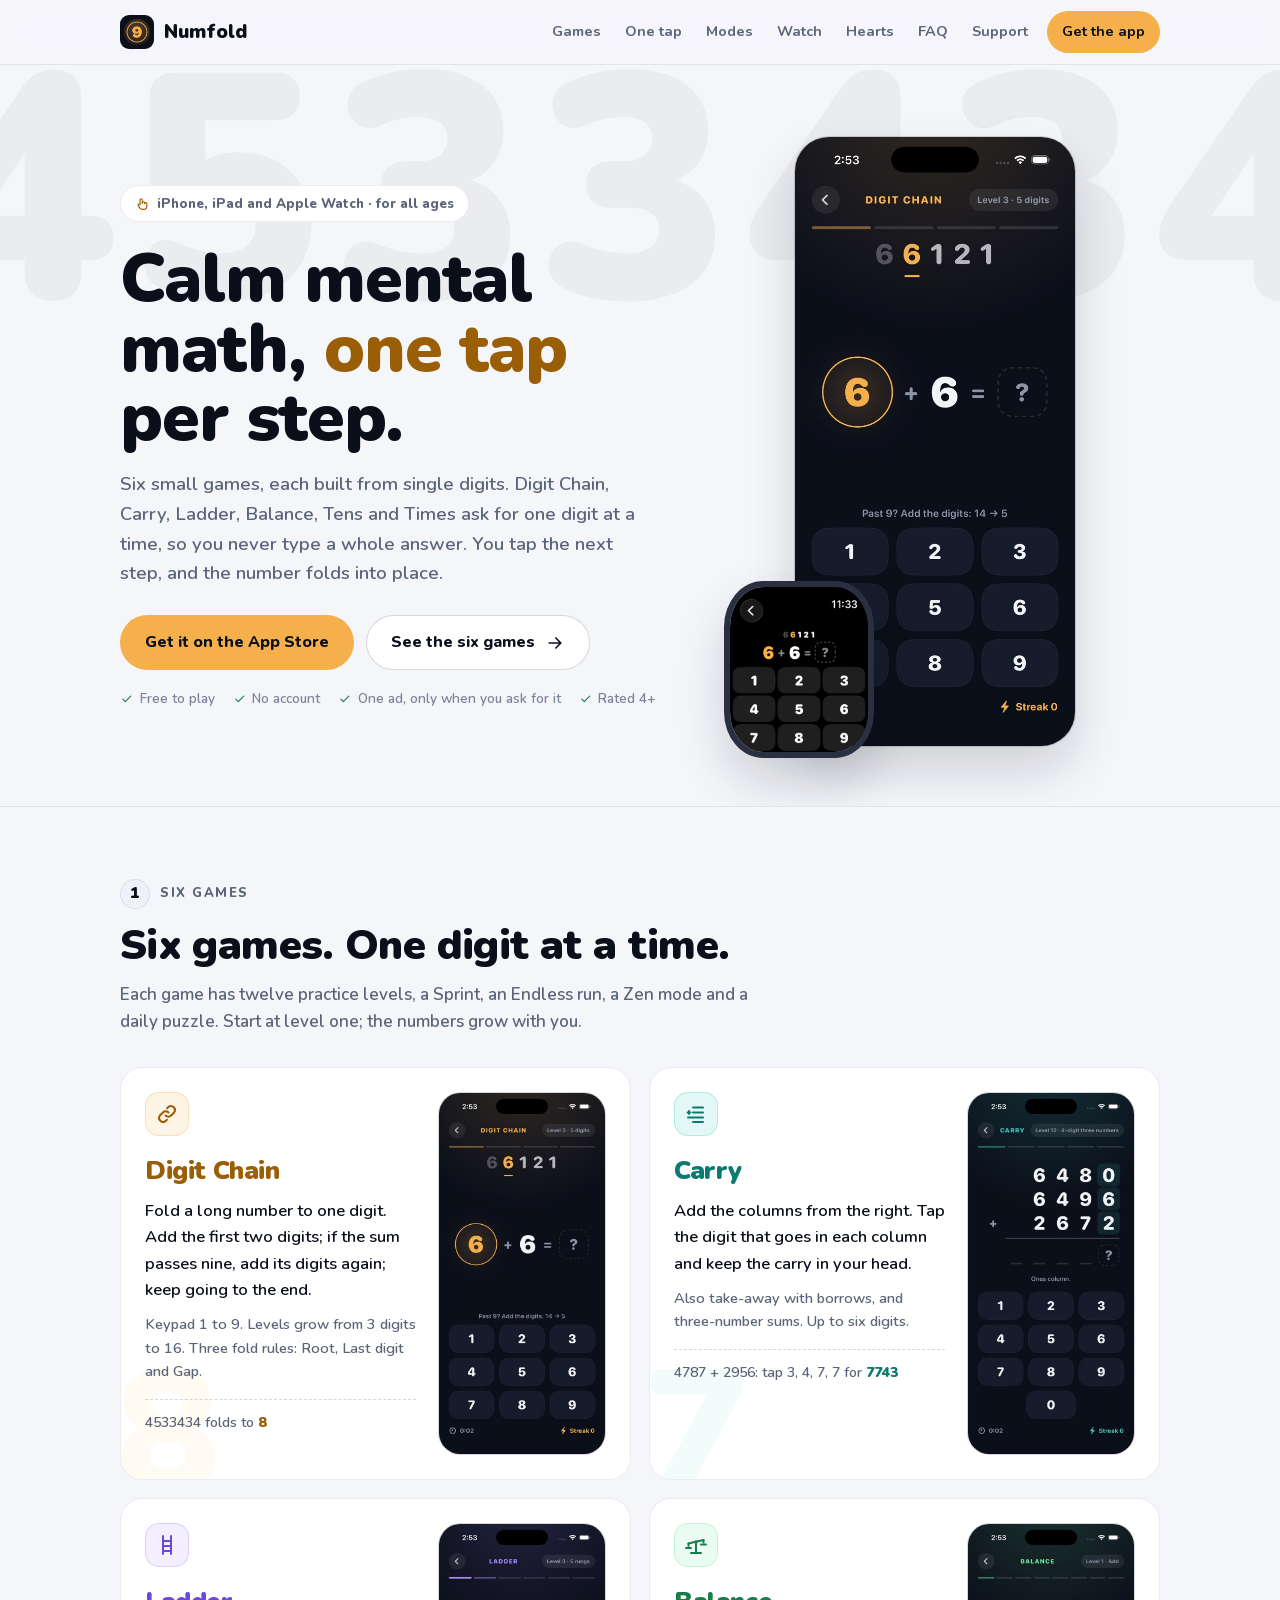
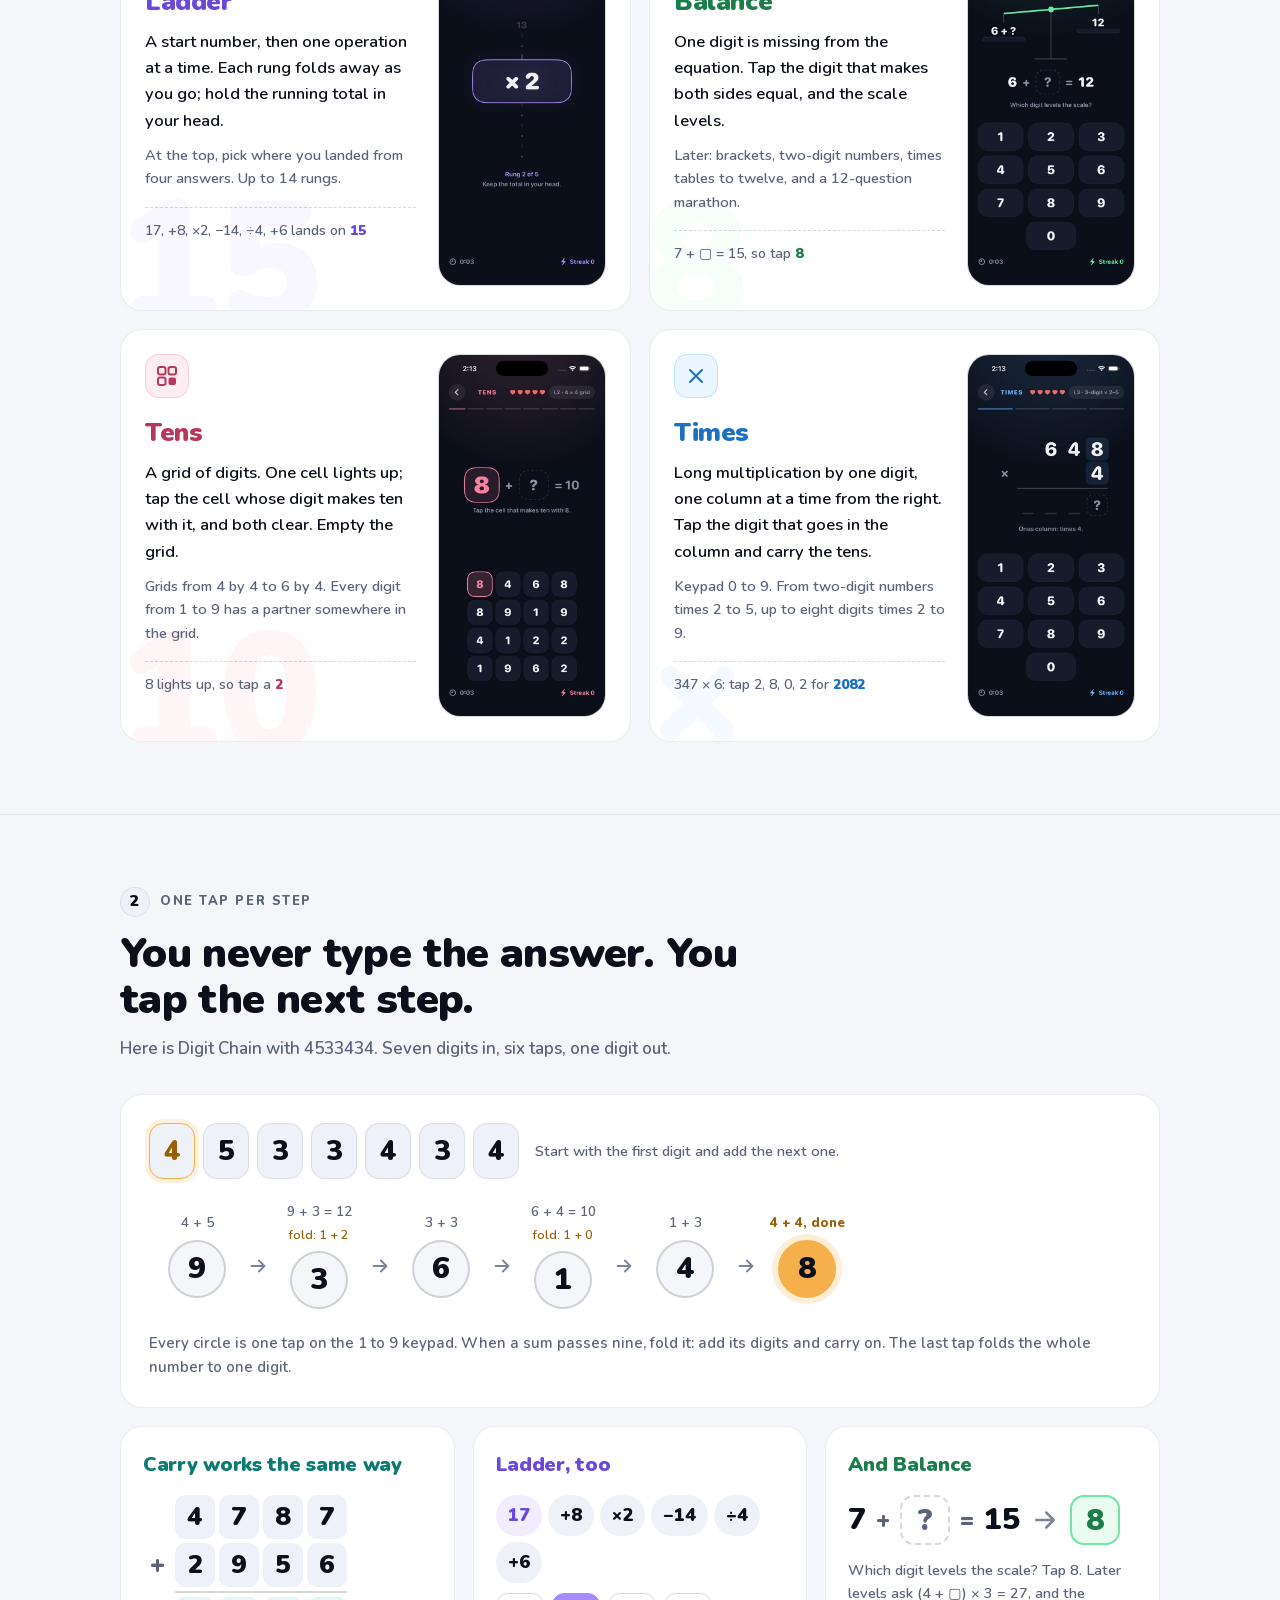
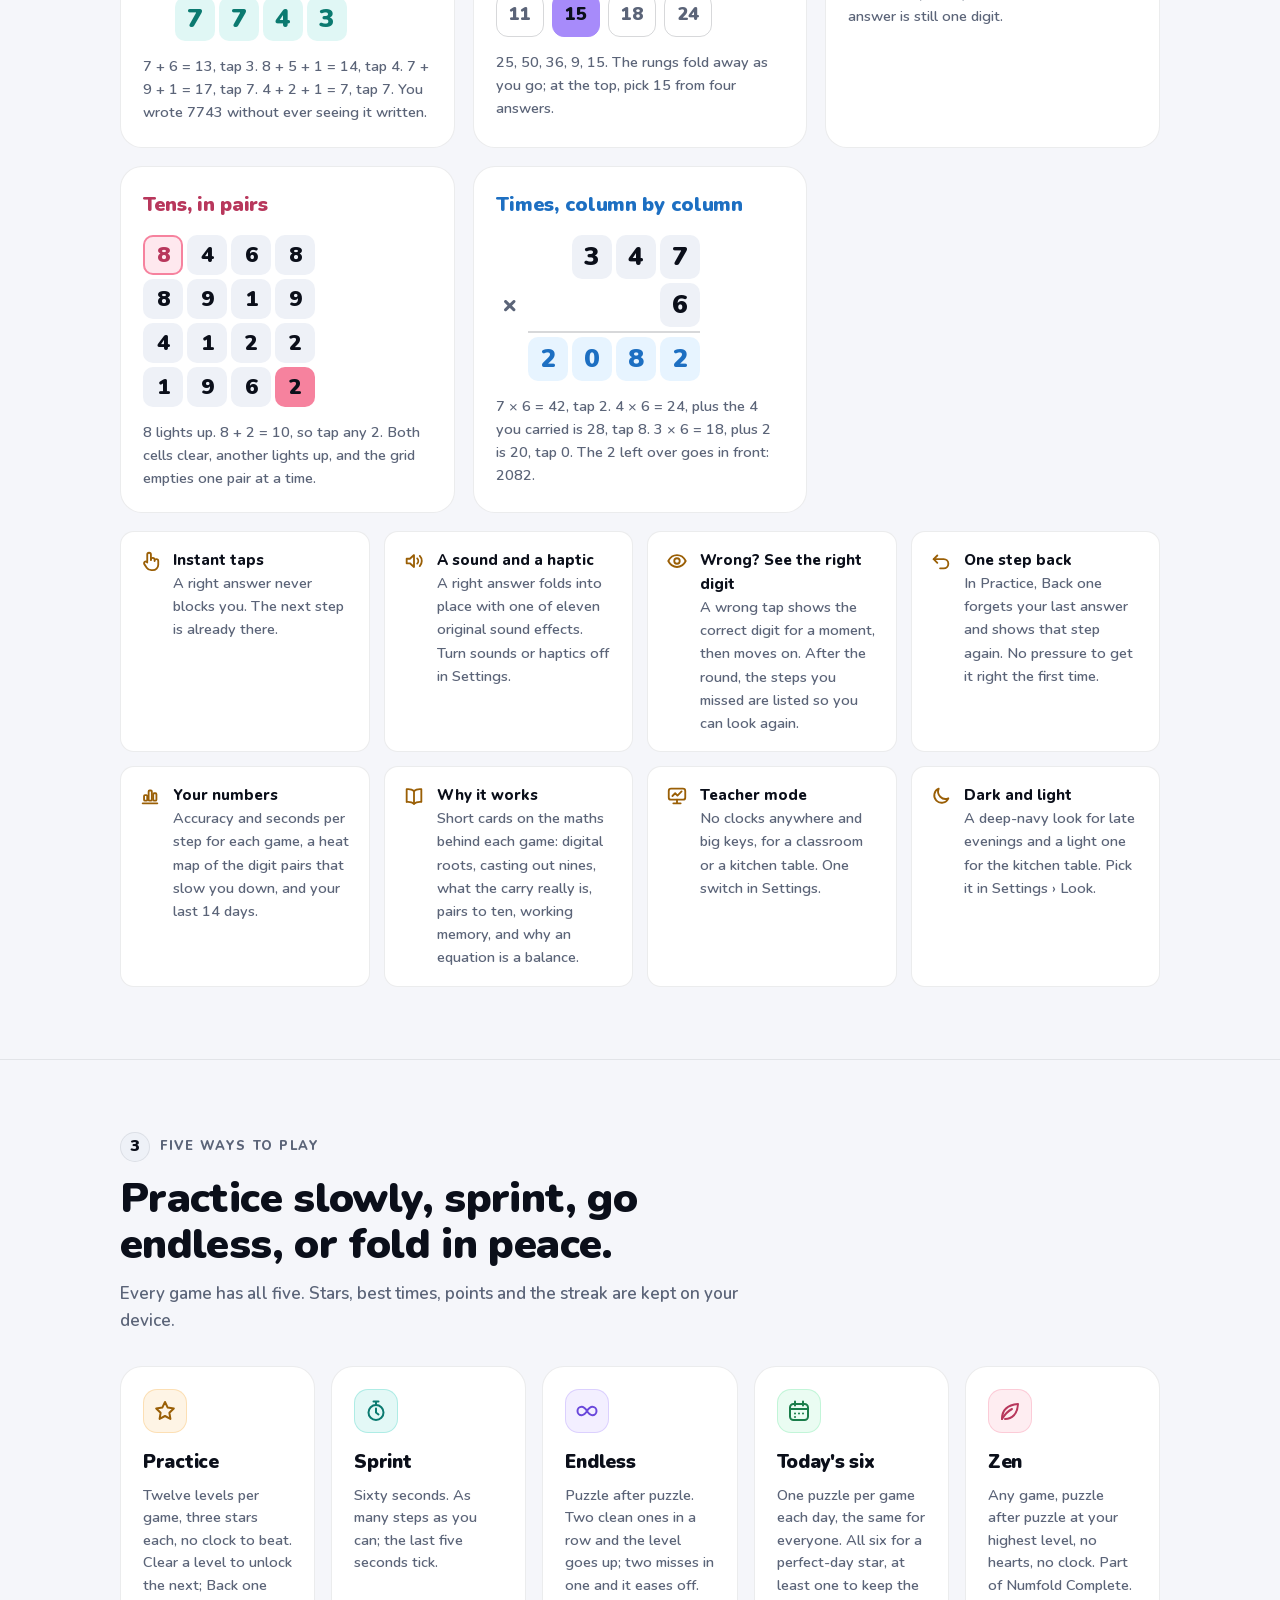
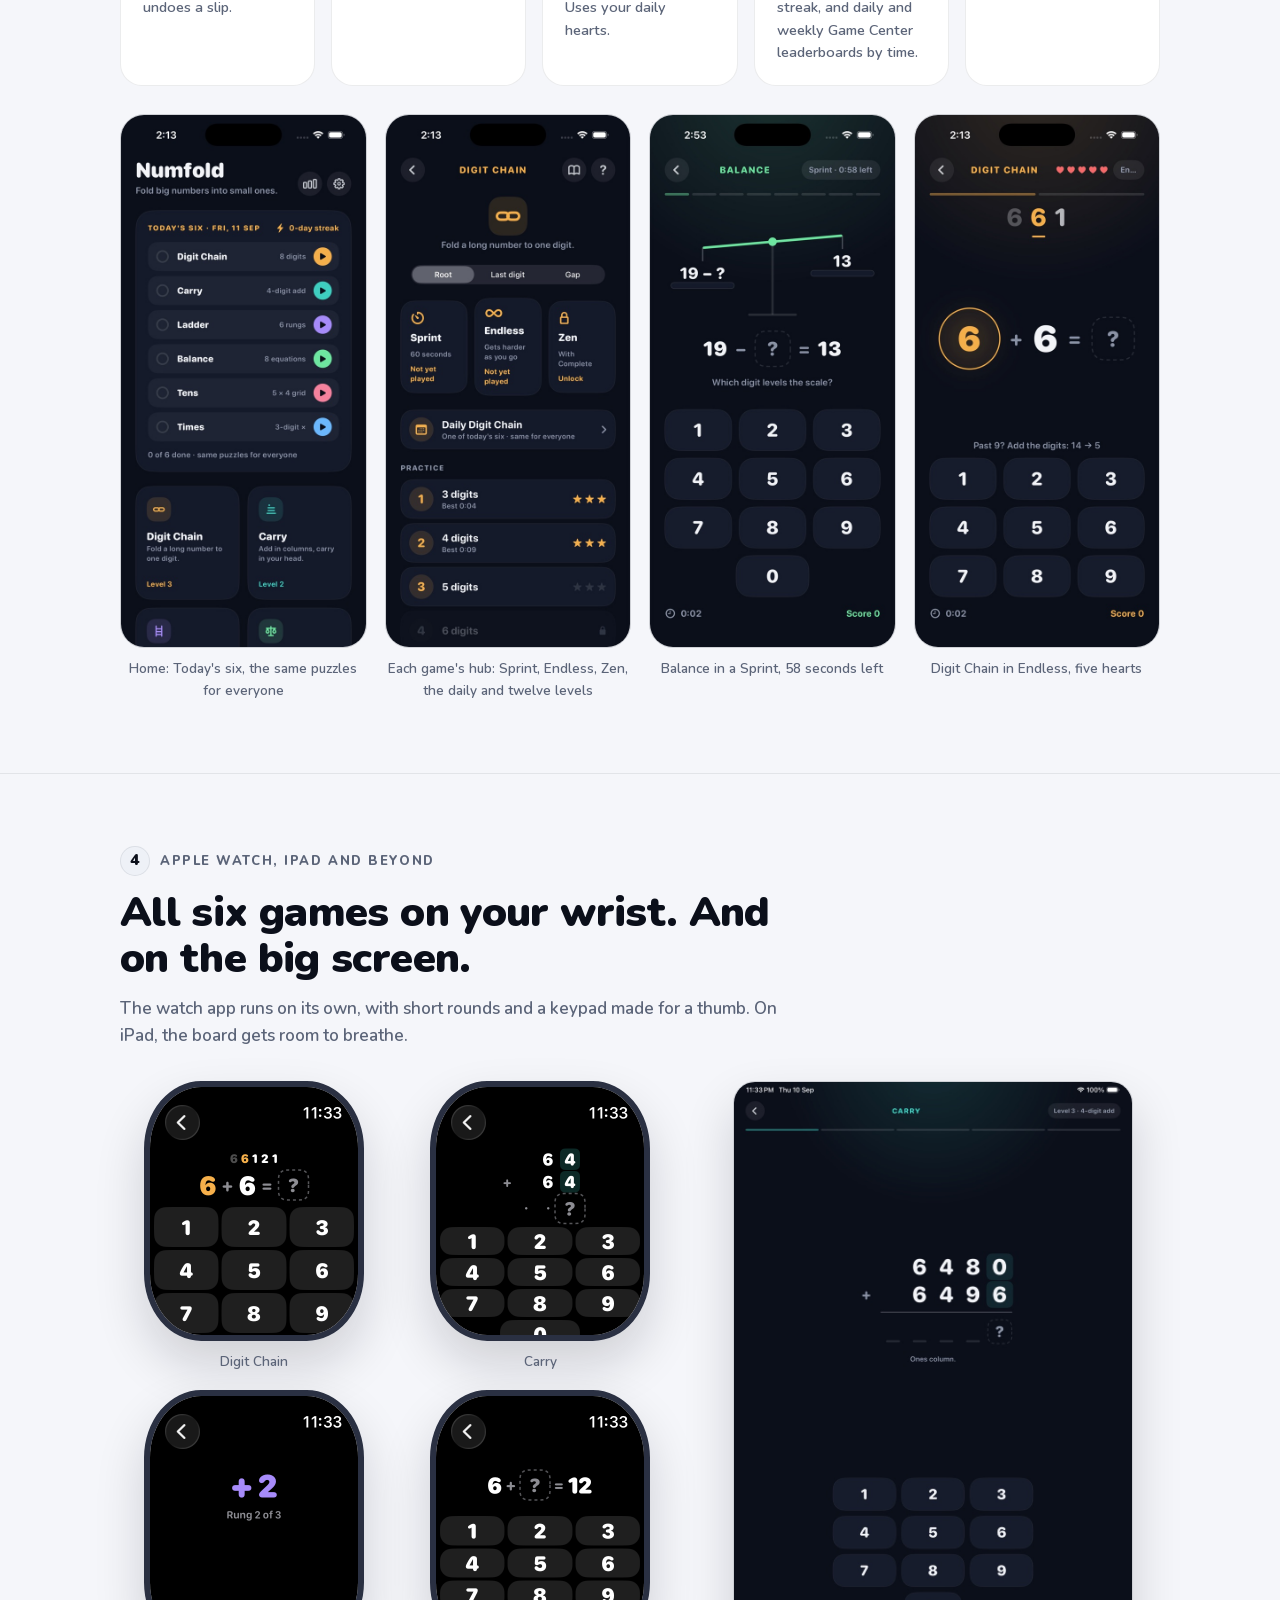
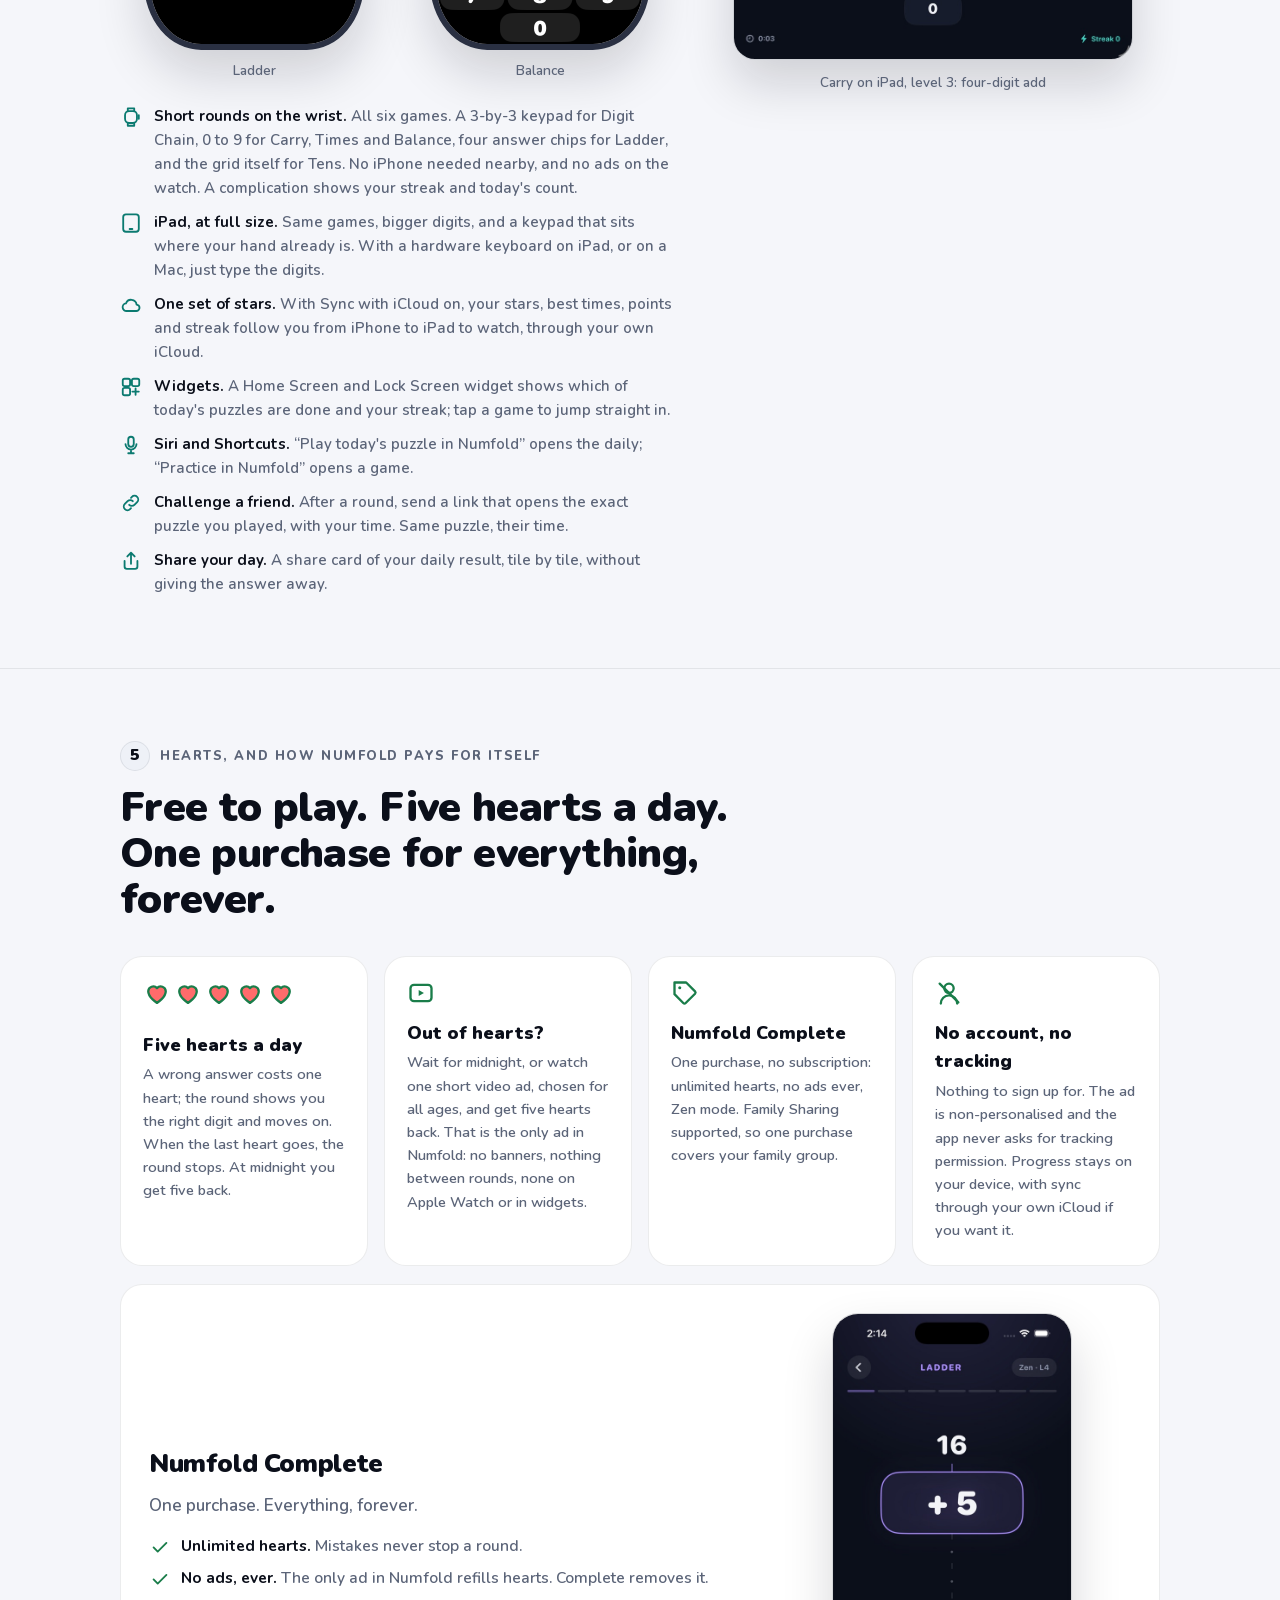
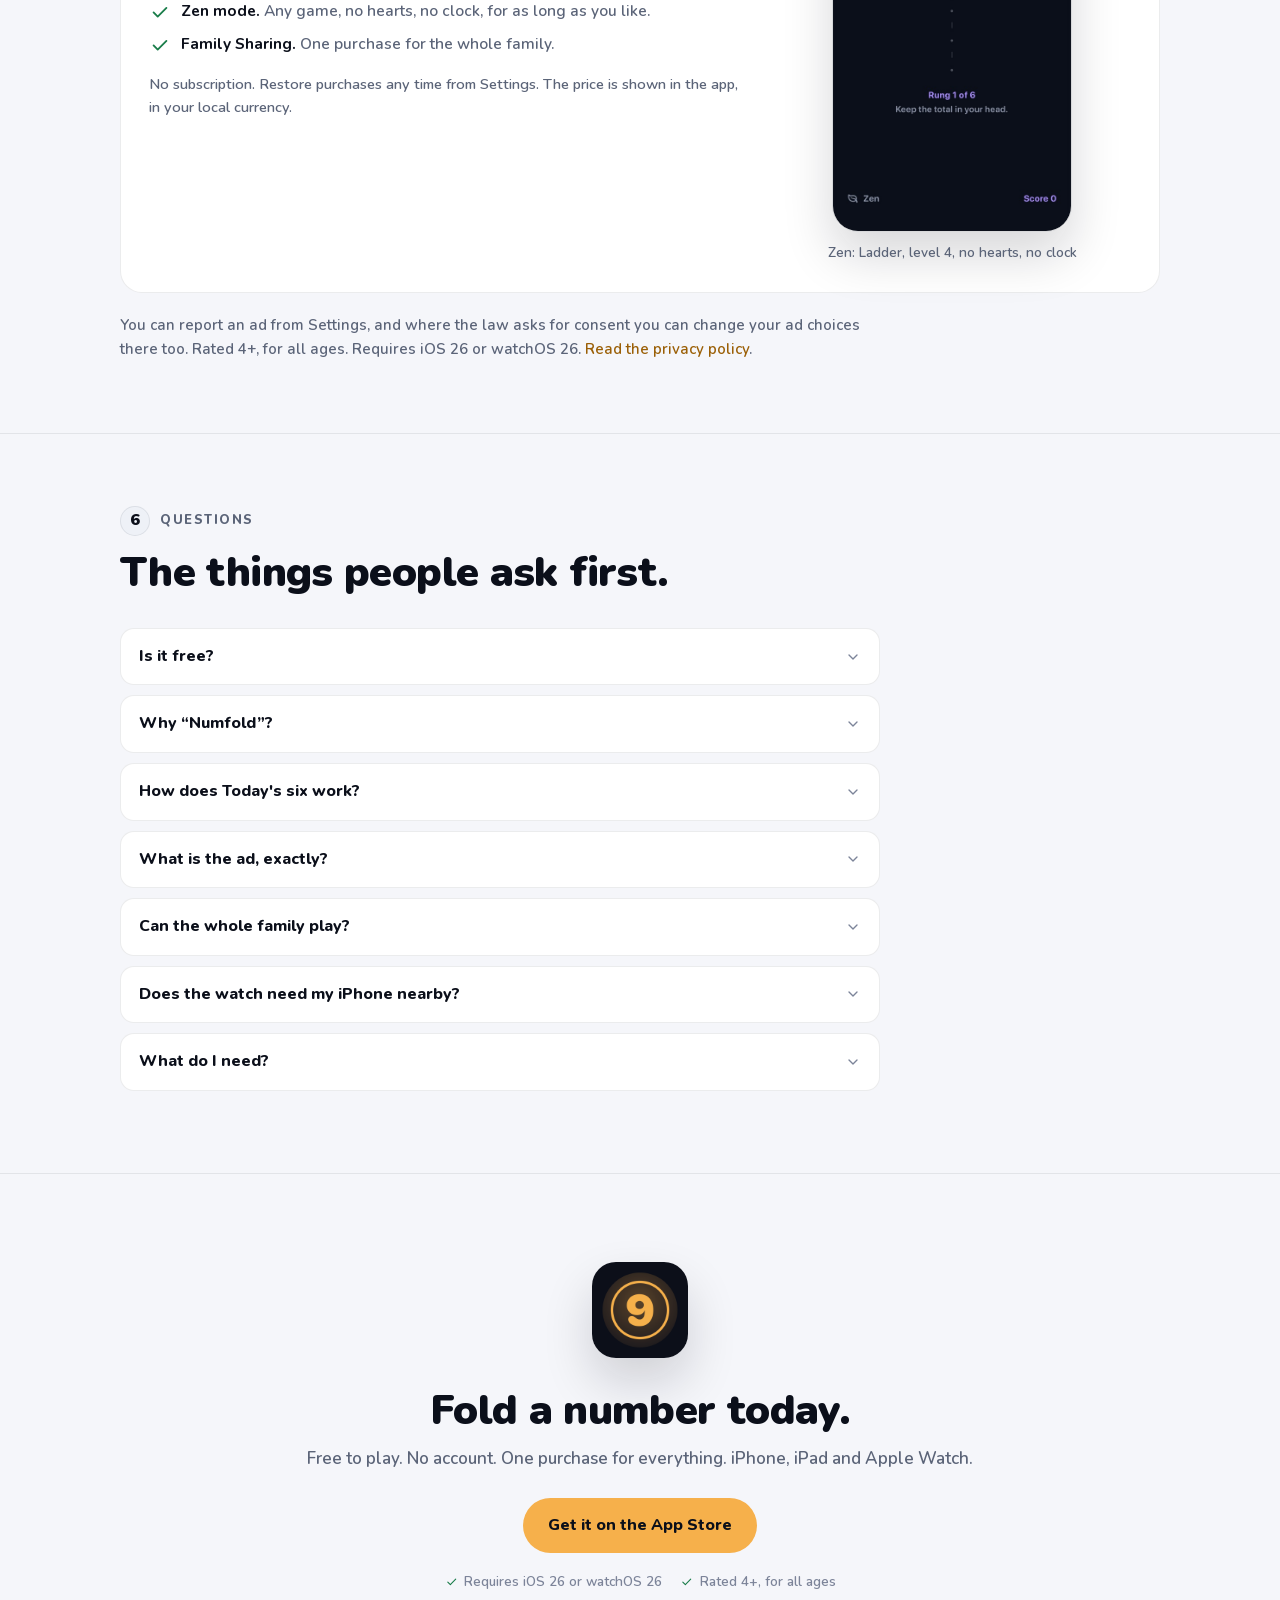
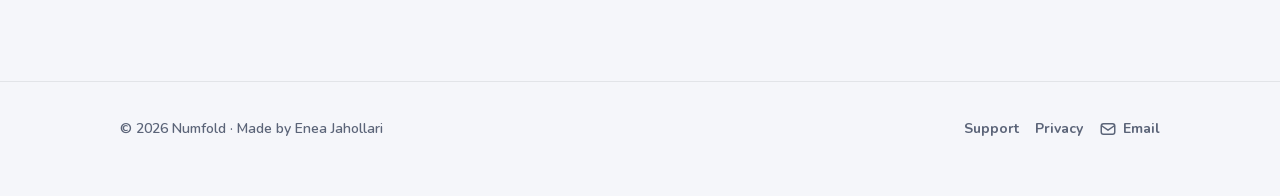
==== index.html @ 8a1df0fc "Site update 2026-09-11 14:40" ====
<!doctype html>
<html lang="en">
<head>
<meta charset="utf-8">
<meta name="viewport" content="width=device-width, initial-scale=1">
<meta name="color-scheme" content="dark light">
<title>Numfold — calm mental math, one tap per step. Six games for iPhone, iPad and Apple Watch</title>
<meta name="description" content="Six mental-math games built from single digits: Digit Chain, Carry, Ladder, Balance, Tens and Times. Practice, Sprint, Endless, Zen and Today's six. Free to play, no account; one purchase for unlimited hearts and no ads.">
<meta name="theme-color" media="(prefers-color-scheme: dark)" content="#0B0F1A">
<meta name="theme-color" media="(prefers-color-scheme: light)" content="#F5F6FA">
<meta property="og:title" content="Numfold">
<meta property="og:description" content="Calm mental math, one tap per step. Six games for iPhone, iPad and Apple Watch. Free to play, no account, one purchase for everything.">
<meta property="og:type" content="website">
<!-- og:image and og:url: add absolute URLs once the site has its final address -->
<link rel="icon" href="assets/icon.png">
<link rel="apple-touch-icon" href="assets/apple-touch-icon.png">
<link rel="preload" href="assets/fonts/nunito-latin-wght.woff2" as="font" type="font/woff2" crossorigin>
<link rel="stylesheet" href="assets/site.css">
</head>
<body>
<svg xmlns="http://www.w3.org/2000/svg" style="display:none" aria-hidden="true">
  <symbol id="i-chain" viewBox="0 0 24 24"><path d="M10.5 13.5a4 4 0 0 0 5.6 0l3-3a4 4 0 0 0-5.6-5.6l-1.4 1.4"/><path d="M13.5 10.5a4 4 0 0 0-5.6 0l-3 3a4 4 0 0 0 5.6 5.6l1.4-1.4"/></symbol>
  <symbol id="i-columns" viewBox="0 0 24 24"><path d="M9 5.5h10M9 10.5h10M4 15.5h15M9 20h10"/><path d="M5 9v3M3.5 10.5h3"/></symbol>
  <symbol id="i-ladder" viewBox="0 0 24 24"><path d="M8 3v18M16 3v18M8 8h8M8 13h8M8 18h8"/></symbol>
  <symbol id="i-scale" viewBox="0 0 24 24"><path d="M4.5 10.5L19.5 7"/><path d="M12 8.8V20M7 20h10"/><path d="M4.5 10.5v2.5M19.5 7v2.5"/><path d="M2 15h5M17 11.5h5"/><circle cx="12" cy="8.8" r="1.4" fill="currentColor" stroke="none"/></symbol>
  <symbol id="i-grid" viewBox="0 0 24 24"><rect x="3" y="3" width="7.5" height="7.5" rx="2"/><rect x="13.5" y="3" width="7.5" height="7.5" rx="2"/><rect x="3" y="13.5" width="7.5" height="7.5" rx="2"/><rect x="13.5" y="13.5" width="7.5" height="7.5" rx="2" fill="currentColor" stroke="none"/></symbol>
  <symbol id="i-times" viewBox="0 0 24 24"><path d="M6 6l12 12M18 6L6 18"/></symbol>
  <symbol id="i-star" viewBox="0 0 24 24"><path d="M12 3l2.7 5.6 6.1.9-4.4 4.3 1 6.1L12 17l-5.4 2.9 1-6.1L3.2 9.5l6.1-.9L12 3z"/></symbol>
  <symbol id="i-timer" viewBox="0 0 24 24"><circle cx="12" cy="13.5" r="7.5"/><path d="M12 9.5v4l2.5 2M9.5 2.5h5M12 2.5V6"/></symbol>
  <symbol id="i-infinity" viewBox="0 0 24 24"><path d="M12 12c-1.8-2.7-3.3-4.2-5.3-4.2a4.2 4.2 0 0 0 0 8.4c2 0 3.5-1.5 5.3-4.2s3.3-4.2 5.3-4.2a4.2 4.2 0 0 1 0 8.4c-2 0-3.5-1.5-5.3-4.2z"/></symbol>
  <symbol id="i-calendar" viewBox="0 0 24 24"><rect x="3" y="5" width="18" height="16" rx="3.5"/><path d="M3 10h18M8 2.5v4M16 2.5v4"/><path d="M8 14.5h.01M12 14.5h.01M16 14.5h.01M8 18h.01"/></symbol>
  <symbol id="i-leaf" viewBox="0 0 24 24"><path d="M4 20c0-8 5-14 16-15-.5 10-6 15-13 15"/><path d="M4 20c3-5 6-8 10-10"/></symbol>
  <symbol id="i-watch" viewBox="0 0 24 24"><rect x="5.5" y="5.5" width="13" height="13" rx="4.5"/><path d="M8.5 5.5V2.5h7v3M8.5 18.5v3h7v-3M20.5 10v4"/></symbol>
  <symbol id="i-ipad" viewBox="0 0 24 24"><rect x="3.5" y="2.5" width="17" height="19" rx="3"/><path d="M10.5 18.5h3"/></symbol>
  <symbol id="i-tap" viewBox="0 0 24 24"><path d="M9 12.5V5a2 2 0 0 1 4 0v6"/><path d="M13 10.5a2 2 0 0 1 4 0v1.5a2 2 0 0 1 4 0V16a6 6 0 0 1-6 6h-1.6a6 6 0 0 1-5-2.7l-2.6-3.9a1.8 1.8 0 0 1 3-2l.2.3"/></symbol>
  <symbol id="i-sound" viewBox="0 0 24 24"><path d="M4 9.5v5h3.5l4.5 4v-13l-4.5 4H4z"/><path d="M15.5 9.2a4 4 0 0 1 0 5.6M18.3 6.5a8 8 0 0 1 0 11"/></symbol>
  <symbol id="i-eye" viewBox="0 0 24 24"><path d="M2.5 12c2-4 5.5-6.5 9.5-6.5s7.5 2.5 9.5 6.5c-2 4-5.5 6.5-9.5 6.5S4.5 16 2.5 12z"/><circle cx="12" cy="12" r="3"/></symbol>
  <symbol id="i-moon" viewBox="0 0 24 24"><path d="M20 14.5A8 8 0 0 1 9.5 4a8 8 0 1 0 10.5 10.5z"/></symbol>
  <symbol id="i-undo" viewBox="0 0 24 24"><path d="M4 10h11a5 5 0 0 1 0 10h-4"/><path d="M8 6l-4 4 4 4"/></symbol>
  <symbol id="i-chart" viewBox="0 0 24 24"><path d="M4 20h16"/><rect x="5.5" y="11" width="3.5" height="6" rx="1"/><rect x="10.5" y="6" width="3.5" height="11" rx="1"/><rect x="15.5" y="9" width="3.5" height="8" rx="1"/></symbol>
  <symbol id="i-book" viewBox="0 0 24 24"><path d="M12 6.5c-2-1.8-4.8-2.3-8-2v14c3.2-.3 6 .2 8 2 2-1.8 4.8-2.3 8-2v-14c-3.2-.3-6 .2-8 2z"/><path d="M12 6.5v14"/></symbol>
  <symbol id="i-teacher" viewBox="0 0 24 24"><rect x="3" y="4" width="18" height="12" rx="2.5"/><path d="M8 20h8M12 16v4"/><path d="M7 12l3-3 2.5 2.5L17 7"/></symbol>
  <symbol id="i-tag" viewBox="0 0 24 24"><path d="M20.6 12.6l-8 8a1.5 1.5 0 0 1-2.1 0L3 13V3h10l7.6 7.6a1.5 1.5 0 0 1 0 2z"/><circle cx="7.5" cy="7.5" r="1.3" fill="currentColor" stroke="none"/></symbol>
  <symbol id="i-heart" viewBox="0 0 24 24"><path d="M12 20.5s-7.5-4.6-7.5-10A4.3 4.3 0 0 1 12 7.8a4.3 4.3 0 0 1 7.5 2.7c0 5.4-7.5 10-7.5 10z"/></symbol>
  <symbol id="i-play" viewBox="0 0 24 24"><rect x="3" y="5" width="18" height="14" rx="3"/><path d="M10 9.5v5l4.5-2.5L10 9.5z" fill="currentColor" stroke="none"/></symbol>
  <symbol id="i-nouser" viewBox="0 0 24 24"><circle cx="12" cy="8" r="4"/><path d="M5 21a7 7 0 0 1 14 0"/><path d="M4 4l16 16"/></symbol>
  <symbol id="i-device" viewBox="0 0 24 24"><rect x="6" y="2.5" width="12" height="19" rx="3"/><rect x="9" y="10" width="6" height="5" rx="1.3"/><path d="M10.5 10V8.5a1.5 1.5 0 0 1 3 0V10"/></symbol>
  <symbol id="i-cloud" viewBox="0 0 24 24"><path d="M7.5 18.5h10a3.5 3.5 0 0 0 .6-7A6 6 0 0 0 6.5 10.3a4.1 4.1 0 0 0 1 8.2z"/></symbol>
  <symbol id="i-widget" viewBox="0 0 24 24"><rect x="3" y="3" width="8" height="8" rx="2"/><rect x="13" y="3" width="8" height="8" rx="2"/><rect x="3" y="13" width="8" height="8" rx="2"/><path d="M17 13.5v7M13.5 17h7"/></symbol>
  <symbol id="i-mic" viewBox="0 0 24 24"><rect x="9" y="3" width="6" height="11" rx="3"/><path d="M6 11a6 6 0 0 0 12 0M12 17v4M9 21h6"/></symbol>
  <symbol id="i-link" viewBox="0 0 24 24"><path d="M10 14a4 4 0 0 0 5.7 0l3-3a4 4 0 0 0-5.7-5.7l-1 1"/><path d="M14 10a4 4 0 0 0-5.7 0l-3 3a4 4 0 0 0 5.7 5.7l1-1"/></symbol>
  <symbol id="i-share" viewBox="0 0 24 24"><path d="M12 3v12M8 7l4-4 4 4"/><path d="M5 12v6a2.5 2.5 0 0 0 2.5 2.5h9A2.5 2.5 0 0 0 19 18v-6"/></symbol>
  <symbol id="i-trophy" viewBox="0 0 24 24"><path d="M7 4h10v5a5 5 0 0 1-10 0V4z"/><path d="M7 6H4v2a3 3 0 0 0 3 3M17 6h3v2a3 3 0 0 1-3 3"/><path d="M12 14v4M8.5 21h7M9.5 18h5"/></symbol>
  <symbol id="i-keyboard" viewBox="0 0 24 24"><rect x="2.5" y="6" width="19" height="12" rx="2.5"/><path d="M6.5 10h.01M10 10h.01M13.5 10h.01M17 10h.01M6.5 14h.01M17 14h.01M9.5 14h5"/></symbol>
  <symbol id="i-check" viewBox="0 0 24 24"><path d="M5 12.5l4.5 4.5L19 7.5"/></symbol>
  <symbol id="i-chevron" viewBox="0 0 24 24"><path d="M6 9l6 6 6-6"/></symbol>
  <symbol id="i-arrow" viewBox="0 0 24 24"><path d="M5 12h14M13 6l6 6-6 6"/></symbol>
  <symbol id="i-mail" viewBox="0 0 24 24"><rect x="3" y="5" width="18" height="14" rx="3"/><path d="M4 8l8 5.5L20 8"/></symbol>
</svg>

<header class="top"><div class="wrap">
  <img src="assets/icon.png" alt="" width="34" height="34"><span class="brand">Numfold</span>
  <nav>
    <a class="in-page" href="#games">Games</a>
    <a class="in-page" href="#one-tap">One tap</a>
    <a class="in-page" href="#modes">Modes</a>
    <a class="in-page" href="#watch">Watch</a>
    <a class="in-page" href="#hearts">Hearts</a>
    <a class="in-page" href="#faq">FAQ</a>
    <a class="support" href="support/">Support</a>
    <a class="cta" href="#" title="App Store link to be added">Get the app</a>
  </nav>
</div></header>

<main>
<div class="hero">
  <div class="digits" aria-hidden="true">4533434</div>
  <div class="wrap">
    <div>
      <span class="eyebrow"><svg class="icon"><use href="#i-tap"/></svg> iPhone, iPad and Apple Watch · for all ages</span>
      <h1>Calm mental math, <em>one tap</em> per step.</h1>
      <p class="lead">Six small games, each built from single digits. Digit Chain, Carry, Ladder, Balance, Tens and Times ask for one digit at a time, so you never type a whole answer. You tap the next step, and the number folds into place.</p>
      <div class="cta-row">
        <a class="btn primary" href="#" title="App Store link to be added">Get it on the App Store</a>
        <a class="btn" href="#games">See the six games <svg class="icon"><use href="#i-arrow"/></svg></a>
      </div>
      <ul class="fine">
        <li><svg class="icon"><use href="#i-check"/></svg> Free to play</li>
        <li><svg class="icon"><use href="#i-check"/></svg> No account</li>
        <li><svg class="icon"><use href="#i-check"/></svg> One ad, only when you ask for it</li>
        <li><svg class="icon"><use href="#i-check"/></svg> Rated 4+</li>
      </ul>
    </div>
    <div class="shots">
      <img class="phone" src="assets/iphone-03-digit-chain.jpg" width="552" height="1200" alt="Numfold on iPhone: Digit Chain, level 3, the digits 6 6 1 2 1 across the top and the step 6 + 6 = ? above a keypad from 1 to 9">
      <img class="watch" src="assets/watch-02-digit-chain.png" width="416" height="496" alt="The same Digit Chain step on Apple Watch, with a 1 to 9 keypad">
    </div>
  </div>
</div>

<section id="games"><div class="wrap">
  <div class="head">
    <span class="kicker"><span class="n">1</span> Six games</span>
    <h2>Six games. One digit at a time.</h2>
    <p class="sub">Each game has twelve practice levels, a Sprint, an Endless run, a Zen mode and a daily puzzle. Start at level one; the numbers grow with you.</p>
  </div>
  <div class="games">
    <article class="game amber">
      <span class="mark" aria-hidden="true">8</span>
      <div class="text">
        <div class="tile"><svg class="icon"><use href="#i-chain"/></svg></div>
        <h3>Digit Chain</h3>
        <p class="rule">Fold a long number to one digit. Add the first two digits; if the sum passes nine, add its digits again; keep going to the end.</p>
        <p class="levels">Keypad 1 to 9. Levels grow from 3 digits to 16. Three fold rules: Root, Last digit and Gap.</p>
        <p class="ex">4533434 folds to <b>8</b></p>
      </div>
      <img src="assets/iphone-03-digit-chain.jpg" width="552" height="1200" loading="lazy" alt="Digit Chain on iPhone: the digits 6 6 1 2 1, the current digit highlighted in amber, and 6 + 6 = ? waiting for a tap">
    </article>
    <article class="game teal">
      <span class="mark" aria-hidden="true">7</span>
      <div class="text">
        <div class="tile"><svg class="icon"><use href="#i-columns"/></svg></div>
        <h3>Carry</h3>
        <p class="rule">Add the columns from the right. Tap the digit that goes in each column and keep the carry in your head.</p>
        <p class="levels">Also take-away with borrows, and three-number sums. Up to six digits.</p>
        <p class="ex">4787 + 2956: tap 3, 4, 7, 7 for <b>7743</b></p>
      </div>
      <img src="assets/iphone-09-carry-level-12.jpg" width="552" height="1200" loading="lazy" alt="Carry on iPhone, level 12: three four-digit numbers stacked for adding, the ones column highlighted, and a keypad from 0 to 9">
    </article>
    <article class="game violet">
      <span class="mark" aria-hidden="true">15</span>
      <div class="text">
        <div class="tile"><svg class="icon"><use href="#i-ladder"/></svg></div>
        <h3>Ladder</h3>
        <p class="rule">A start number, then one operation at a time. Each rung folds away as you go; hold the running total in your head.</p>
        <p class="levels">At the top, pick where you landed from four answers. Up to 14 rungs.</p>
        <p class="ex">17, +8, ×2, −14, ÷4, +6 lands on <b>15</b></p>
      </div>
      <img src="assets/iphone-05-ladder.jpg" width="552" height="1200" loading="lazy" alt="Ladder on iPhone, level 3: the start number 13 fading above a large ×2 rung, with the text Rung 2 of 5, keep the total in your head">
    </article>
    <article class="game mint">
      <span class="mark" aria-hidden="true">8</span>
      <div class="text">
        <div class="tile"><svg class="icon"><use href="#i-scale"/></svg></div>
        <h3>Balance</h3>
        <p class="rule">One digit is missing from the equation. Tap the digit that makes both sides equal, and the scale levels.</p>
        <p class="levels">Later: brackets, two-digit numbers, times tables to twelve, and a 12-question marathon.</p>
        <p class="ex">7 + ▢ = 15, so tap <b>8</b></p>
      </div>
      <img src="assets/iphone-06-balance.jpg" width="552" height="1200" loading="lazy" alt="Balance on iPhone, level 1: a tilted scale with 6 + ? on one side and 12 on the other, the question Which digit levels the scale?, and a keypad">
    </article>
    <article class="game rose">
      <span class="mark" aria-hidden="true">10</span>
      <div class="text">
        <div class="tile"><svg class="icon"><use href="#i-grid"/></svg></div>
        <h3>Tens</h3>
        <p class="rule">A grid of digits. One cell lights up; tap the cell whose digit makes ten with it, and both clear. Empty the grid.</p>
        <p class="levels">Grids from 4 by 4 to 6 by 4. Every digit from 1 to 9 has a partner somewhere in the grid.</p>
        <p class="ex">8 lights up, so tap a <b>2</b></p>
      </div>
      <img src="assets/iphone-10-tens.jpg" width="552" height="1200" loading="lazy" alt="Tens on iPhone, level 2: a 4 by 4 grid of digits with an 8 lit up in rose, the prompt 8 + ? = 10 and the text Tap the cell that makes ten with 8">
    </article>
    <article class="game sky">
      <span class="mark" aria-hidden="true">×</span>
      <div class="text">
        <div class="tile"><svg class="icon"><use href="#i-times"/></svg></div>
        <h3>Times</h3>
        <p class="rule">Long multiplication by one digit, one column at a time from the right. Tap the digit that goes in the column and carry the tens.</p>
        <p class="levels">Keypad 0 to 9. From two-digit numbers times 2 to 5, up to eight digits times 2 to 9.</p>
        <p class="ex">347 × 6: tap 2, 8, 0, 2 for <b>2082</b></p>
      </div>
      <img src="assets/iphone-11-times.jpg" width="552" height="1200" loading="lazy" alt="Times on iPhone, level 3: 648 times 4 set out in columns, the ones column highlighted, the text Ones column: times 4, and a keypad from 0 to 9">
    </article>
  </div>
</div></section>

<section id="one-tap"><div class="wrap">
  <div class="head">
    <span class="kicker"><span class="n">2</span> One tap per step</span>
    <h2>You never type the answer. You tap the next step.</h2>
    <p class="sub">Here is Digit Chain with 4533434. Seven digits in, six taps, one digit out.</p>
  </div>
  <div class="panel">
    <div class="source" aria-label="The number 4533434">
      <span class="d first">4</span><span class="d">5</span><span class="d">3</span><span class="d">3</span><span class="d">4</span><span class="d">3</span><span class="d">4</span>
      <span class="label">Start with the first digit and add the next one.</span>
    </div>
    <ol class="chain">
      <li><div class="step"><span class="sum">4 + 5</span><span class="res">9</span></div><svg class="icon arrow"><use href="#i-arrow"/></svg></li>
      <li><div class="step"><span class="sum">9 + 3 = 12</span><span class="fold">fold: 1 + 2</span><span class="res">3</span></div><svg class="icon arrow"><use href="#i-arrow"/></svg></li>
      <li><div class="step"><span class="sum">3 + 3</span><span class="res">6</span></div><svg class="icon arrow"><use href="#i-arrow"/></svg></li>
      <li><div class="step"><span class="sum">6 + 4 = 10</span><span class="fold">fold: 1 + 0</span><span class="res">1</span></div><svg class="icon arrow"><use href="#i-arrow"/></svg></li>
      <li><div class="step"><span class="sum">1 + 3</span><span class="res">4</span></div><svg class="icon arrow"><use href="#i-arrow"/></svg></li>
      <li class="final"><div class="step"><span class="sum">4 + 4, done</span><span class="res">8</span></div></li>
    </ol>
    <p class="sub" style="margin-top:22px;font-size:15px">Every circle is one tap on the 1 to 9 keypad. When a sum passes nine, fold it: add its digits and carry on. The last tap folds the whole number to one digit.</p>
  </div>

  <div class="same">
    <div class="panel">
      <h3 class="teal">Carry works the same way</h3>
      <div class="demo" aria-label="4787 plus 2956 equals 7743">
        <div class="colsum">
          <span class="op"></span><span class="n">4</span><span class="n">7</span><span class="n">8</span><span class="n">7</span>
          <span class="op">+</span><span class="n">2</span><span class="n">9</span><span class="n">5</span><span class="n">6</span>
          <span class="rule"></span>
          <span class="op"></span><span class="r">7</span><span class="r">7</span><span class="r">4</span><span class="r">3</span>
        </div>
      </div>
      <p>7 + 6 = 13, tap 3. 8 + 5 + 1 = 14, tap 4. 7 + 9 + 1 = 17, tap 7. 4 + 2 + 1 = 7, tap 7. You wrote 7743 without ever seeing it written.</p>
    </div>
    <div class="panel">
      <h3 class="violet">Ladder, too</h3>
      <div class="demo">
        <div class="rungs" aria-label="17, plus 8, times 2, minus 14, divided by 4, plus 6"><span class="start">17</span><span>+8</span><span>×2</span><span>−14</span><span>÷4</span><span>+6</span></div>
        <div class="picks" aria-label="Four answers to pick from: 11, 15, 18, 24. The right one is 15."><span>11</span><span class="pick">15</span><span>18</span><span>24</span></div>
      </div>
      <p>25, 50, 36, 9, 15. The rungs fold away as you go; at the top, pick 15 from four answers.</p>
    </div>
    <div class="panel">
      <h3 class="mint">And Balance</h3>
      <div class="demo">
        <div class="eq" aria-label="7 plus a missing digit equals 15; the missing digit is 8"><span>7</span><span class="op">+</span><span class="box">?</span><span class="op">=</span><span>15</span><svg class="icon" style="color:var(--dim)"><use href="#i-arrow"/></svg><span class="box ok">8</span></div>
      </div>
      <p>Which digit levels the scale? Tap 8. Later levels ask (4 + ▢) × 3 = 27, and the answer is still one digit.</p>
    </div>
    <div class="panel">
      <h3 class="rose">Tens, in pairs</h3>
      <div class="demo">
        <div class="tgrid" aria-label="A 4 by 4 grid of digits. The 8 in the top left is lit; the 2 in the bottom right makes ten with it.">
          <span class="lit">8</span><span>4</span><span>6</span><span>8</span>
          <span>8</span><span>9</span><span>1</span><span>9</span>
          <span>4</span><span>1</span><span>2</span><span>2</span>
          <span>1</span><span>9</span><span>6</span><span class="pair">2</span>
        </div>
      </div>
      <p>8 lights up. 8 + 2 = 10, so tap any 2. Both cells clear, another lights up, and the grid empties one pair at a time.</p>
    </div>
    <div class="panel">
      <h3 class="sky">Times, column by column</h3>
      <div class="demo" aria-label="347 times 6 equals 2082">
        <div class="colsum times">
          <span class="op"></span><span class="n blank"></span><span class="n">3</span><span class="n">4</span><span class="n">7</span>
          <span class="op">×</span><span class="n blank"></span><span class="n blank"></span><span class="n blank"></span><span class="n">6</span>
          <span class="rule"></span>
          <span class="op"></span><span class="r">2</span><span class="r">0</span><span class="r">8</span><span class="r">2</span>
        </div>
      </div>
      <p>7 × 6 = 42, tap 2. 4 × 6 = 24, plus the 4 you carried is 28, tap 8. 3 × 6 = 18, plus 2 is 20, tap 0. The 2 left over goes in front: 2082.</p>
    </div>
  </div>

  <div class="feel">
    <div><svg class="icon"><use href="#i-tap"/></svg><span><b>Instant taps</b>A right answer never blocks you. The next step is already there.</span></div>
    <div><svg class="icon"><use href="#i-sound"/></svg><span><b>A sound and a haptic</b>A right answer folds into place with one of eleven original sound effects. Turn sounds or haptics off in Settings.</span></div>
    <div><svg class="icon"><use href="#i-eye"/></svg><span><b>Wrong? See the right digit</b>A wrong tap shows the correct digit for a moment, then moves on. After the round, the steps you missed are listed so you can look again.</span></div>
    <div><svg class="icon"><use href="#i-undo"/></svg><span><b>One step back</b>In Practice, Back one forgets your last answer and shows that step again. No pressure to get it right the first time.</span></div>
    <div><svg class="icon"><use href="#i-chart"/></svg><span><b>Your numbers</b>Accuracy and seconds per step for each game, a heat map of the digit pairs that slow you down, and your last 14 days.</span></div>
    <div><svg class="icon"><use href="#i-book"/></svg><span><b>Why it works</b>Short cards on the maths behind each game: digital roots, casting out nines, what the carry really is, pairs to ten, working memory, and why an equation is a balance.</span></div>
    <div><svg class="icon"><use href="#i-teacher"/></svg><span><b>Teacher mode</b>No clocks anywhere and big keys, for a classroom or a kitchen table. One switch in Settings.</span></div>
    <div><svg class="icon"><use href="#i-moon"/></svg><span><b>Dark and light</b>A deep-navy look for late evenings and a light one for the kitchen table. Pick it in Settings › Look.</span></div>
  </div>
</div></section>

<section id="modes"><div class="wrap">
  <div class="head">
    <span class="kicker"><span class="n">3</span> Five ways to play</span>
    <h2>Practice slowly, sprint, go endless, or fold in peace.</h2>
    <p class="sub">Every game has all five. Stars, best times, points and the streak are kept on your device.</p>
  </div>
  <div class="cards">
    <div class="card amber"><div class="tile"><svg class="icon"><use href="#i-star"/></svg></div><h3>Practice</h3><p>Twelve levels per game, three stars each, no clock to beat. Clear a level to unlock the next; Back one undoes a slip.</p></div>
    <div class="card teal"><div class="tile"><svg class="icon"><use href="#i-timer"/></svg></div><h3>Sprint</h3><p>Sixty seconds. As many steps as you can; the last five seconds tick.</p></div>
    <div class="card violet"><div class="tile"><svg class="icon"><use href="#i-infinity"/></svg></div><h3>Endless</h3><p>Puzzle after puzzle. Two clean ones in a row and the level goes up; two misses in one and it eases off. Uses your daily hearts.</p></div>
    <div class="card mint"><div class="tile"><svg class="icon"><use href="#i-calendar"/></svg></div><h3>Today's six</h3><p>One puzzle per game each day, the same for everyone. All six for a perfect-day star, at least one to keep the streak, and daily and weekly Game Center leaderboards by time.</p></div>
    <div class="card rose"><div class="tile"><svg class="icon"><use href="#i-leaf"/></svg></div><h3>Zen</h3><p>Any game, puzzle after puzzle at your highest level, no hearts, no clock. Part of Numfold Complete.</p></div>
  </div>
  <div class="gallery">
    <figure><img src="assets/iphone-01-home.jpg" width="552" height="1200" loading="lazy" alt="The Numfold home screen on iPhone: Today's six with one row per game, a 0-day streak, and the text 0 of 6 done, same puzzles for everyone"><figcaption>Home: Today's six, the same puzzles for everyone</figcaption></figure>
    <figure><img src="assets/iphone-02-hub-digit-chain.jpg" width="552" height="1200" loading="lazy" alt="The Digit Chain hub on iPhone: the fold rule switch Root, Last digit, Gap; Sprint, Endless and Zen cards; the daily puzzle; and the practice levels with stars"><figcaption>Each game's hub: Sprint, Endless, Zen, the daily and twelve levels</figcaption></figure>
    <figure><img src="assets/iphone-08-sprint.jpg" width="552" height="1200" loading="lazy" alt="Balance in a Sprint on iPhone with 58 seconds left: 19 minus ? equals 13"><figcaption>Balance in a Sprint, 58 seconds left</figcaption></figure>
    <figure><img src="assets/iphone-07-endless.jpg" width="552" height="1200" loading="lazy" alt="Digit Chain in Endless on iPhone with five hearts in the header and the score"><figcaption>Digit Chain in Endless, five hearts</figcaption></figure>
  </div>
</div></section>

<section id="watch"><div class="wrap">
  <div class="head">
    <span class="kicker"><span class="n">4</span> Apple Watch, iPad and beyond</span>
    <h2>All six games on your wrist. And on the big screen.</h2>
    <p class="sub">The watch app runs on its own, with short rounds and a keypad made for a thumb. On iPad, the board gets room to breathe.</p>
  </div>
  <div class="devices">
    <div>
      <div class="watches">
        <figure><img src="assets/watch-02-digit-chain.png" width="416" height="496" loading="lazy" alt="Digit Chain on Apple Watch: 6 + 6 = ? with a 1 to 9 keypad"><figcaption>Digit Chain</figcaption></figure>
        <figure><img src="assets/watch-03-carry.png" width="416" height="496" loading="lazy" alt="Carry on Apple Watch: 64 plus 64, ones column highlighted"><figcaption>Carry</figcaption></figure>
        <figure><img src="assets/watch-04-ladder.png" width="416" height="496" loading="lazy" alt="Ladder on Apple Watch: the rung +2, rung 2 of 3"><figcaption>Ladder</figcaption></figure>
        <figure><img src="assets/watch-05-balance.png" width="416" height="496" loading="lazy" alt="Balance on Apple Watch: 6 + ? = 12 with a 0 to 9 keypad"><figcaption>Balance</figcaption></figure>
      </div>
      <div class="note">
        <div><svg class="icon"><use href="#i-watch"/></svg><span><b>Short rounds on the wrist.</b> All six games. A 3-by-3 keypad for Digit Chain, 0 to 9 for Carry, Times and Balance, four answer chips for Ladder, and the grid itself for Tens. No iPhone needed nearby, and no ads on the watch. A complication shows your streak and today's count.</span></div>
        <div><svg class="icon"><use href="#i-ipad"/></svg><span><b>iPad, at full size.</b> Same games, bigger digits, and a keypad that sits where your hand already is. With a hardware keyboard on iPad, or on a Mac, just type the digits.</span></div>
        <div><svg class="icon"><use href="#i-cloud"/></svg><span><b>One set of stars.</b> With Sync with iCloud on, your stars, best times, points and streak follow you from iPhone to iPad to watch, through your own iCloud.</span></div>
        <div><svg class="icon"><use href="#i-widget"/></svg><span><b>Widgets.</b> A Home Screen and Lock Screen widget shows which of today's puzzles are done and your streak; tap a game to jump straight in.</span></div>
        <div><svg class="icon"><use href="#i-mic"/></svg><span><b>Siri and Shortcuts.</b> “Play today's puzzle in Numfold” opens the daily; “Practice in Numfold” opens a game.</span></div>
        <div><svg class="icon"><use href="#i-link"/></svg><span><b>Challenge a friend.</b> After a round, send a link that opens the exact puzzle you played, with your time. Same puzzle, their time.</span></div>
        <div><svg class="icon"><use href="#i-share"/></svg><span><b>Share your day.</b> A share card of your daily result, tile by tile, without giving the answer away.</span></div>
      </div>
    </div>
    <div class="ipad">
      <figure><img src="assets/ipad-carry.jpg" width="827" height="1200" loading="lazy" alt="Carry on iPad, level 3: 6480 plus 6496 with the ones column highlighted and a large keypad"><figcaption>Carry on iPad, level 3: four-digit add</figcaption></figure>
    </div>
  </div>
</div></section>

<section id="hearts"><div class="wrap">
  <div class="head">
    <span class="kicker"><span class="n">5</span> Hearts, and how Numfold pays for itself</span>
    <h2>Free to play. Five hearts a day. One purchase for everything, forever.</h2>
  </div>
  <div class="promise">
    <div><span class="hearts" aria-label="Five hearts"><svg class="icon"><use href="#i-heart"/></svg><svg class="icon"><use href="#i-heart"/></svg><svg class="icon"><use href="#i-heart"/></svg><svg class="icon"><use href="#i-heart"/></svg><svg class="icon"><use href="#i-heart"/></svg></span><b>Five hearts a day</b><p>A wrong answer costs one heart; the round shows you the right digit and moves on. When the last heart goes, the round stops. At midnight you get five back.</p></div>
    <div><svg class="icon"><use href="#i-play"/></svg><b>Out of hearts?</b><p>Wait for midnight, or watch one short video ad, chosen for all ages, and get five hearts back. That is the only ad in Numfold: no banners, nothing between rounds, none on Apple Watch or in widgets.</p></div>
    <div><svg class="icon"><use href="#i-tag"/></svg><b>Numfold Complete</b><p>One purchase, no subscription: unlimited hearts, no ads ever, Zen mode. Family Sharing supported, so one purchase covers your family group.</p></div>
    <div><svg class="icon"><use href="#i-nouser"/></svg><b>No account, no tracking</b><p>Nothing to sign up for. The ad is non-personalised and the app never asks for tracking permission. Progress stays on your device, with sync through your own iCloud if you want it.</p></div>
  </div>
  <div class="panel deal">
    <div>
      <h3>Numfold Complete</h3>
      <p class="sub">One purchase. Everything, forever.</p>
      <ul>
        <li><svg class="icon"><use href="#i-check"/></svg><span><b>Unlimited hearts.</b> Mistakes never stop a round.</span></li>
        <li><svg class="icon"><use href="#i-check"/></svg><span><b>No ads, ever.</b> The only ad in Numfold refills hearts. Complete removes it.</span></li>
        <li><svg class="icon"><use href="#i-check"/></svg><span><b>Zen mode.</b> Any game, no hearts, no clock, for as long as you like.</span></li>
        <li><svg class="icon"><use href="#i-check"/></svg><span><b>Family Sharing.</b> One purchase for the whole family.</span></li>
      </ul>
      <p class="sub" style="font-size:14.5px">No subscription. Restore purchases any time from Settings. The price is shown in the app, in your local currency.</p>
    </div>
    <figure><img src="assets/iphone-12-zen.jpg" width="552" height="1200" loading="lazy" alt="Ladder in Zen mode on iPhone: the start number 16 above a large +5 rung, Rung 1 of 6, no hearts and no clock in the header"><figcaption>Zen: Ladder, level 4, no hearts, no clock</figcaption></figure>
  </div>
  <p class="promise-note">You can report an ad from Settings, and where the law asks for consent you can change your ad choices there too. Rated 4+, for all ages. Requires iOS 26 or watchOS 26. <a href="privacy/">Read the privacy policy</a>.</p>
</div></section>

<section id="faq"><div class="wrap">
  <div class="head">
    <span class="kicker"><span class="n">6</span> Questions</span>
    <h2>The things people ask first.</h2>
  </div>
  <div class="faq">
    <details><summary>Is it free? <svg class="icon"><use href="#i-chevron"/></svg></summary><p>Free to download and free to play: every game, every level and every mode, with five hearts a day and no account. When the hearts run out you can wait for midnight, watch one short ad, or buy Numfold Complete once for unlimited hearts, no ads and Zen mode. There is no subscription.</p></details>
    <details><summary>Why “Numfold”? <svg class="icon"><use href="#i-chevron"/></svg></summary><p>Because every game folds a number down. A long number folds to one digit, columns fold into a sum or a product, a ladder of operations folds into where you landed, a scale folds level, and a grid folds away in pairs of ten. Num, fold.</p></details>
    <details><summary>How does Today's six work? <svg class="icon"><use href="#i-chevron"/></svg></summary><p>Each day the app builds one puzzle per game from the date, so everyone gets the same six. Finish all six for a perfect-day star. Play at least one and your daily streak grows; skip a whole day and it starts again from one. With Game Center, your times go on daily and weekly leaderboards for each game.</p></details>
    <details><summary>What is the ad, exactly? <svg class="icon"><use href="#i-chevron"/></svg></summary><p>One short rewarded video, shown only when you are out of hearts and tap “Watch an ad”. It is non-personalised and chosen for all ages, and the app never asks for tracking permission. Where the law requires consent, a consent form appears first and you can change your choice later in Settings › Ad choices. If an ad is ever out of place, report it from Settings. Numfold Complete removes the ad altogether.</p></details>
    <details><summary>Can the whole family play? <svg class="icon"><use href="#i-chevron"/></svg></summary><p>Yes. Numfold is rated 4+ and made for all ages, with no accounts, no chat and no banners. Level one of every game uses small numbers, and the levels grow gently: a three-digit chain, a two-digit sum, three rungs, one missing digit, a 4 by 4 grid, a two-digit times table. Teacher mode turns off every clock, and Numfold Complete supports Family Sharing.</p></details>
    <details><summary>Does the watch need my iPhone nearby? <svg class="icon"><use href="#i-chevron"/></svg></summary><p>No. The watch app runs on its own, with all six games and no ads. With Sync with iCloud on, rounds on the watch count toward the same stars and streak as on your iPhone.</p></details>
    <details><summary>What do I need? <svg class="icon"><use href="#i-chevron"/></svg></summary><p>iOS 26 on iPhone or iPad. watchOS 26 on Apple Watch. More answers on the <a href="support/">support page</a>.</p></details>
  </div>
</div></section>

<section class="get" id="get"><div class="wrap">
  <img src="assets/icon.png" width="96" height="96" alt="Numfold app icon: a rounded 9 inside an amber ring">
  <h2>Fold a number today.</h2>
  <p class="sub">Free to play. No account. One purchase for everything. iPhone, iPad and Apple Watch.</p>
  <a class="btn primary" href="#" title="App Store link to be added">Get it on the App Store</a>
  <ul class="fine">
    <li><svg class="icon"><use href="#i-check"/></svg> Requires iOS 26 or watchOS 26</li>
    <li><svg class="icon"><use href="#i-check"/></svg> Rated 4+, for all ages</li>
  </ul>
</div></section>
</main>

<footer><div class="wrap">
  <span>© 2026 Numfold · Made by Enea Jahollari</span>
  <nav>
    <a href="support/">Support</a>
    <a href="privacy/">Privacy</a>
    <a href="mailto:support@glanceslots.com"><svg class="icon"><use href="#i-mail"/></svg>Email</a>
  </nav>
</div></footer>
</body>
</html>
---- assets/site.css ----
/* Numfold — "Deep Focus". Dark first; light follows the system setting. */

/* Nunito (SIL Open Font License 1.1, see fonts/OFL.txt), served from this site: no third-party font request. */
@font-face {
  font-family: "Nunito"; font-style: normal; font-weight: 600 900; font-display: swap;
  src: url("fonts/nunito-latin-wght.woff2") format("woff2");
  unicode-range: U+0000-00FF, U+0131, U+0152-0153, U+02BB-02BC, U+02C6, U+02DA, U+02DC, U+0304, U+0308, U+0329, U+2000-206F, U+20AC, U+2122, U+2191, U+2193, U+2212, U+2215, U+FEFF, U+FFFD;
}
@font-face {
  font-family: "Nunito"; font-style: normal; font-weight: 600 900; font-display: swap;
  src: url("fonts/nunito-latin-ext-wght.woff2") format("woff2");
  unicode-range: U+0100-02BA, U+02BD-02C5, U+02C7-02CC, U+02CE-02D7, U+02DD-02FF, U+0304, U+0308, U+0329, U+1D00-1DBF, U+1E00-1E9F, U+1EF2-1EFF, U+2020, U+20A0-20AB, U+20AD-20C0, U+2113, U+2C60-2C7F, U+A720-A7FF;
}

:root {
  --bg: #0B0F1A; --surface: #141A2A; --surface-2: #1B2234;
  --text: #F2F4F8; --muted: #8B93A7; --dim: #5F677C;
  --line: rgba(255,255,255,0.08); --line-2: rgba(255,255,255,0.16);
  --amber: #F6B04B; --teal: #3ECFC0; --violet: #A78BFA; --mint: #6EE7A0; --rose: #F6829E; --sky: #6BB8FF; --heart: #FF6B6B;
  --amber-ink: #F6B04B; --teal-ink: #3ECFC0; --violet-ink: #A78BFA; --mint-ink: #6EE7A0; --rose-ink: #F6829E; --sky-ink: #6BB8FF;
  --on-accent: #0B0F1A; --bezel: #1E2536;
  --shadow: 0 30px 60px rgba(0,0,0,.45);
  --radius: 22px; --radius-s: 14px;
  --font: "Nunito", ui-rounded, "SF Pro Rounded", system-ui, -apple-system, "Segoe UI", Roboto, sans-serif;
}
@media (prefers-color-scheme: light) {
  :root {
    --bg: #F5F6FA; --surface: #FFFFFF; --surface-2: #EEF1F7;
    --text: #0B0F1A; --muted: #5B6478; --dim: #7C8499;
    --line: rgba(11,15,26,0.08); --line-2: rgba(11,15,26,0.16);
    --amber-ink: #9A5F06; --teal-ink: #0B7A70; --violet-ink: #6A48DB; --mint-ink: #1A7D4A; --rose-ink: #B8375C; --sky-ink: #1D6FC2;
    --bezel: #2A3042; --shadow: 0 24px 50px rgba(11,15,26,.16);
  }
}

* { box-sizing: border-box; }
html { scroll-behavior: smooth; -webkit-text-size-adjust: 100%; }
body { margin: 0; background: var(--bg); color: var(--text); font: 600 16px/1.6 var(--font); -webkit-font-smoothing: antialiased; }
a { color: var(--amber-ink); text-decoration: none; } a:hover { text-decoration: underline; }
h1, h2, h3 { margin: 0; letter-spacing: -0.015em; }
p { margin: 0 0 1em; }
img { max-width: 100%; height: auto; }
.wrap { max-width: 1080px; margin: 0 auto; padding: 0 20px; }
.icon { width: 1em; height: 1em; display: inline-block; vertical-align: -0.15em; fill: none; stroke: currentColor; stroke-width: 2; stroke-linecap: round; stroke-linejoin: round; flex: none; }
.num { font-variant-numeric: tabular-nums; }

/* header */
header.top { position: sticky; top: 0; z-index: 10; background: var(--bg); background: color-mix(in srgb, var(--bg) 80%, transparent); backdrop-filter: blur(14px) saturate(140%); -webkit-backdrop-filter: blur(14px) saturate(140%); border-bottom: 1px solid var(--line); }
header.top .wrap { display: flex; align-items: center; gap: 10px; height: 64px; }
header.top img { width: 34px; height: 34px; border-radius: 9px; }
header.top .brand { font-weight: 900; font-size: 19px; color: var(--text); }
header.top nav { margin-left: auto; display: flex; gap: 2px; align-items: center; }
header.top nav a { color: var(--muted); font-size: 14.5px; font-weight: 700; padding: 8px 11px; border-radius: 999px; white-space: nowrap; }
header.top nav a:hover { color: var(--text); background: var(--surface); text-decoration: none; }
header.top nav a.cta { color: var(--on-accent); background: var(--amber); margin-left: 6px; padding: 9px 15px; }
header.top nav a.cta:hover { background: var(--amber); filter: brightness(1.06); }

/* buttons */
.btn { display: inline-flex; align-items: center; gap: 10px; padding: 14px 24px; border-radius: 999px; font-weight: 800; font-size: 16px; color: var(--text); background: var(--surface); border: 1px solid var(--line-2); transition: transform .15s ease, filter .15s ease; }
.btn:hover { text-decoration: none; transform: translateY(-1px); }
.btn.primary { background: var(--amber); color: var(--on-accent); border-color: transparent; }
.btn.primary:hover { filter: brightness(1.06); }
.btn .icon { width: 20px; height: 20px; }

/* hero */
.hero { position: relative; overflow: hidden; padding: 72px 0 48px; }
.hero .digits { position: absolute; top: -0.1em; left: 50%; transform: translateX(-50%); font-size: clamp(170px, 26vw, 320px); font-weight: 900; line-height: 1; letter-spacing: .04em; white-space: nowrap; color: var(--text); opacity: .04; pointer-events: none; user-select: none; }
.hero .wrap { position: relative; display: grid; grid-template-columns: minmax(0, 1.1fr) minmax(0, .9fr); gap: 40px; align-items: center; }
.eyebrow { display: inline-flex; align-items: center; gap: 8px; font-size: 13.5px; font-weight: 800; color: var(--muted); background: var(--surface); border: 1px solid var(--line); padding: 7px 14px; border-radius: 999px; margin-bottom: 22px; }
.eyebrow .icon { color: var(--amber-ink); }
.hero h1 { font-size: clamp(40px, 6.6vw, 68px); font-weight: 900; line-height: 1.02; margin-bottom: 18px; }
.hero h1 em { font-style: normal; color: var(--amber-ink); }
.hero .lead { font-size: 18.5px; color: var(--muted); max-width: 520px; margin-bottom: 26px; }
.cta-row { display: flex; gap: 12px; flex-wrap: wrap; align-items: center; }
.fine { display: flex; gap: 8px 18px; flex-wrap: wrap; color: var(--dim); font-size: 13.5px; margin: 18px 0 0; list-style: none; padding: 0; }
.fine li { display: inline-flex; align-items: center; gap: 6px; }
.fine .icon { color: var(--mint-ink); }
.shots { position: relative; display: flex; justify-content: center; align-items: flex-end; padding-bottom: 12px; }
.shots .phone { width: min(280px, 64%); border-radius: 34px; box-shadow: var(--shadow), 0 0 0 1px var(--line-2); display: block; }
.shots .watch { position: absolute; left: 3%; bottom: 0; width: 34%; max-width: 150px; border-radius: 26%; border: 6px solid var(--bezel); box-shadow: var(--shadow); }

/* sections */
section { padding: 72px 0; border-top: 1px solid var(--line); }
.head { max-width: 660px; margin-bottom: 32px; }
.head.center { margin-left: auto; margin-right: auto; text-align: center; }
section h2 { font-size: clamp(28px, 4vw, 42px); font-weight: 900; line-height: 1.1; margin-bottom: 12px; }
.sub { color: var(--muted); font-size: 17px; margin: 0; }
.kicker { display: inline-flex; align-items: center; gap: 10px; font-size: 13px; font-weight: 800; letter-spacing: .12em; text-transform: uppercase; color: var(--muted); margin-bottom: 14px; }
.kicker .n { display: inline-grid; place-items: center; width: 30px; height: 30px; border-radius: 999px; background: var(--surface-2); border: 1px solid var(--line); color: var(--text); font-size: 16px; font-weight: 900; letter-spacing: 0; }

/* the six games */
.games { display: grid; grid-template-columns: repeat(2, minmax(0, 1fr)); gap: 18px; }
.game { --accent: var(--amber); --ink: var(--amber-ink); position: relative; overflow: hidden; display: grid; grid-template-columns: minmax(0, 1fr) 168px; gap: 22px; padding: 24px; background: var(--surface); border: 1px solid var(--line); border-radius: var(--radius); }
.game.teal { --accent: var(--teal); --ink: var(--teal-ink); }
.game.violet { --accent: var(--violet); --ink: var(--violet-ink); }
.game.mint { --accent: var(--mint); --ink: var(--mint-ink); }
.game.rose { --accent: var(--rose); --ink: var(--rose-ink); }
.game.sky { --accent: var(--sky); --ink: var(--sky-ink); }
.game .text { position: relative; z-index: 1; align-self: start; }
.tile { width: 44px; height: 44px; border-radius: 14px; display: grid; place-items: center; color: var(--ink); background: color-mix(in srgb, var(--accent) 14%, transparent); border: 1px solid color-mix(in srgb, var(--accent) 32%, transparent); }
.tile .icon { width: 24px; height: 24px; }
.game h3 { font-size: 26px; font-weight: 900; color: var(--ink); margin: 14px 0 6px; }
.game .rule { font-size: 16.5px; margin: 0 0 10px; }
.game .levels { font-size: 14.5px; color: var(--muted); margin: 0; }
.game .ex { margin: 16px 0 0; font-size: 14px; color: var(--muted); padding-top: 12px; border-top: 1px dashed var(--line-2); }
.game .ex b { color: var(--ink); font-weight: 900; }
.game img { width: 100%; border-radius: 22px; border: 1px solid var(--line-2); display: block; }
.game .mark { position: absolute; left: -4px; bottom: -40px; font-size: 170px; font-weight: 900; line-height: 1; color: var(--accent); opacity: .07; pointer-events: none; user-select: none; }

/* one tap per step */
.panel { background: var(--surface); border: 1px solid var(--line); border-radius: var(--radius); padding: 28px; }
.source { display: flex; align-items: center; gap: 8px; flex-wrap: wrap; margin-bottom: 22px; }
.source .d { width: 46px; height: 56px; display: grid; place-items: center; border-radius: 14px; background: var(--surface-2); border: 1px solid var(--line); font-size: 28px; font-weight: 900; }
.source .d.first { border-color: var(--amber); color: var(--amber-ink); box-shadow: 0 0 0 4px color-mix(in srgb, var(--amber) 18%, transparent); }
.source .label { color: var(--muted); font-size: 14.5px; margin-left: 8px; }
.chain { list-style: none; display: flex; flex-wrap: wrap; gap: 14px 0; padding: 0; margin: 0; }
.chain li { display: flex; align-items: center; }
.chain { overflow-x: auto; -webkit-overflow-scrolling: touch; }
.chain .step { display: flex; flex-direction: column; align-items: center; gap: 6px; min-width: 96px; }
.chain .sum { font-size: 13.5px; color: var(--muted); white-space: nowrap; }
.chain .fold { font-size: 12.5px; color: var(--amber-ink); white-space: nowrap; margin-top: -4px; }
.chain .res { width: 58px; height: 58px; border-radius: 999px; display: grid; place-items: center; font-size: 30px; font-weight: 900; border: 2px solid var(--line-2); background: var(--bg); }
.chain .arrow { width: 22px; height: 22px; color: var(--dim); margin: 22px 2px 0; flex: none; }
.chain .final .res { background: var(--amber); color: var(--on-accent); border-color: var(--amber); box-shadow: 0 0 0 6px color-mix(in srgb, var(--amber) 22%, transparent); }
.chain .final .sum { color: var(--amber-ink); font-weight: 800; }
.same { display: grid; grid-template-columns: repeat(3, minmax(0, 1fr)); gap: 18px; margin-top: 18px; }
.same .panel { padding: 22px; }
.same h3 { font-size: 20px; font-weight: 900; margin-bottom: 4px; }
.same h3.teal { color: var(--teal-ink); } .same h3.violet { color: var(--violet-ink); } .same h3.mint { color: var(--mint-ink); } .same h3.rose { color: var(--rose-ink); } .same h3.sky { color: var(--sky-ink); }
.same p { font-size: 14.5px; color: var(--muted); margin: 0; }
.same .demo { margin: 14px 0; }
.colsum { display: inline-grid; grid-template-columns: 28px repeat(4, 40px); gap: 4px; font-size: 26px; font-weight: 900; line-height: 1; }
.colsum span { height: 44px; display: grid; place-items: center; border-radius: 10px; }
.colsum .op { color: var(--muted); }
.colsum .n { background: var(--surface-2); }
.colsum .rule { grid-column: 2 / -1; height: 2px; background: var(--line-2); border-radius: 0; }
.colsum .r { background: color-mix(in srgb, var(--teal) 16%, transparent); color: var(--teal-ink); }
.colsum .blank { background: transparent; }
.colsum.times .r { background: color-mix(in srgb, var(--sky) 16%, transparent); color: var(--sky-ink); }
.tgrid { display: inline-grid; grid-template-columns: repeat(4, 40px); gap: 4px; font-size: 22px; font-weight: 900; line-height: 1; }
.tgrid span { height: 40px; display: grid; place-items: center; border-radius: 10px; background: var(--surface-2); }
.tgrid .lit { background: color-mix(in srgb, var(--rose) 18%, transparent); color: var(--rose-ink); box-shadow: inset 0 0 0 2px var(--rose); }
.tgrid .pair { background: var(--rose); color: var(--on-accent); }
.rungs { display: flex; flex-wrap: wrap; gap: 6px; align-items: center; }
.rungs span { padding: 6px 12px; border-radius: 999px; background: var(--surface-2); font-weight: 900; font-size: 18px; }
.rungs .start { background: color-mix(in srgb, var(--violet) 16%, transparent); color: var(--violet-ink); }
.picks { display: flex; gap: 8px; margin-top: 10px; }
.picks span { width: 48px; height: 44px; display: grid; place-items: center; border-radius: 12px; border: 1px solid var(--line-2); font-weight: 900; font-size: 18px; color: var(--muted); }
.picks .pick { background: var(--violet); color: var(--on-accent); border-color: var(--violet); }
.eq { display: flex; align-items: center; gap: 10px; font-size: 30px; font-weight: 900; }
.eq .box { width: 50px; height: 50px; display: grid; place-items: center; border: 2px dashed var(--line-2); border-radius: 14px; color: var(--muted); }
.eq .box.ok { border-style: solid; border-color: var(--mint); color: var(--mint-ink); background: color-mix(in srgb, var(--mint) 14%, transparent); }
.eq .op { color: var(--muted); font-size: 24px; }
.feel { display: grid; grid-template-columns: repeat(4, minmax(0, 1fr)); gap: 14px; margin-top: 18px; }
.feel div { display: flex; gap: 12px; align-items: flex-start; padding: 16px 18px; background: var(--surface); border: 1px solid var(--line); border-radius: var(--radius-s); font-size: 14.5px; color: var(--muted); }
.feel .icon { width: 22px; height: 22px; color: var(--amber-ink); margin-top: 2px; }
.feel b { display: block; color: var(--text); font-weight: 800; font-size: 15px; }

/* modes */
.cards { display: grid; grid-template-columns: repeat(auto-fit, minmax(190px, 1fr)); gap: 16px; }
.card { background: var(--surface); border: 1px solid var(--line); border-radius: var(--radius); padding: 22px; }
.card .tile { margin-bottom: 14px; }
.card h3 { font-size: 19px; font-weight: 900; margin-bottom: 6px; }
.card p { margin: 0; color: var(--muted); font-size: 14.5px; line-height: 1.55; }
.card.amber .tile { --accent: var(--amber); --ink: var(--amber-ink); }
.card.teal .tile { --accent: var(--teal); --ink: var(--teal-ink); }
.card.violet .tile { --accent: var(--violet); --ink: var(--violet-ink); }
.card.mint .tile { --accent: var(--mint); --ink: var(--mint-ink); }
.card.rose .tile { --accent: var(--rose); --ink: var(--rose-ink); }
.card.sky .tile { --accent: var(--sky); --ink: var(--sky-ink); }
.gallery { display: grid; grid-template-columns: repeat(4, minmax(0, 1fr)); gap: 18px; margin-top: 28px; }
.gallery figure { margin: 0; }
.gallery img { width: 100%; border-radius: 24px; border: 1px solid var(--line-2); display: block; }
.gallery figcaption { color: var(--muted); font-size: 13.5px; margin-top: 10px; text-align: center; }

/* watch and ipad */
.devices { display: grid; grid-template-columns: minmax(0, 1.1fr) minmax(0, .9fr); gap: 32px; align-items: start; }
.watches { display: grid; grid-template-columns: repeat(2, minmax(0, 1fr)); gap: 18px; }
.watches figure { margin: 0; text-align: center; }
.watches img { width: 100%; max-width: 220px; border-radius: 26%; border: 6px solid var(--bezel); box-shadow: var(--shadow); display: block; margin: 0 auto; }
.watches figcaption { color: var(--muted); font-size: 13.5px; margin-top: 10px; }
.ipad { text-align: center; }
.ipad img { width: 100%; max-width: 400px; border-radius: 22px; border: 1px solid var(--line-2); box-shadow: var(--shadow); display: block; margin: 0 auto; }
.ipad figcaption { color: var(--muted); font-size: 13.5px; margin-top: 12px; }
.ipad figure { margin: 0; }
.devices .note { margin-top: 22px; display: grid; gap: 10px; }
.devices .note div { display: flex; gap: 12px; align-items: flex-start; color: var(--muted); font-size: 15px; }
.devices .note .icon { width: 22px; height: 22px; color: var(--teal-ink); margin-top: 2px; }
.devices .note b { color: var(--text); }

/* hearts and Numfold Complete */
.promise { display: grid; grid-template-columns: repeat(4, minmax(0, 1fr)); gap: 16px; }
.promise .icon.heart { color: var(--heart); }
.hearts { display: inline-flex; gap: 3px; margin-bottom: 12px; }
.hearts .icon { width: 22px; height: 22px; color: var(--heart); fill: var(--heart); margin: 0; }
.deal { display: grid; grid-template-columns: minmax(0, 1.25fr) minmax(0, .75fr); gap: 28px; align-items: center; margin-top: 18px; }
.deal h3 { font-size: 26px; font-weight: 900; margin-bottom: 8px; }
.deal .sub { margin-bottom: 14px; }
.deal ul { list-style: none; padding: 0; margin: 0 0 16px; display: grid; gap: 8px; }
.deal li { display: flex; gap: 10px; align-items: flex-start; font-size: 15.5px; }
.deal li .icon { width: 22px; height: 22px; color: var(--mint-ink); margin-top: 2px; }
.deal li b { color: var(--text); }
.deal li span { color: var(--muted); }
.deal figure { margin: 0; text-align: center; }
.deal img { width: 100%; max-width: 240px; border-radius: 26px; border: 1px solid var(--line-2); box-shadow: var(--shadow); display: block; margin: 0 auto; }
.deal figcaption { color: var(--muted); font-size: 13.5px; margin-top: 10px; }
.promise div { padding: 22px; background: var(--surface); border: 1px solid var(--line); border-radius: var(--radius); }
.promise .icon { width: 28px; height: 28px; color: var(--mint-ink); margin-bottom: 12px; display: block; }
.promise b { display: block; font-size: 18px; font-weight: 900; margin-bottom: 4px; }
.promise p { margin: 0; color: var(--muted); font-size: 14.5px; }
.promise-note { margin: 20px 0 0; color: var(--muted); font-size: 15px; max-width: 760px; }

/* faq */
.faq { max-width: 760px; }
details { border: 1px solid var(--line); border-radius: var(--radius-s); margin: 10px 0; background: var(--surface); overflow: hidden; }
summary { cursor: pointer; font-weight: 800; padding: 15px 18px; list-style: none; display: flex; align-items: center; justify-content: space-between; gap: 12px; }
summary::-webkit-details-marker { display: none; }
summary .icon { color: var(--dim); transition: transform .2s ease; }
details[open] summary .icon { transform: rotate(180deg); }
details p, details ol, details ul { color: var(--muted); margin: 0; padding: 0 18px 16px; font-size: 15px; }
details ol, details ul { padding-left: 38px; }

/* final call */
.get { text-align: center; padding: 88px 0; }
.get img { width: 96px; height: 96px; border-radius: 24px; box-shadow: var(--shadow); margin-bottom: 22px; }
.get h2 { margin-bottom: 10px; }
.get .sub { margin-bottom: 26px; }
.get .fine { justify-content: center; }

/* footer */
footer { border-top: 1px solid var(--line); padding: 36px 0 56px; color: var(--muted); font-size: 14px; }
footer .wrap { display: flex; flex-wrap: wrap; gap: 14px 18px; align-items: center; }
footer nav { margin-left: auto; display: flex; gap: 16px; align-items: center; flex-wrap: wrap; }
footer nav a { color: var(--muted); display: inline-flex; align-items: center; gap: 6px; font-weight: 700; }
footer nav a:hover { color: var(--text); text-decoration: none; }
footer .icon { width: 18px; height: 18px; }

/* documents: support and privacy */
article.doc { max-width: 720px; padding: 56px 20px 88px; margin: 0 auto; }
article.doc h1 { font-size: 40px; font-weight: 900; margin-bottom: 6px; }
article.doc h2 { font-size: 24px; font-weight: 900; margin: 40px 0 12px; }
article.doc h3 { font-size: 19px; font-weight: 900; margin: 26px 0 8px; }
article.doc h3.amber { color: var(--amber-ink); } article.doc h3.teal { color: var(--teal-ink); } article.doc h3.violet { color: var(--violet-ink); } article.doc h3.mint { color: var(--mint-ink); }
article.doc .muted { color: var(--muted); }
article.doc p, article.doc li { color: var(--text); }
article.doc ol, article.doc ul { padding-left: 22px; margin: 0 0 1em; }
article.doc li { margin: 4px 0; }
article.doc .example { background: var(--surface); border: 1px solid var(--line); border-radius: var(--radius-s); padding: 14px 18px; margin: 12px 0 18px; font-size: 15px; }
article.doc .example b { font-weight: 900; }
article.doc kbd { font: 700 13.5px/1.4 var(--font); background: var(--surface); border: 1px solid var(--line-2); padding: 2px 8px; border-radius: 8px; color: var(--text); white-space: nowrap; }
article.doc .placeholder, .placeholder { color: var(--amber-ink); background: color-mix(in srgb, var(--amber) 12%, transparent); border: 1px dashed color-mix(in srgb, var(--amber) 50%, transparent); border-radius: 6px; padding: 0 6px; font-weight: 800; }
article.doc table { border-collapse: collapse; width: 100%; font-size: 15px; margin: 0 0 1em; }
article.doc th, article.doc td { text-align: left; padding: 8px 10px; border-bottom: 1px solid var(--line); vertical-align: top; }
article.doc th { color: var(--muted); font-weight: 800; font-size: 13px; text-transform: uppercase; letter-spacing: .08em; }

/* responsive */
@media (max-width: 980px) {
  .games { grid-template-columns: minmax(0, 1fr); }
  .feel { grid-template-columns: repeat(2, minmax(0, 1fr)); }
  .promise { grid-template-columns: repeat(2, minmax(0, 1fr)); }
  .same { grid-template-columns: repeat(2, minmax(0, 1fr)); }
}
@media (max-width: 860px) {
  .hero { padding: 40px 0 32px; }
  .hero .wrap { grid-template-columns: minmax(0, 1fr); gap: 36px; }
  .shots .phone { width: 220px; }
  header.top nav a.in-page { display: none; }
  .devices { grid-template-columns: minmax(0, 1fr); }
  .gallery { grid-template-columns: repeat(2, minmax(0, 1fr)); }
  .deal { grid-template-columns: minmax(0, 1fr); }
}
@media (max-width: 640px) {
  section { padding: 56px 0; }
  .game { grid-template-columns: minmax(0, 1fr); gap: 18px; padding: 20px; }
  .game img { height: 260px; object-fit: cover; object-position: center 25%; }
  .game .mark { font-size: 130px; }
  .panel { padding: 20px; }
  .chain .step { min-width: 84px; }
  .chain .arrow { width: 18px; margin: 22px 0 0; }
  .feel, .promise, .same { grid-template-columns: minmax(0, 1fr); }
  .watches { gap: 14px; }
  header.top nav a:not(.cta) { display: none; }
  .source { gap: 4px; }
  .source .d { width: 40px; height: 48px; font-size: 24px; border-radius: 12px; }
  .source .label { margin: 6px 0 0; }
  .fine { gap: 6px 14px; }
}
@media (prefers-reduced-motion: reduce) { html { scroll-behavior: auto; } .btn, summary .icon { transition: none; } }
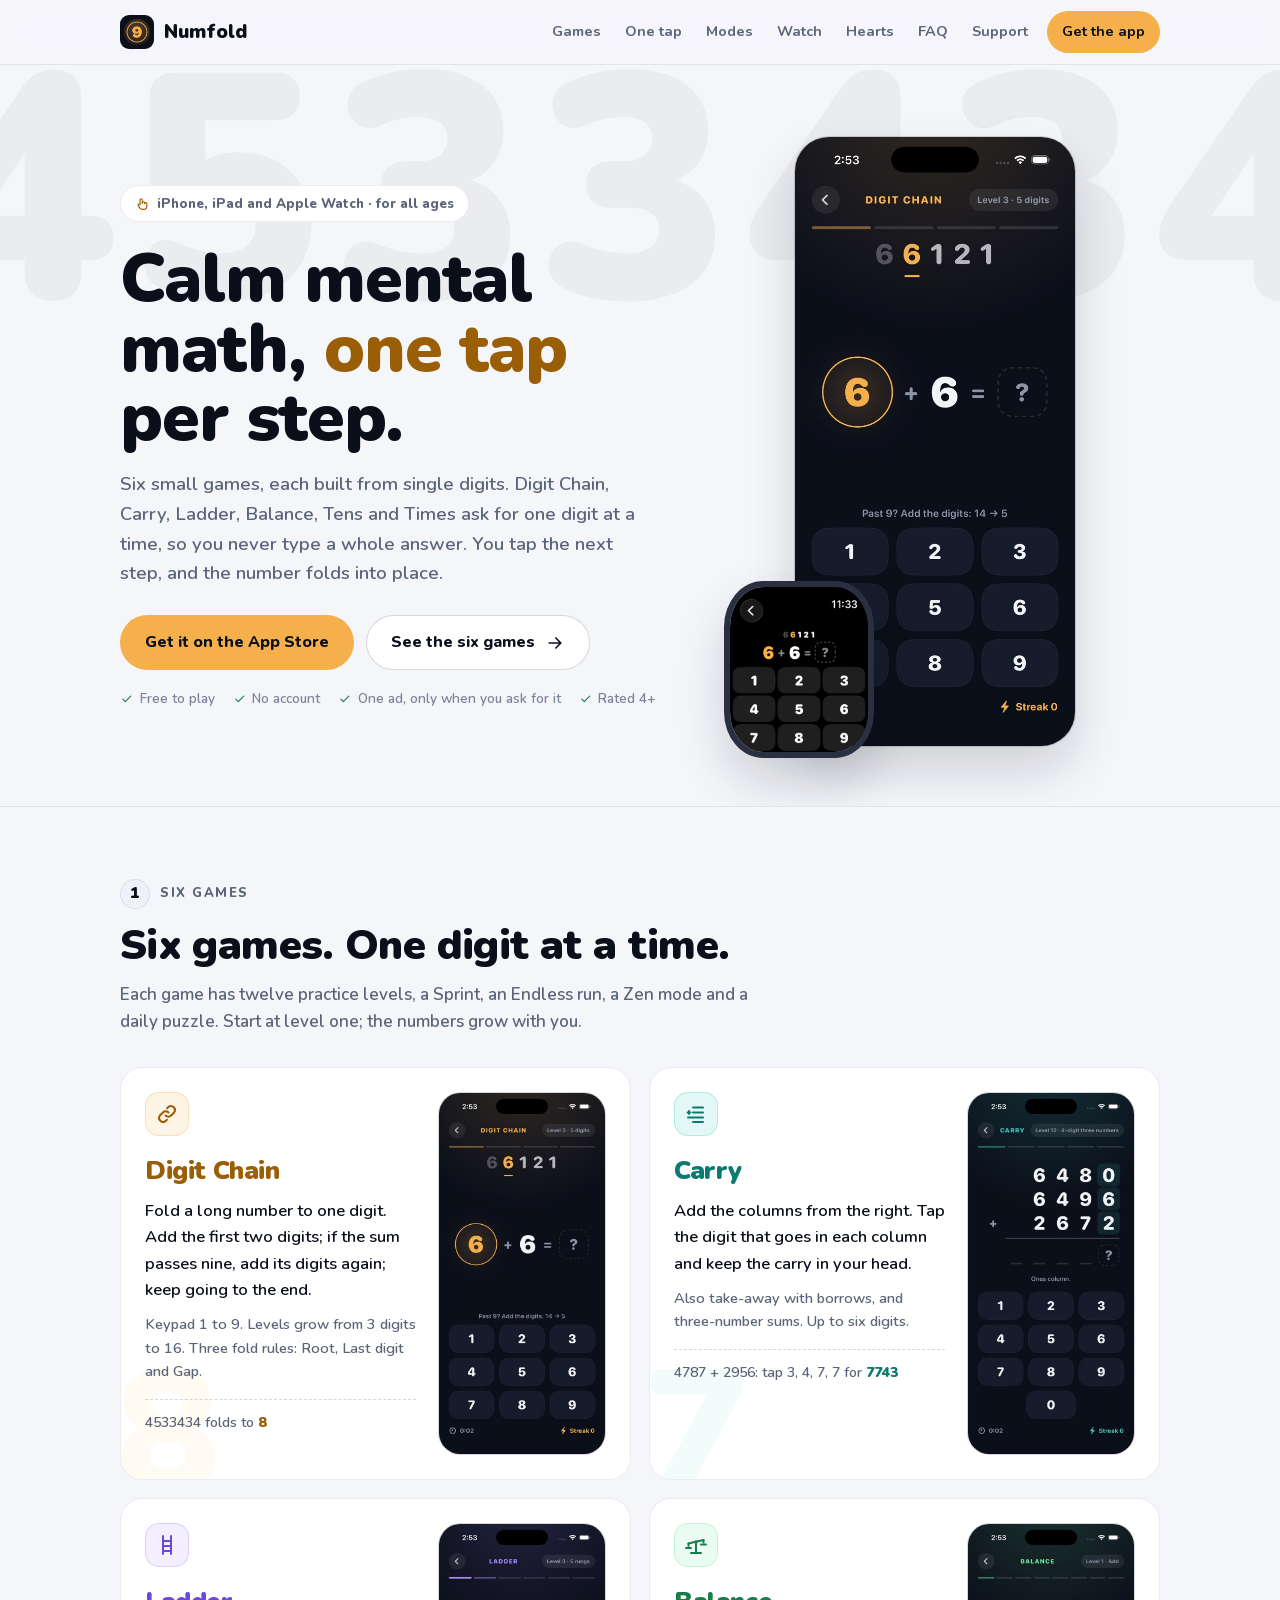
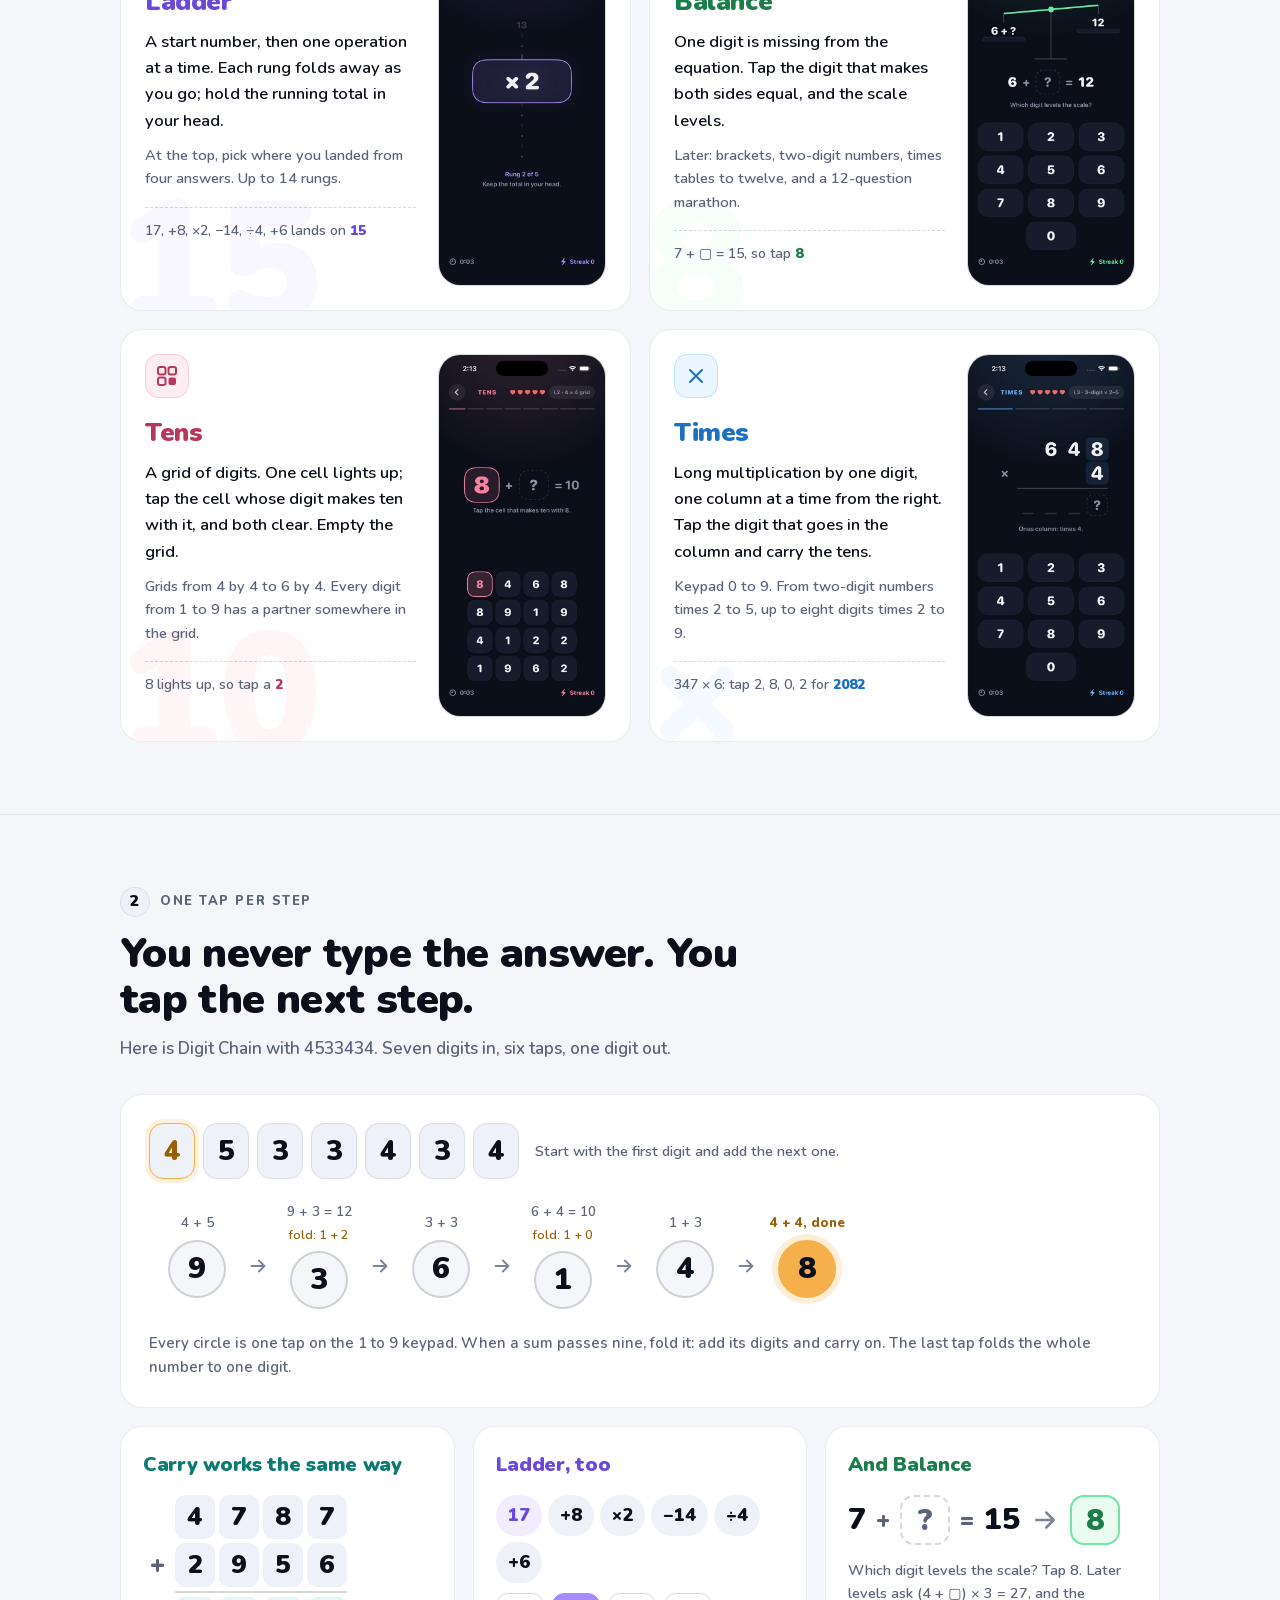
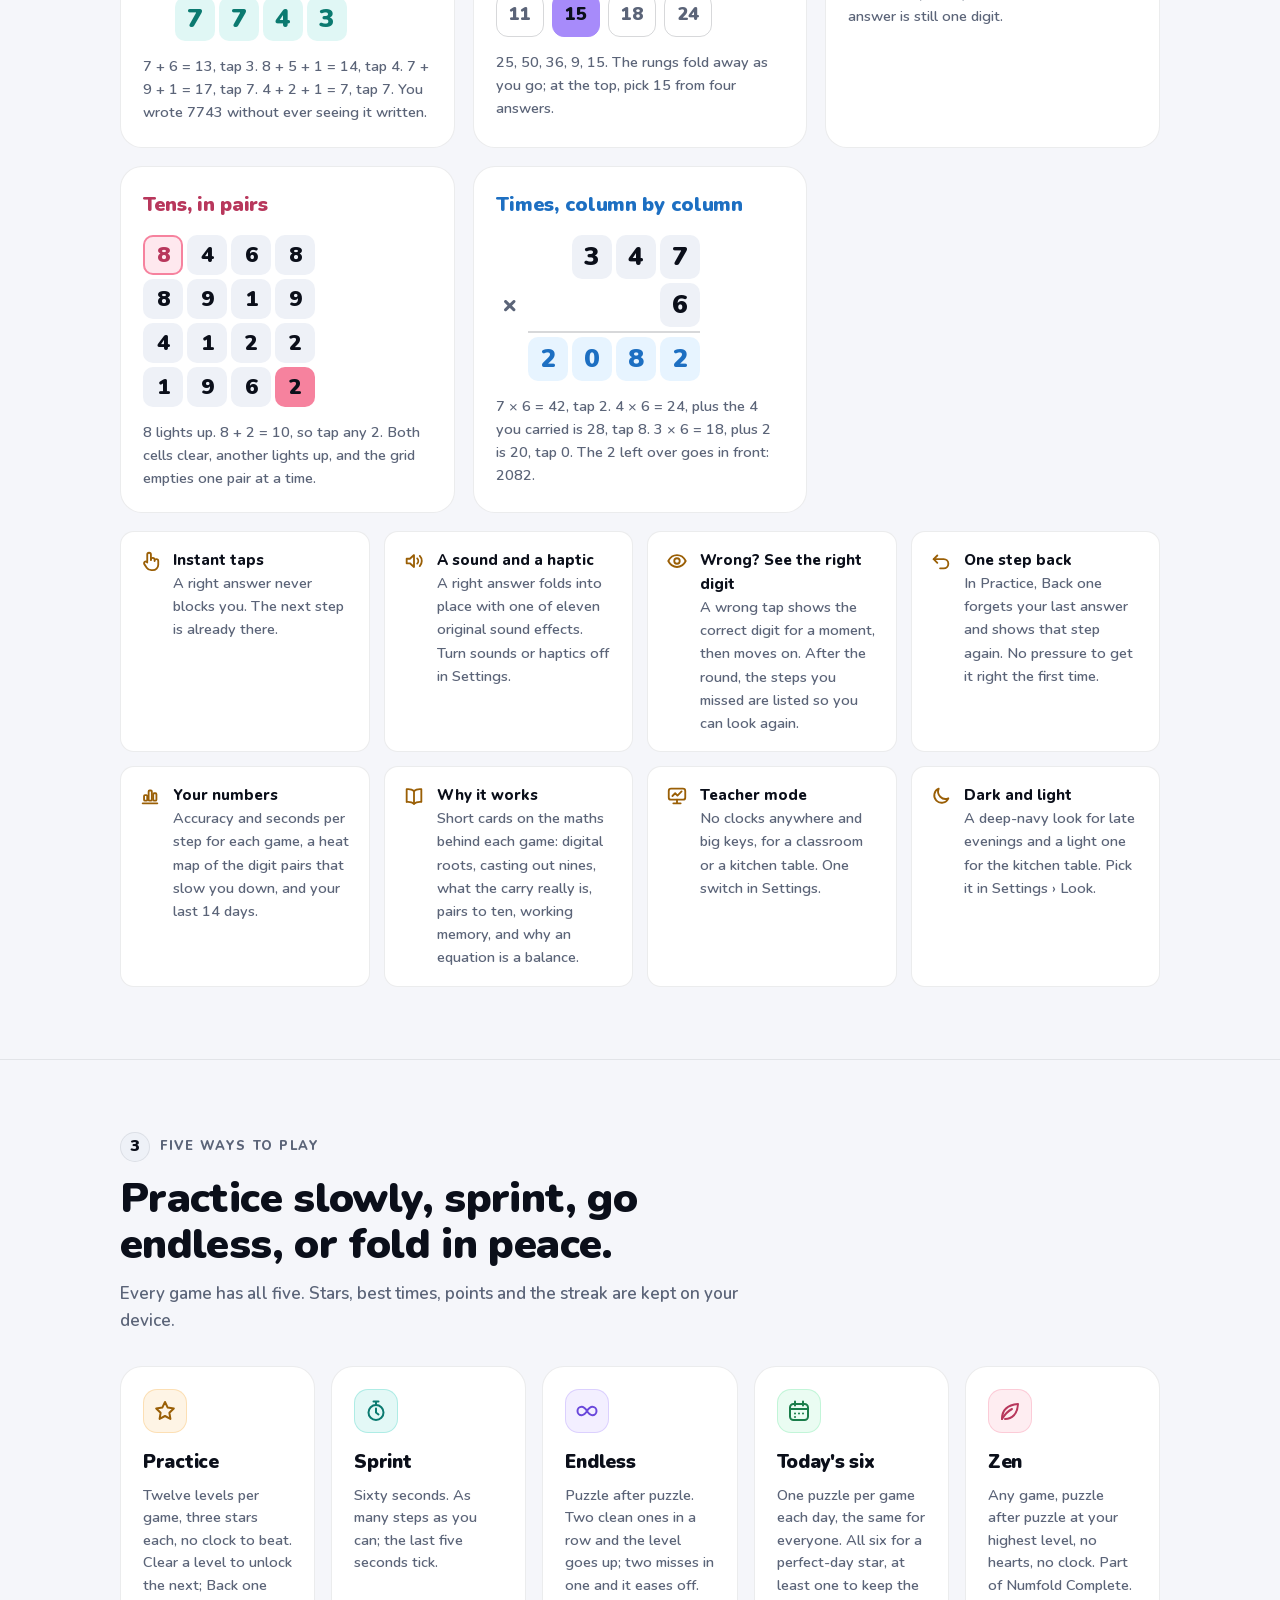
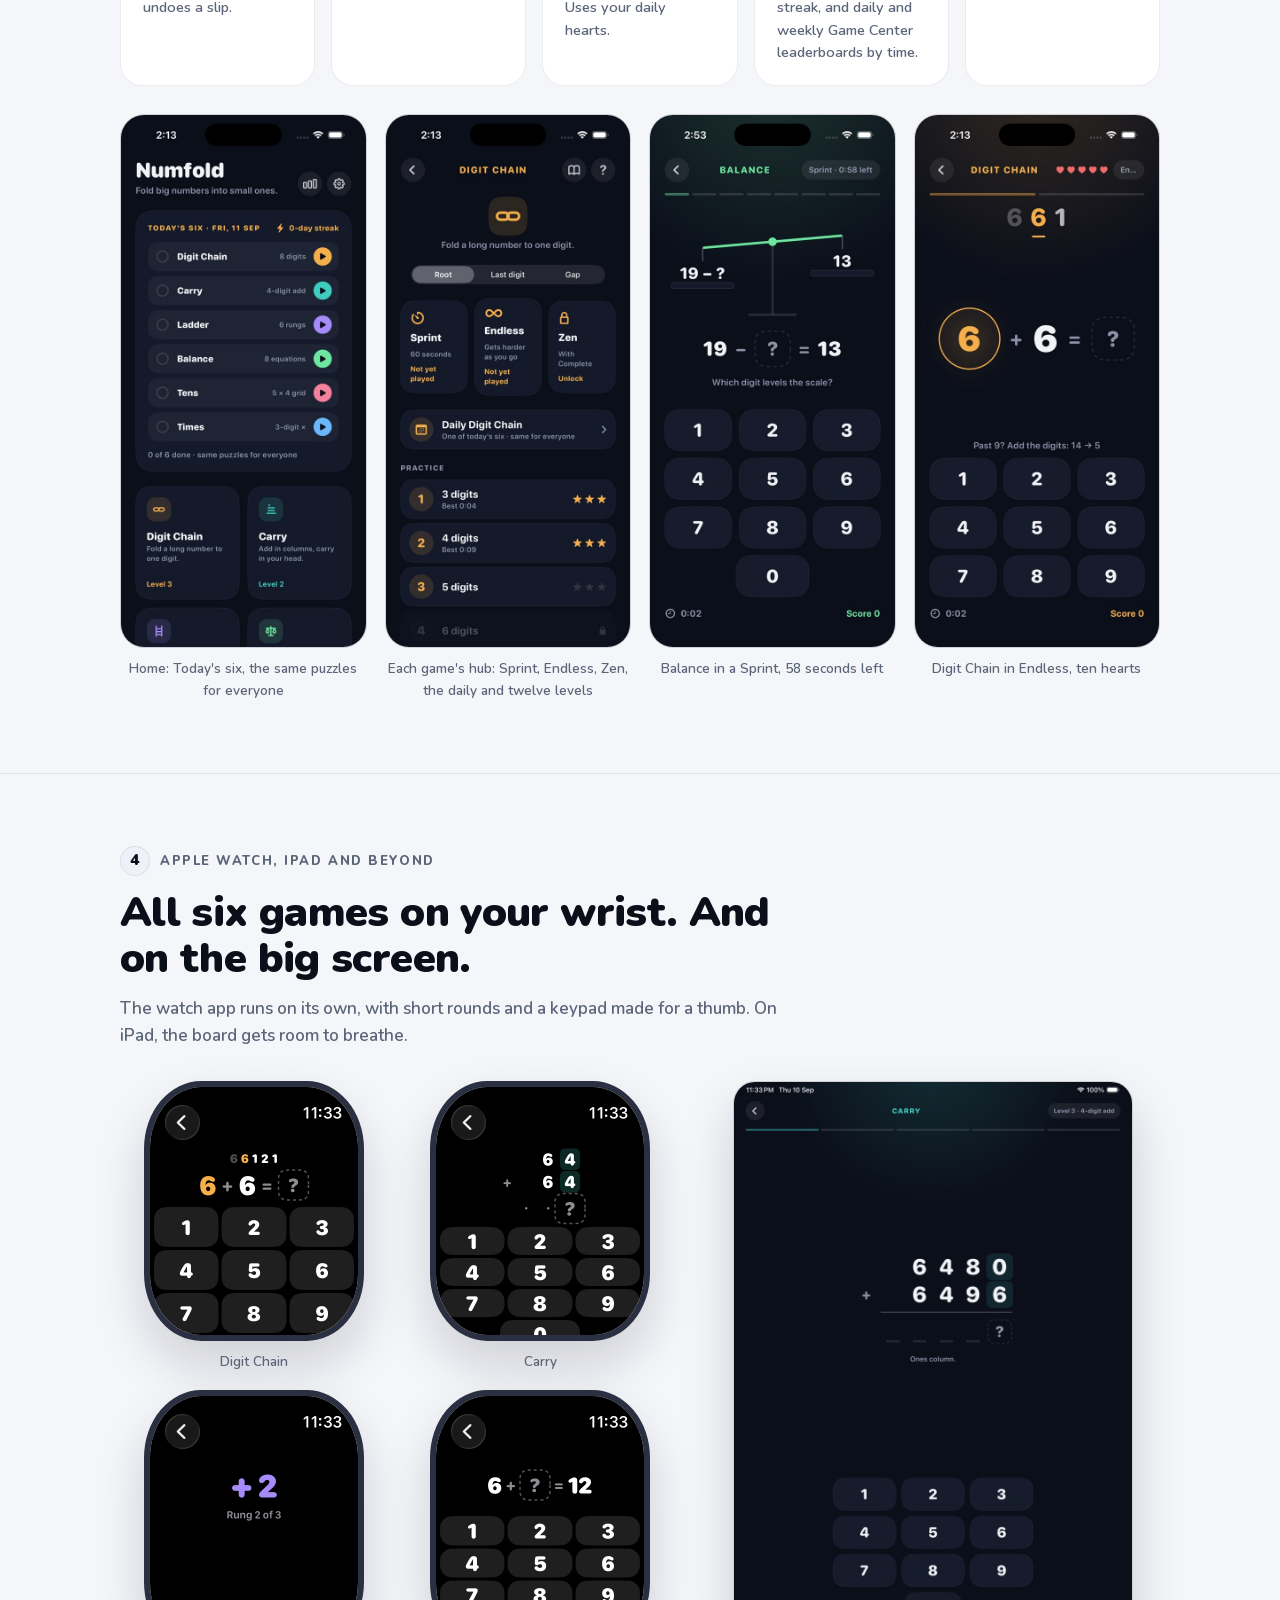
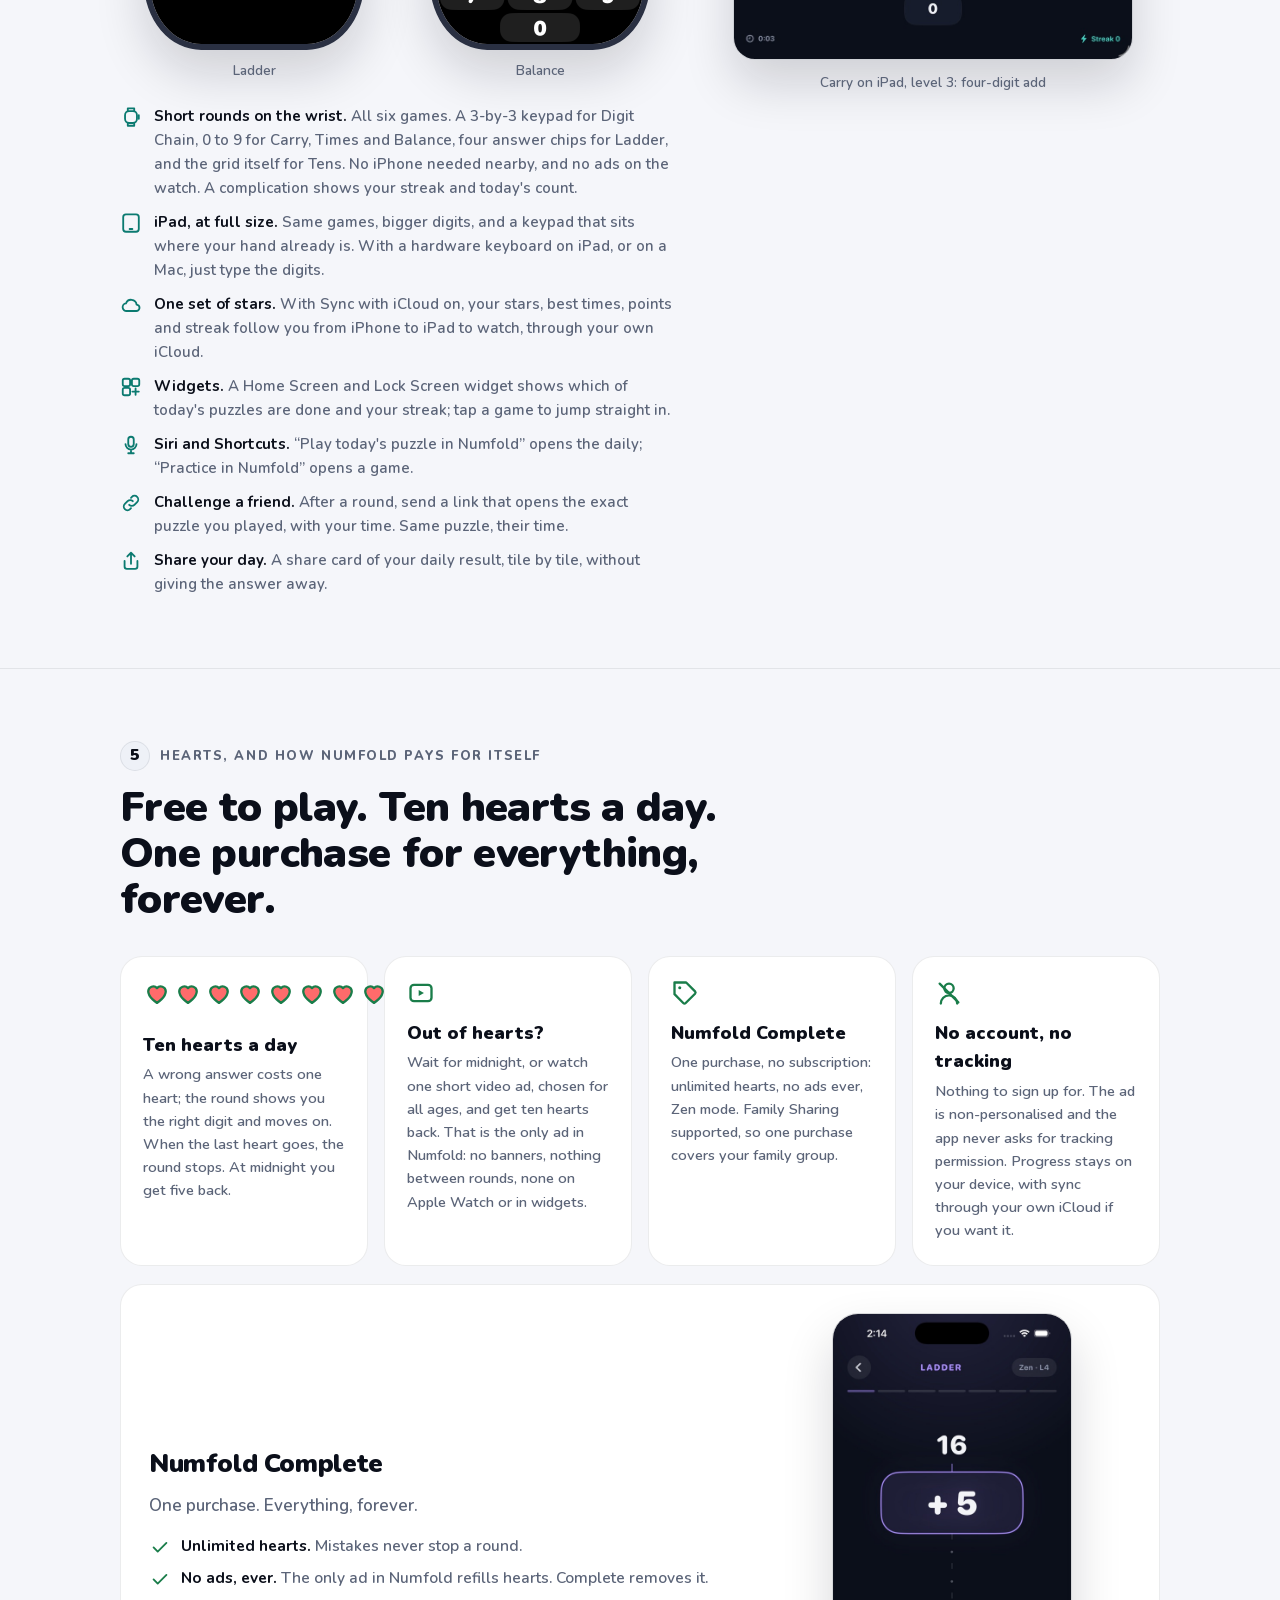
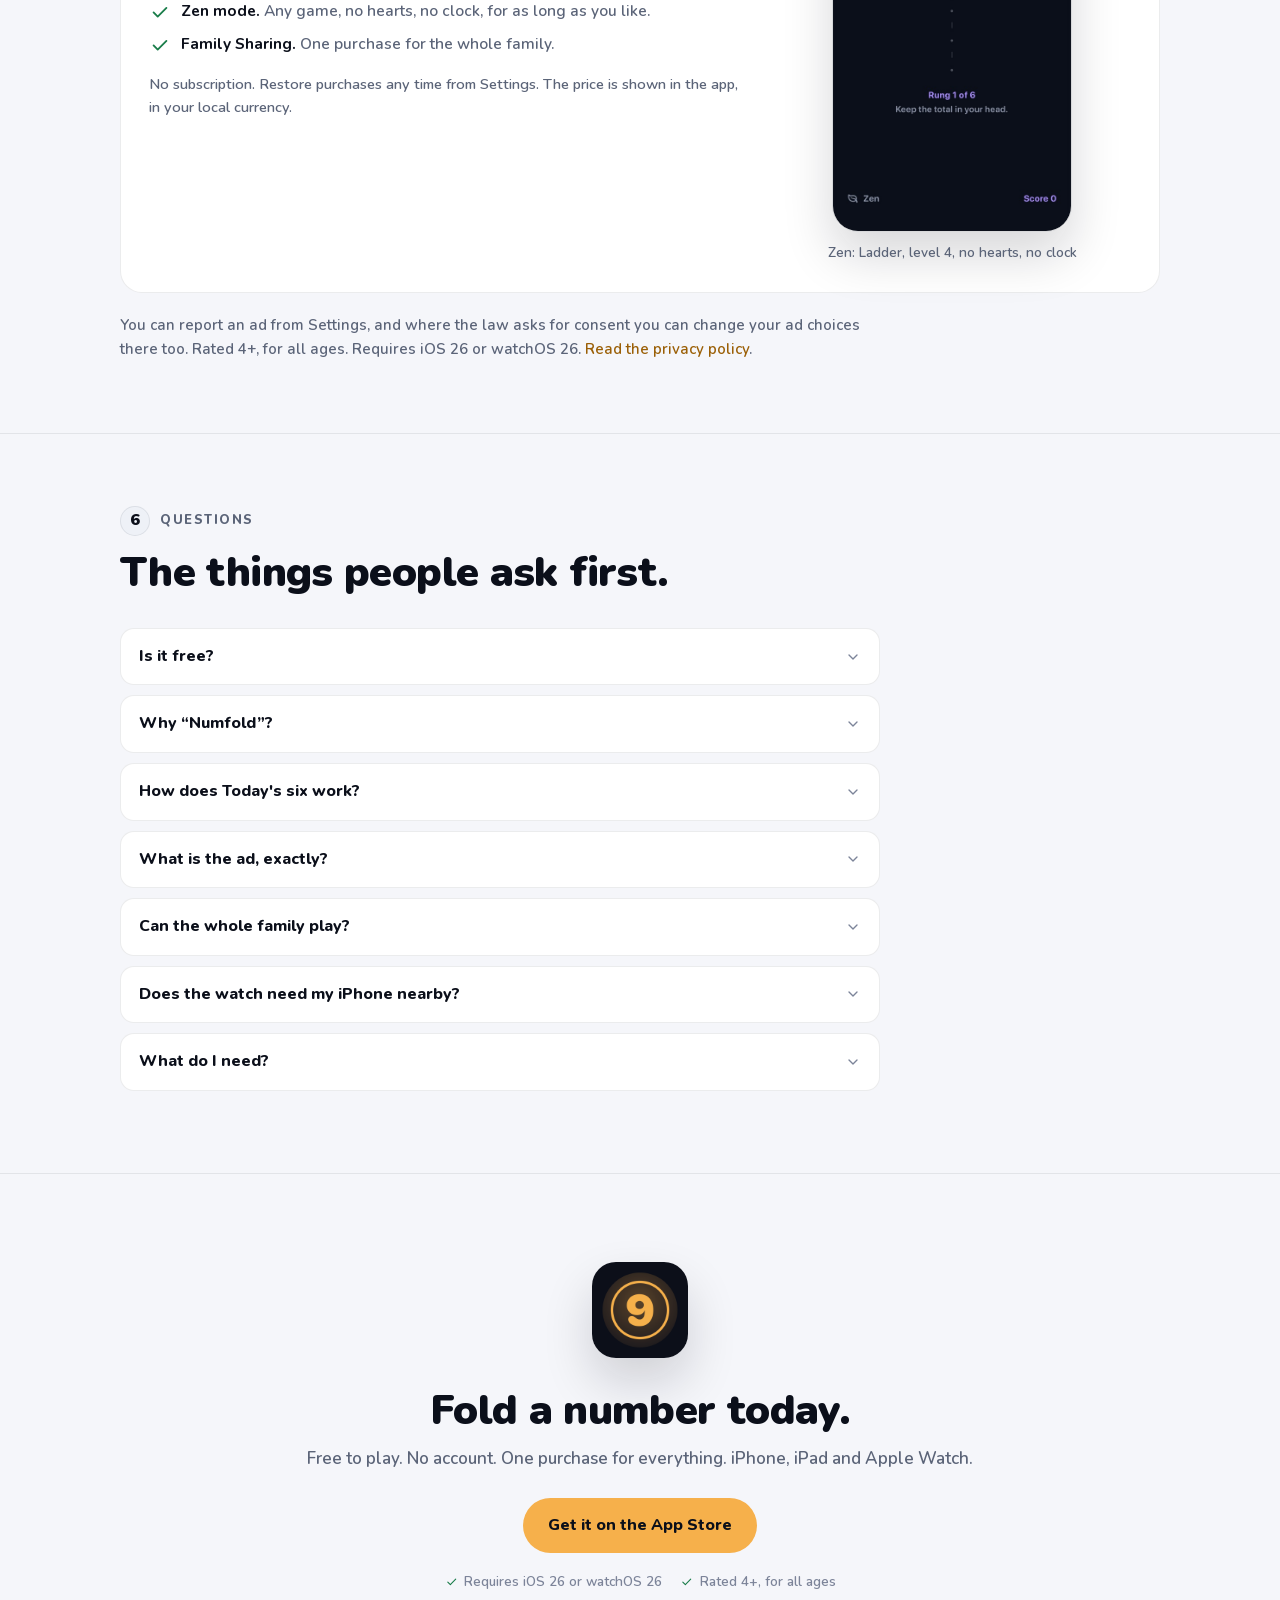
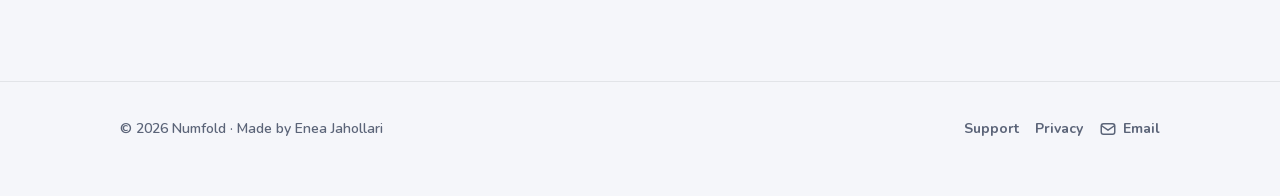
==== commit 4ced51c2: "Site update 2026-09-11 16:59" ====
--- a/index.html
+++ b/index.html
@@ -279,7 +279,7 @@
     <figure><img src="assets/iphone-01-home.jpg" width="552" height="1200" loading="lazy" alt="The Numfold home screen on iPhone: Today's six with one row per game, a 0-day streak, and the text 0 of 6 done, same puzzles for everyone"><figcaption>Home: Today's six, the same puzzles for everyone</figcaption></figure>
     <figure><img src="assets/iphone-02-hub-digit-chain.jpg" width="552" height="1200" loading="lazy" alt="The Digit Chain hub on iPhone: the fold rule switch Root, Last digit, Gap; Sprint, Endless and Zen cards; the daily puzzle; and the practice levels with stars"><figcaption>Each game's hub: Sprint, Endless, Zen, the daily and twelve levels</figcaption></figure>
     <figure><img src="assets/iphone-08-sprint.jpg" width="552" height="1200" loading="lazy" alt="Balance in a Sprint on iPhone with 58 seconds left: 19 minus ? equals 13"><figcaption>Balance in a Sprint, 58 seconds left</figcaption></figure>
-    <figure><img src="assets/iphone-07-endless.jpg" width="552" height="1200" loading="lazy" alt="Digit Chain in Endless on iPhone with five hearts in the header and the score"><figcaption>Digit Chain in Endless, five hearts</figcaption></figure>
+    <figure><img src="assets/iphone-07-endless.jpg" width="552" height="1200" loading="lazy" alt="Digit Chain in Endless on iPhone with ten hearts in the header and the score"><figcaption>Digit Chain in Endless, ten hearts</figcaption></figure>
   </div>
 </div></section>
 
@@ -316,11 +316,11 @@
 <section id="hearts"><div class="wrap">
   <div class="head">
     <span class="kicker"><span class="n">5</span> Hearts, and how Numfold pays for itself</span>
-    <h2>Free to play. Five hearts a day. One purchase for everything, forever.</h2>
+    <h2>Free to play. Ten hearts a day. One purchase for everything, forever.</h2>
   </div>
   <div class="promise">
-    <div><span class="hearts" aria-label="Five hearts"><svg class="icon"><use href="#i-heart"/></svg><svg class="icon"><use href="#i-heart"/></svg><svg class="icon"><use href="#i-heart"/></svg><svg class="icon"><use href="#i-heart"/></svg><svg class="icon"><use href="#i-heart"/></svg></span><b>Five hearts a day</b><p>A wrong answer costs one heart; the round shows you the right digit and moves on. When the last heart goes, the round stops. At midnight you get five back.</p></div>
-    <div><svg class="icon"><use href="#i-play"/></svg><b>Out of hearts?</b><p>Wait for midnight, or watch one short video ad, chosen for all ages, and get five hearts back. That is the only ad in Numfold: no banners, nothing between rounds, none on Apple Watch or in widgets.</p></div>
+    <div><span class="hearts" aria-label="Ten hearts"><svg class="icon"><use href="#i-heart"/></svg><svg class="icon"><use href="#i-heart"/></svg><svg class="icon"><use href="#i-heart"/></svg><svg class="icon"><use href="#i-heart"/></svg><svg class="icon"><use href="#i-heart"/></svg><svg class="icon"><use href="#i-heart"/></svg><svg class="icon"><use href="#i-heart"/></svg><svg class="icon"><use href="#i-heart"/></svg><svg class="icon"><use href="#i-heart"/></svg><svg class="icon"><use href="#i-heart"/></svg></span><b>Ten hearts a day</b><p>A wrong answer costs one heart; the round shows you the right digit and moves on. When the last heart goes, the round stops. At midnight you get five back.</p></div>
+    <div><svg class="icon"><use href="#i-play"/></svg><b>Out of hearts?</b><p>Wait for midnight, or watch one short video ad, chosen for all ages, and get ten hearts back. That is the only ad in Numfold: no banners, nothing between rounds, none on Apple Watch or in widgets.</p></div>
     <div><svg class="icon"><use href="#i-tag"/></svg><b>Numfold Complete</b><p>One purchase, no subscription: unlimited hearts, no ads ever, Zen mode. Family Sharing supported, so one purchase covers your family group.</p></div>
     <div><svg class="icon"><use href="#i-nouser"/></svg><b>No account, no tracking</b><p>Nothing to sign up for. The ad is non-personalised and the app never asks for tracking permission. Progress stays on your device, with sync through your own iCloud if you want it.</p></div>
   </div>
@@ -347,7 +347,7 @@
     <h2>The things people ask first.</h2>
   </div>
   <div class="faq">
-    <details><summary>Is it free? <svg class="icon"><use href="#i-chevron"/></svg></summary><p>Free to download and free to play: every game, every level and every mode, with five hearts a day and no account. When the hearts run out you can wait for midnight, watch one short ad, or buy Numfold Complete once for unlimited hearts, no ads and Zen mode. There is no subscription.</p></details>
+    <details><summary>Is it free? <svg class="icon"><use href="#i-chevron"/></svg></summary><p>Free to download and free to play: every game, every level and every mode, with ten hearts a day and no account. When the hearts run out you can wait for midnight, watch one short ad, or buy Numfold Complete once for unlimited hearts, no ads and Zen mode. There is no subscription.</p></details>
     <details><summary>Why “Numfold”? <svg class="icon"><use href="#i-chevron"/></svg></summary><p>Because every game folds a number down. A long number folds to one digit, columns fold into a sum or a product, a ladder of operations folds into where you landed, a scale folds level, and a grid folds away in pairs of ten. Num, fold.</p></details>
     <details><summary>How does Today's six work? <svg class="icon"><use href="#i-chevron"/></svg></summary><p>Each day the app builds one puzzle per game from the date, so everyone gets the same six. Finish all six for a perfect-day star. Play at least one and your daily streak grows; skip a whole day and it starts again from one. With Game Center, your times go on daily and weekly leaderboards for each game.</p></details>
     <details><summary>What is the ad, exactly? <svg class="icon"><use href="#i-chevron"/></svg></summary><p>One short rewarded video, shown only when you are out of hearts and tap “Watch an ad”. It is non-personalised and chosen for all ages, and the app never asks for tracking permission. Where the law requires consent, a consent form appears first and you can change your choice later in Settings › Ad choices. If an ad is ever out of place, report it from Settings. Numfold Complete removes the ad altogether.</p></details>
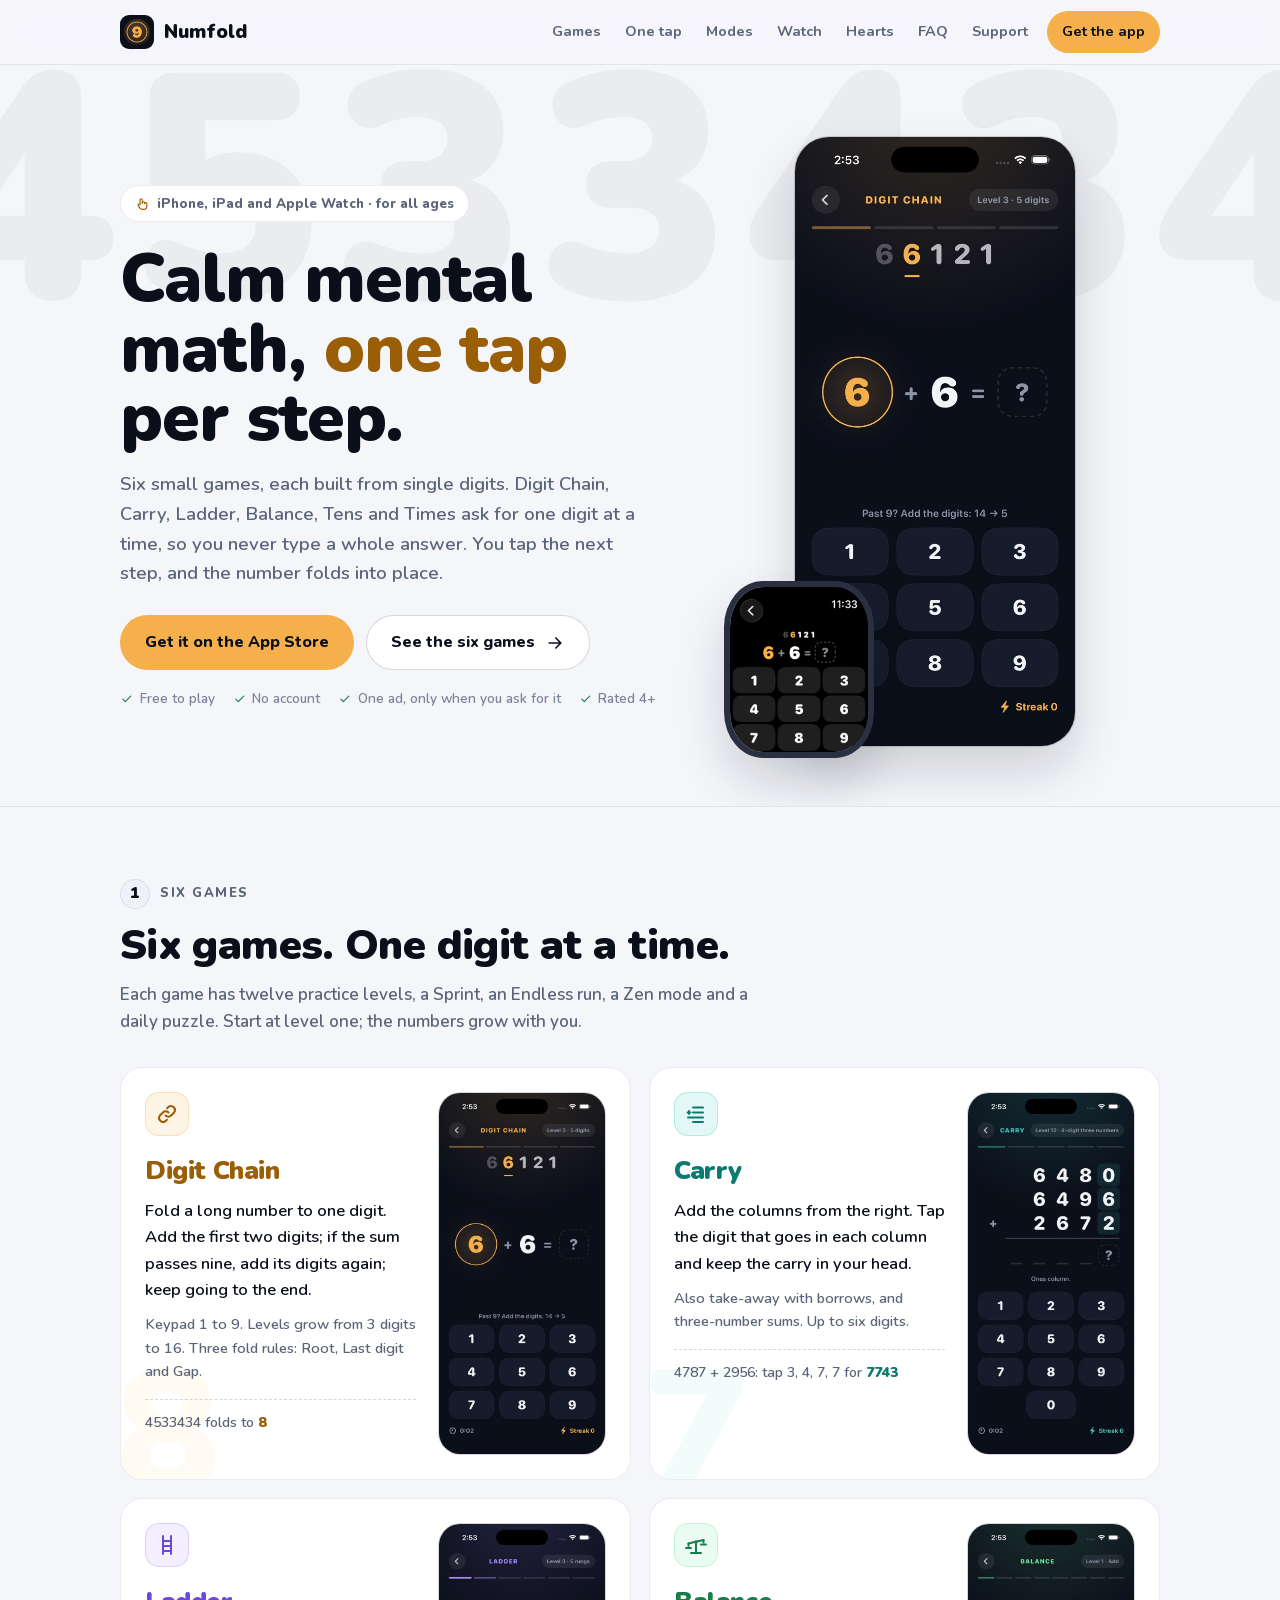
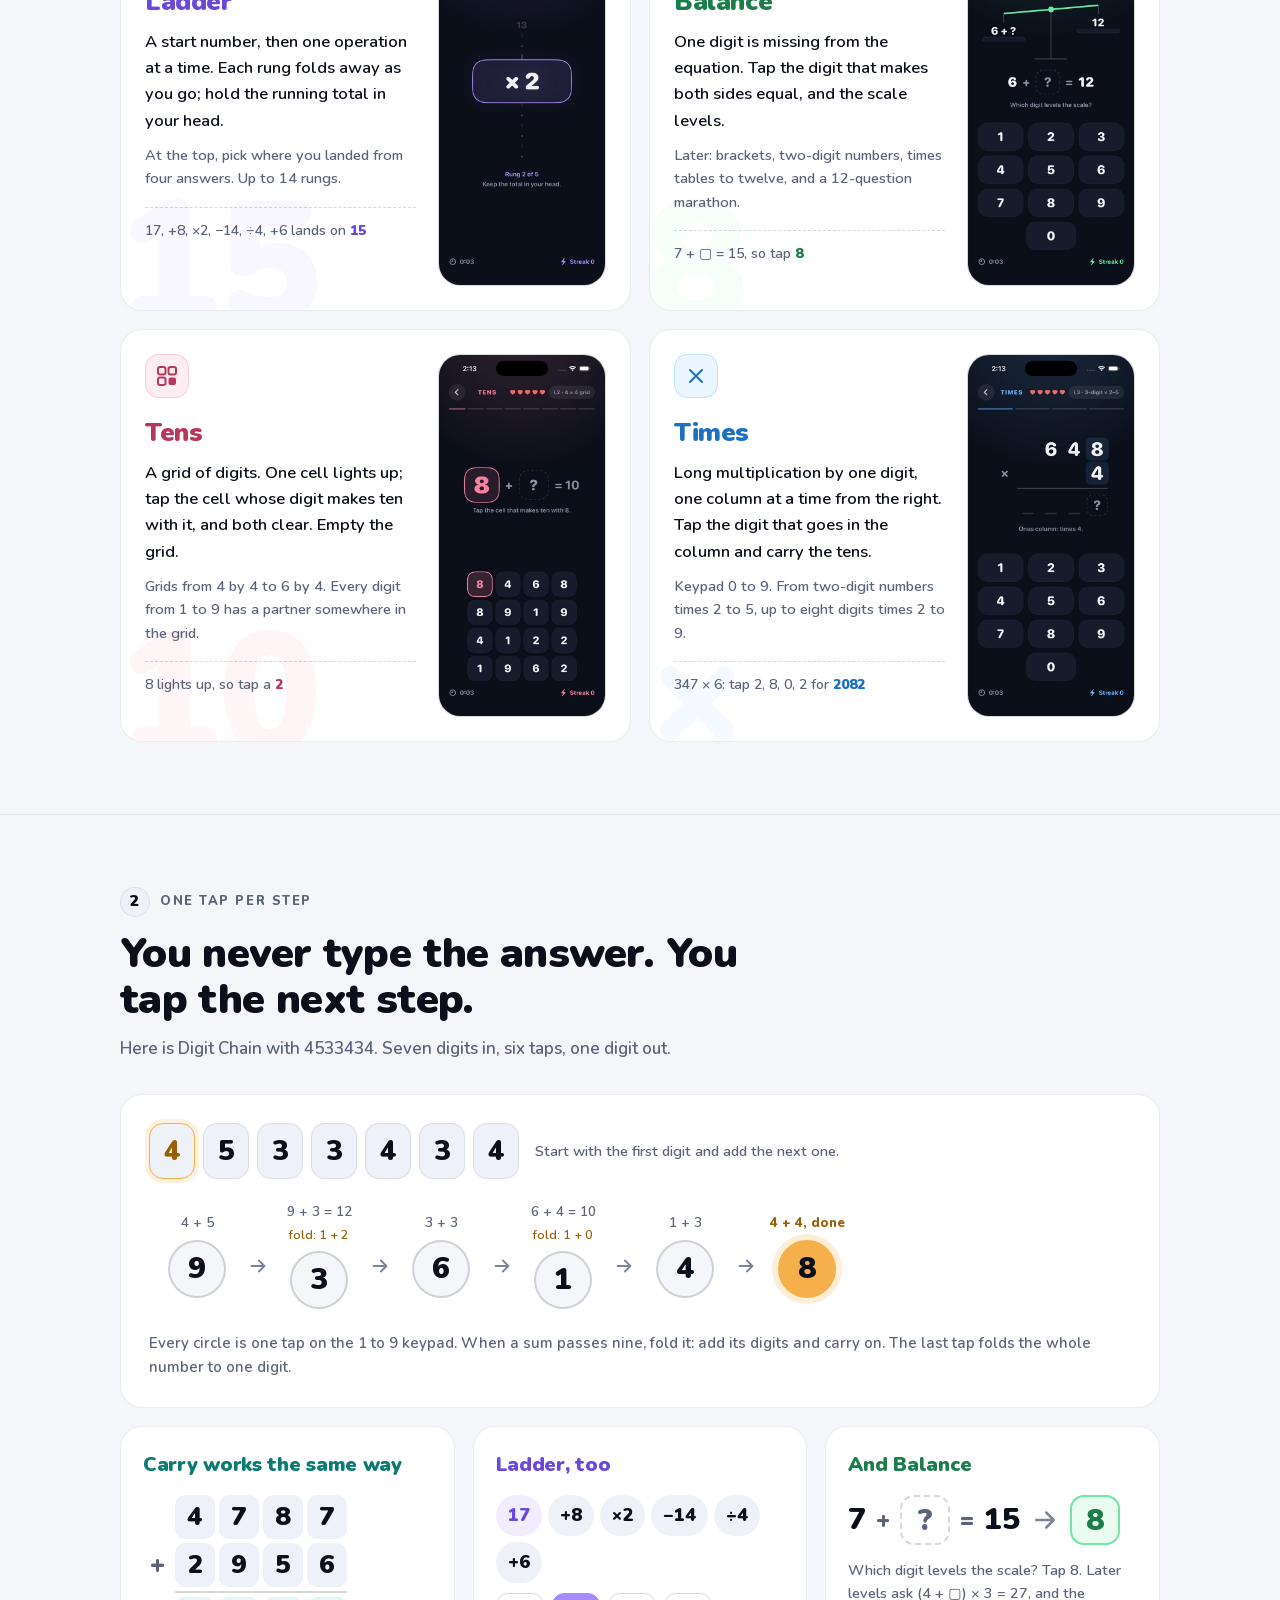
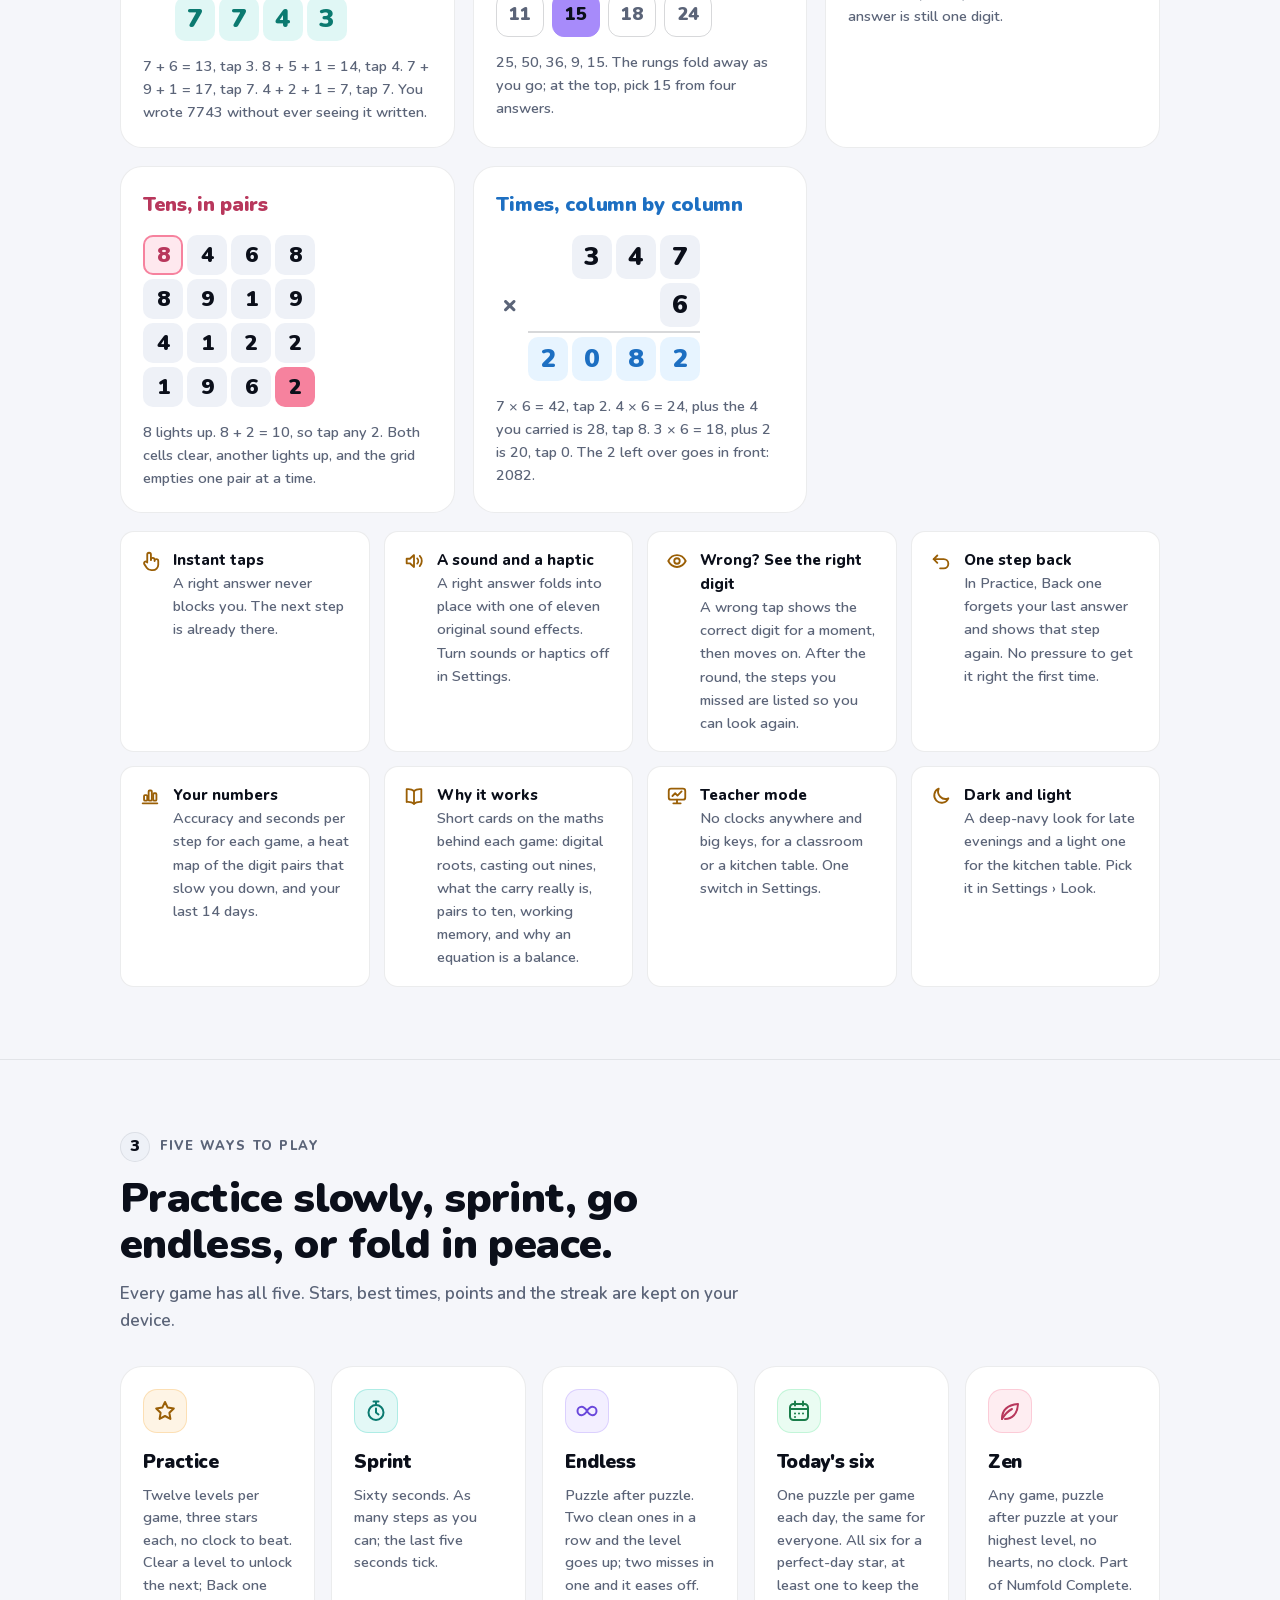
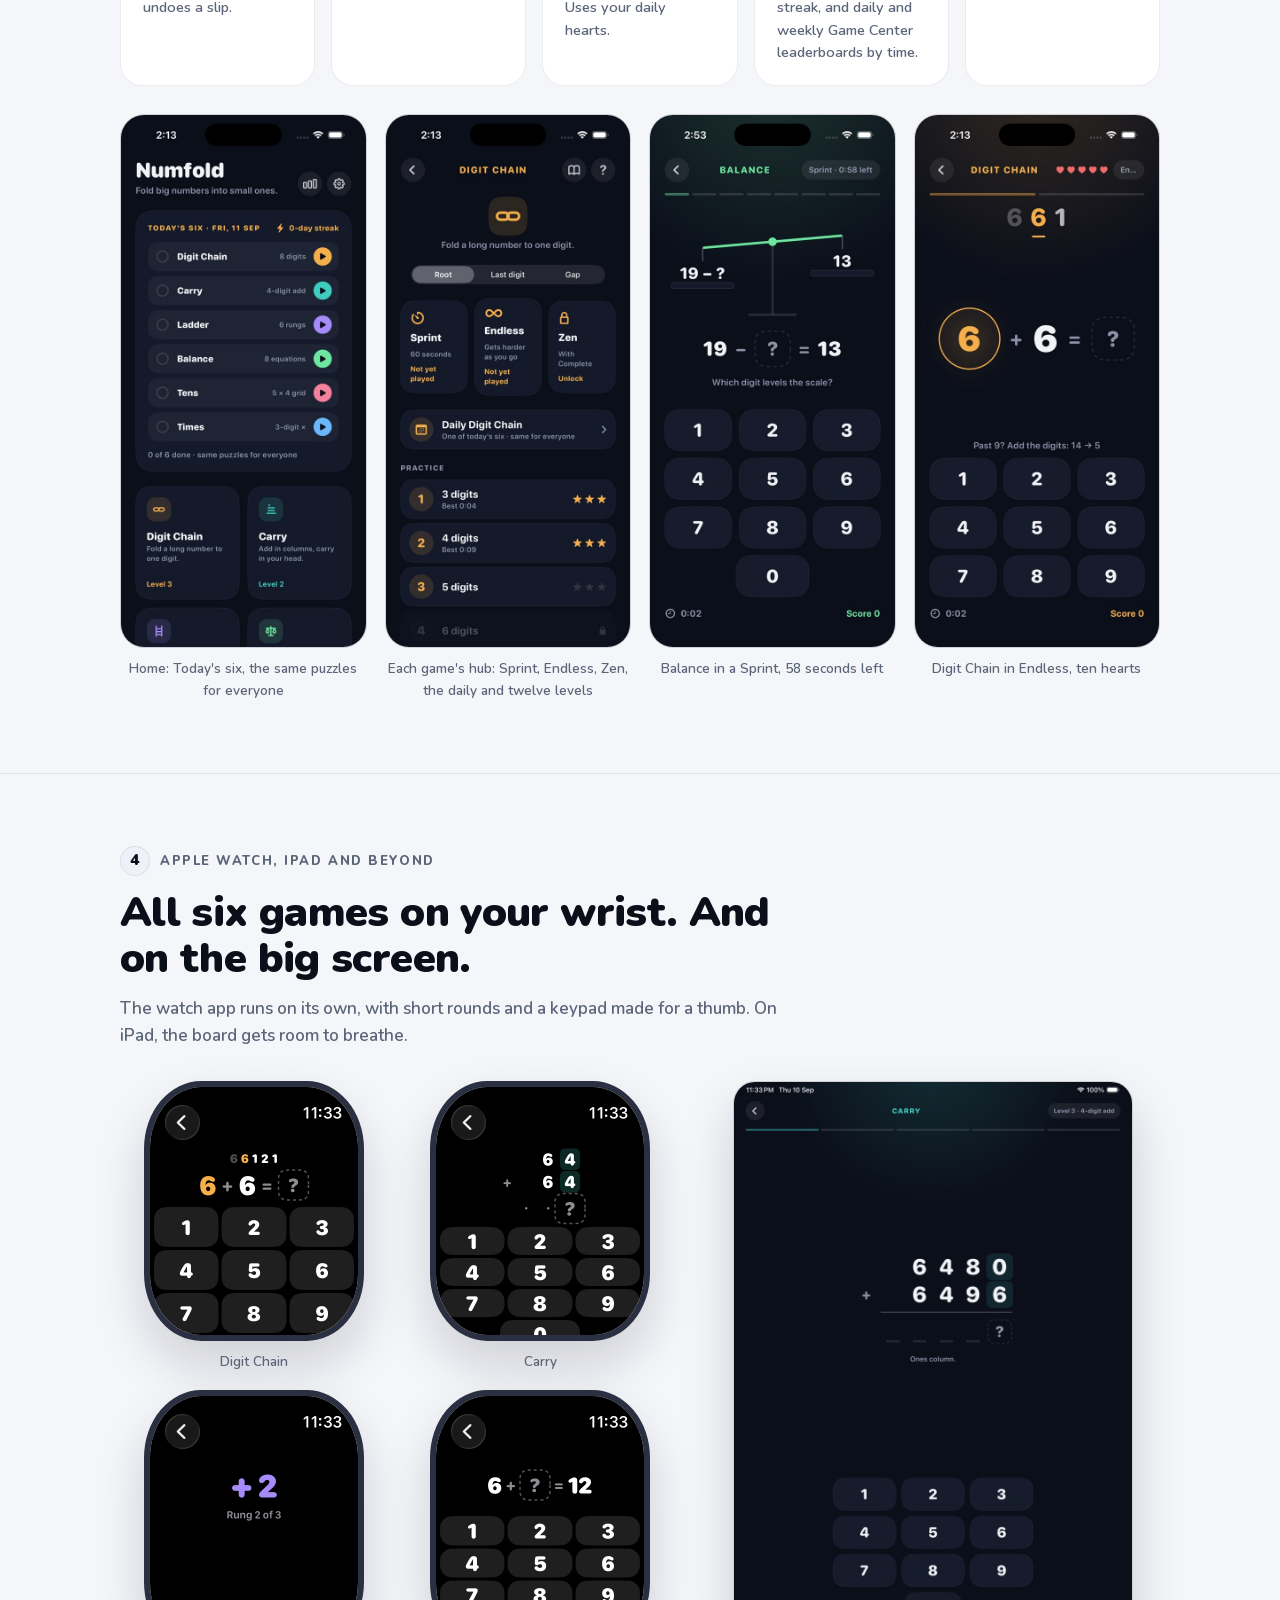
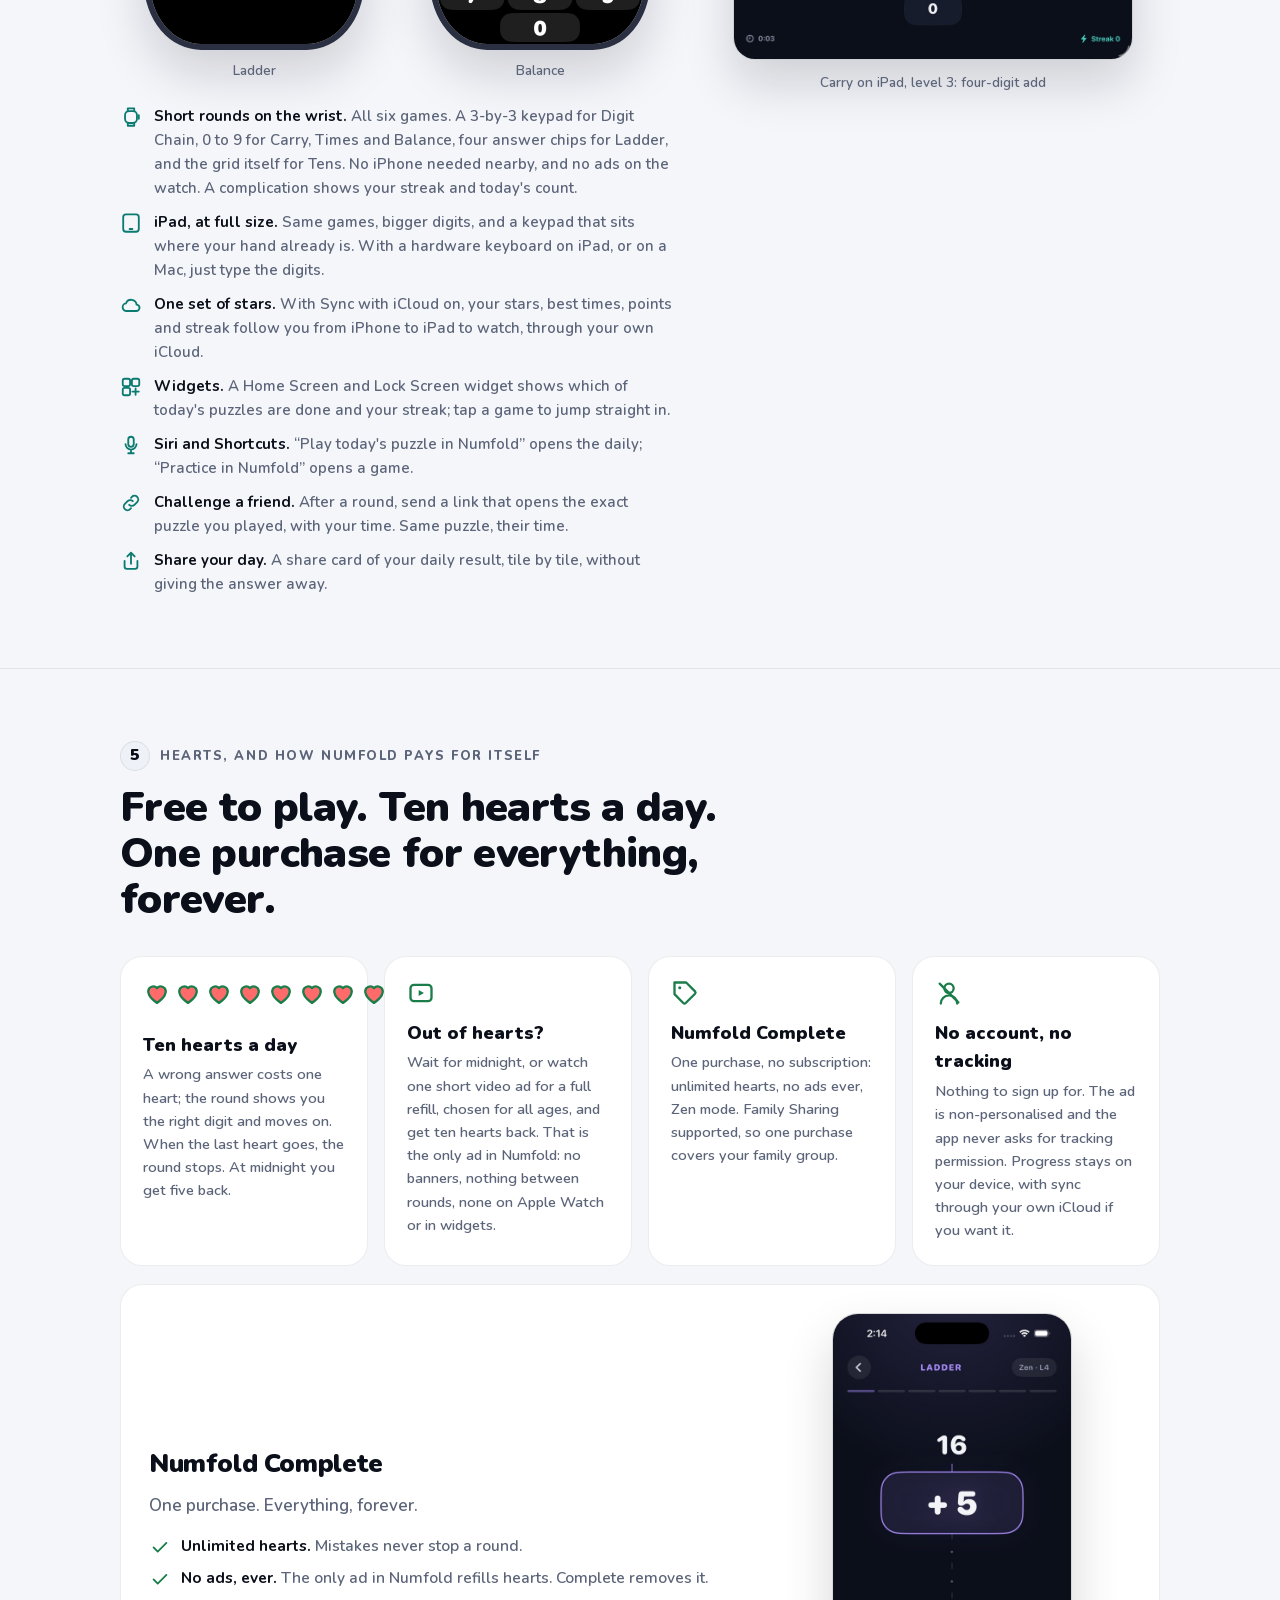
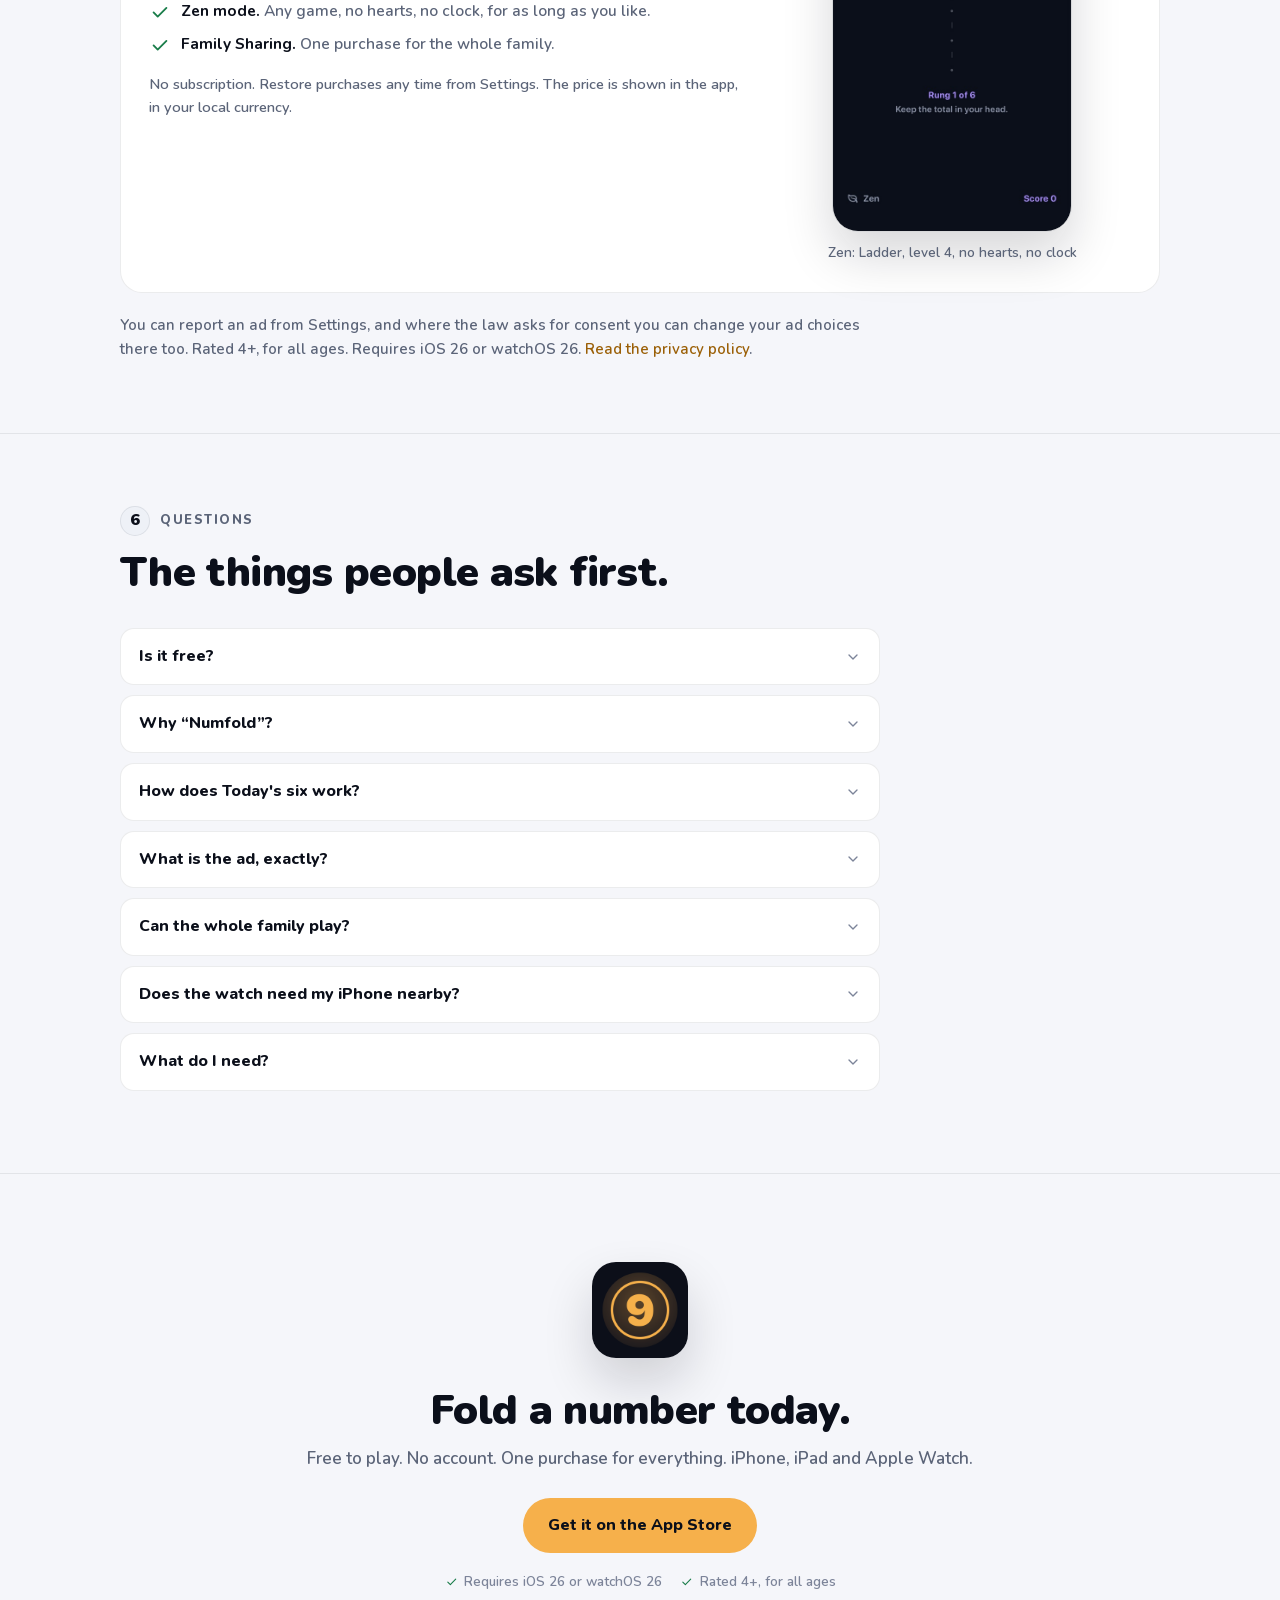
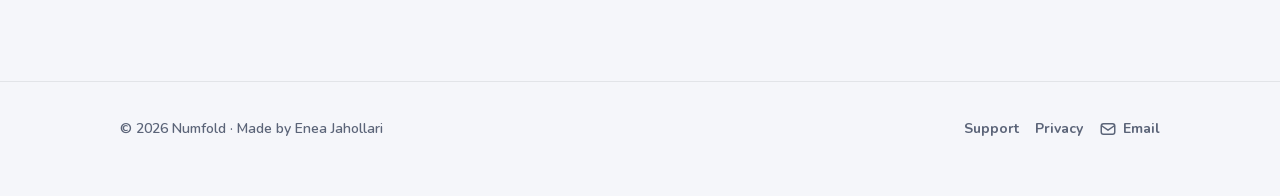
==== commit 8ad226c0: "Site update 2026-09-11 18:09" ====
--- a/index.html
+++ b/index.html
@@ -320,7 +320,7 @@
   </div>
   <div class="promise">
     <div><span class="hearts" aria-label="Ten hearts"><svg class="icon"><use href="#i-heart"/></svg><svg class="icon"><use href="#i-heart"/></svg><svg class="icon"><use href="#i-heart"/></svg><svg class="icon"><use href="#i-heart"/></svg><svg class="icon"><use href="#i-heart"/></svg><svg class="icon"><use href="#i-heart"/></svg><svg class="icon"><use href="#i-heart"/></svg><svg class="icon"><use href="#i-heart"/></svg><svg class="icon"><use href="#i-heart"/></svg><svg class="icon"><use href="#i-heart"/></svg></span><b>Ten hearts a day</b><p>A wrong answer costs one heart; the round shows you the right digit and moves on. When the last heart goes, the round stops. At midnight you get five back.</p></div>
-    <div><svg class="icon"><use href="#i-play"/></svg><b>Out of hearts?</b><p>Wait for midnight, or watch one short video ad, chosen for all ages, and get ten hearts back. That is the only ad in Numfold: no banners, nothing between rounds, none on Apple Watch or in widgets.</p></div>
+    <div><svg class="icon"><use href="#i-play"/></svg><b>Out of hearts?</b><p>Wait for midnight, or watch one short video ad for a full refill, chosen for all ages, and get ten hearts back. That is the only ad in Numfold: no banners, nothing between rounds, none on Apple Watch or in widgets.</p></div>
     <div><svg class="icon"><use href="#i-tag"/></svg><b>Numfold Complete</b><p>One purchase, no subscription: unlimited hearts, no ads ever, Zen mode. Family Sharing supported, so one purchase covers your family group.</p></div>
     <div><svg class="icon"><use href="#i-nouser"/></svg><b>No account, no tracking</b><p>Nothing to sign up for. The ad is non-personalised and the app never asks for tracking permission. Progress stays on your device, with sync through your own iCloud if you want it.</p></div>
   </div>
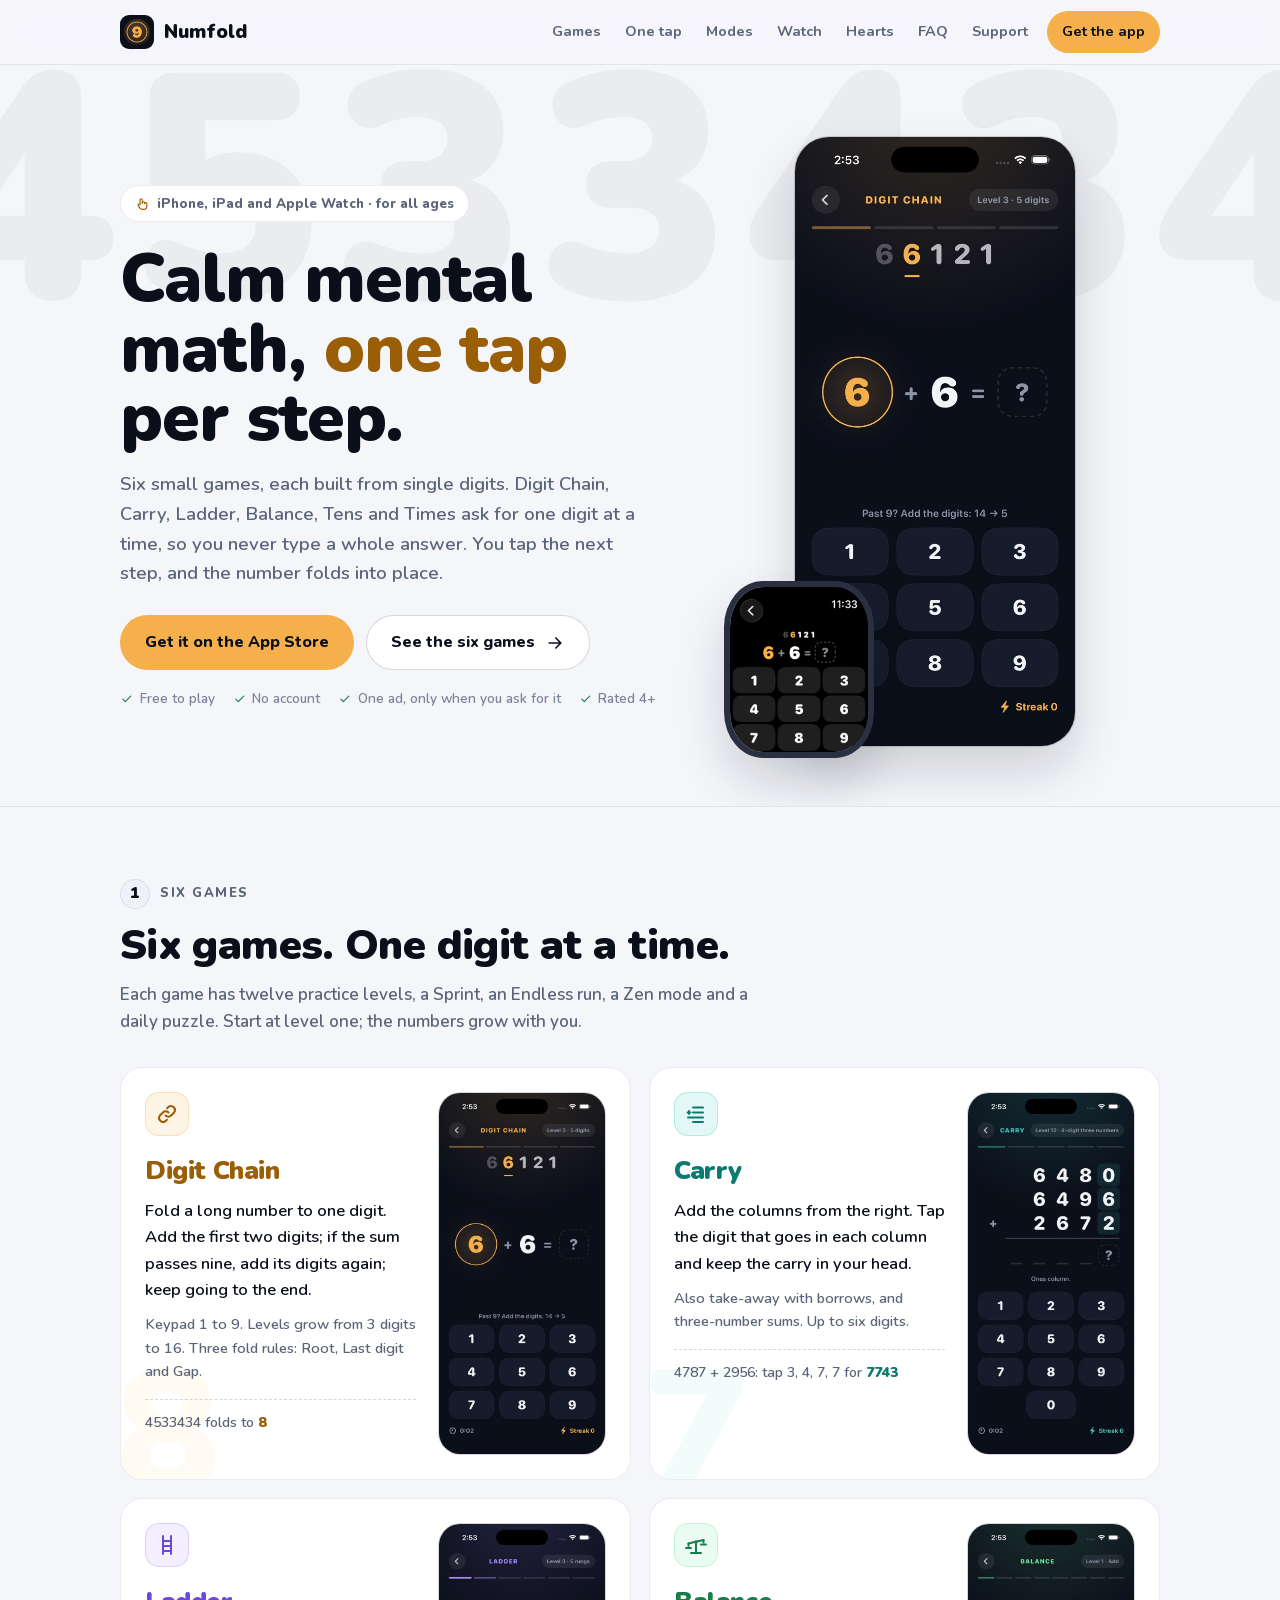
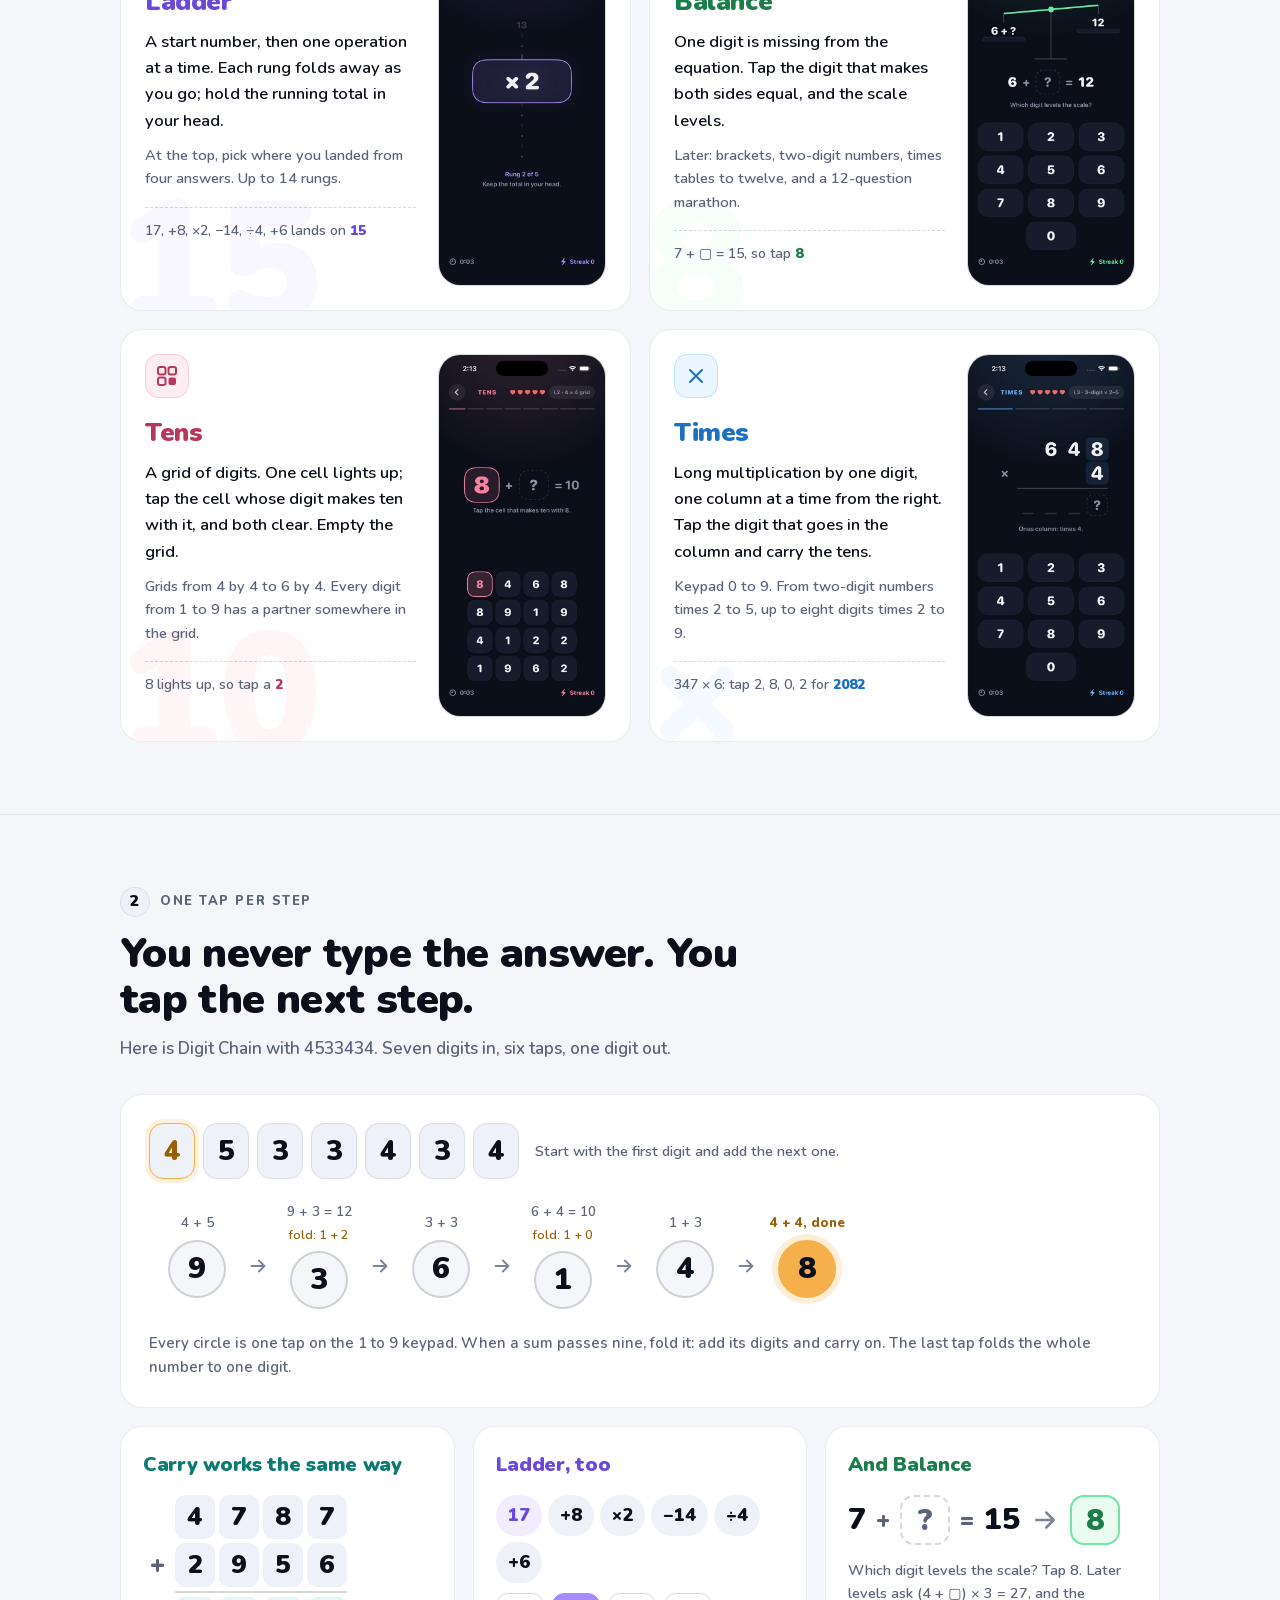
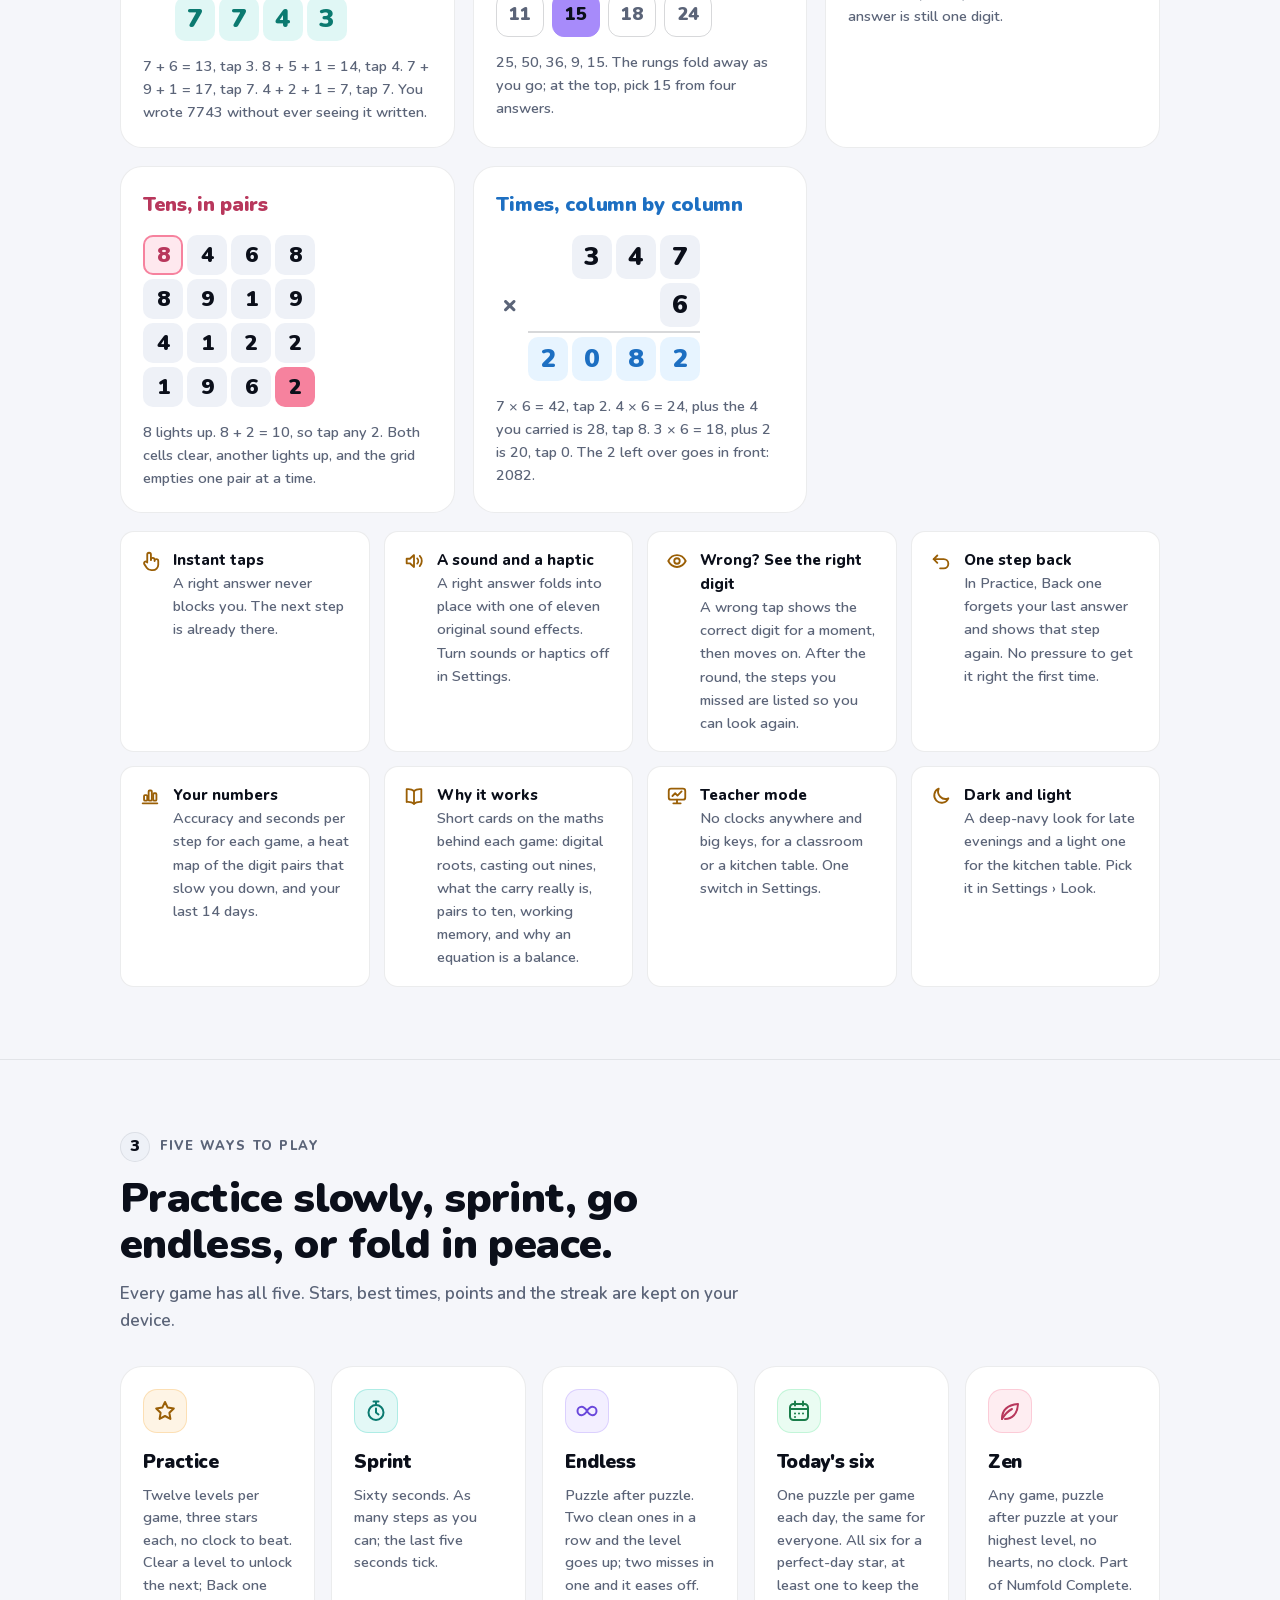
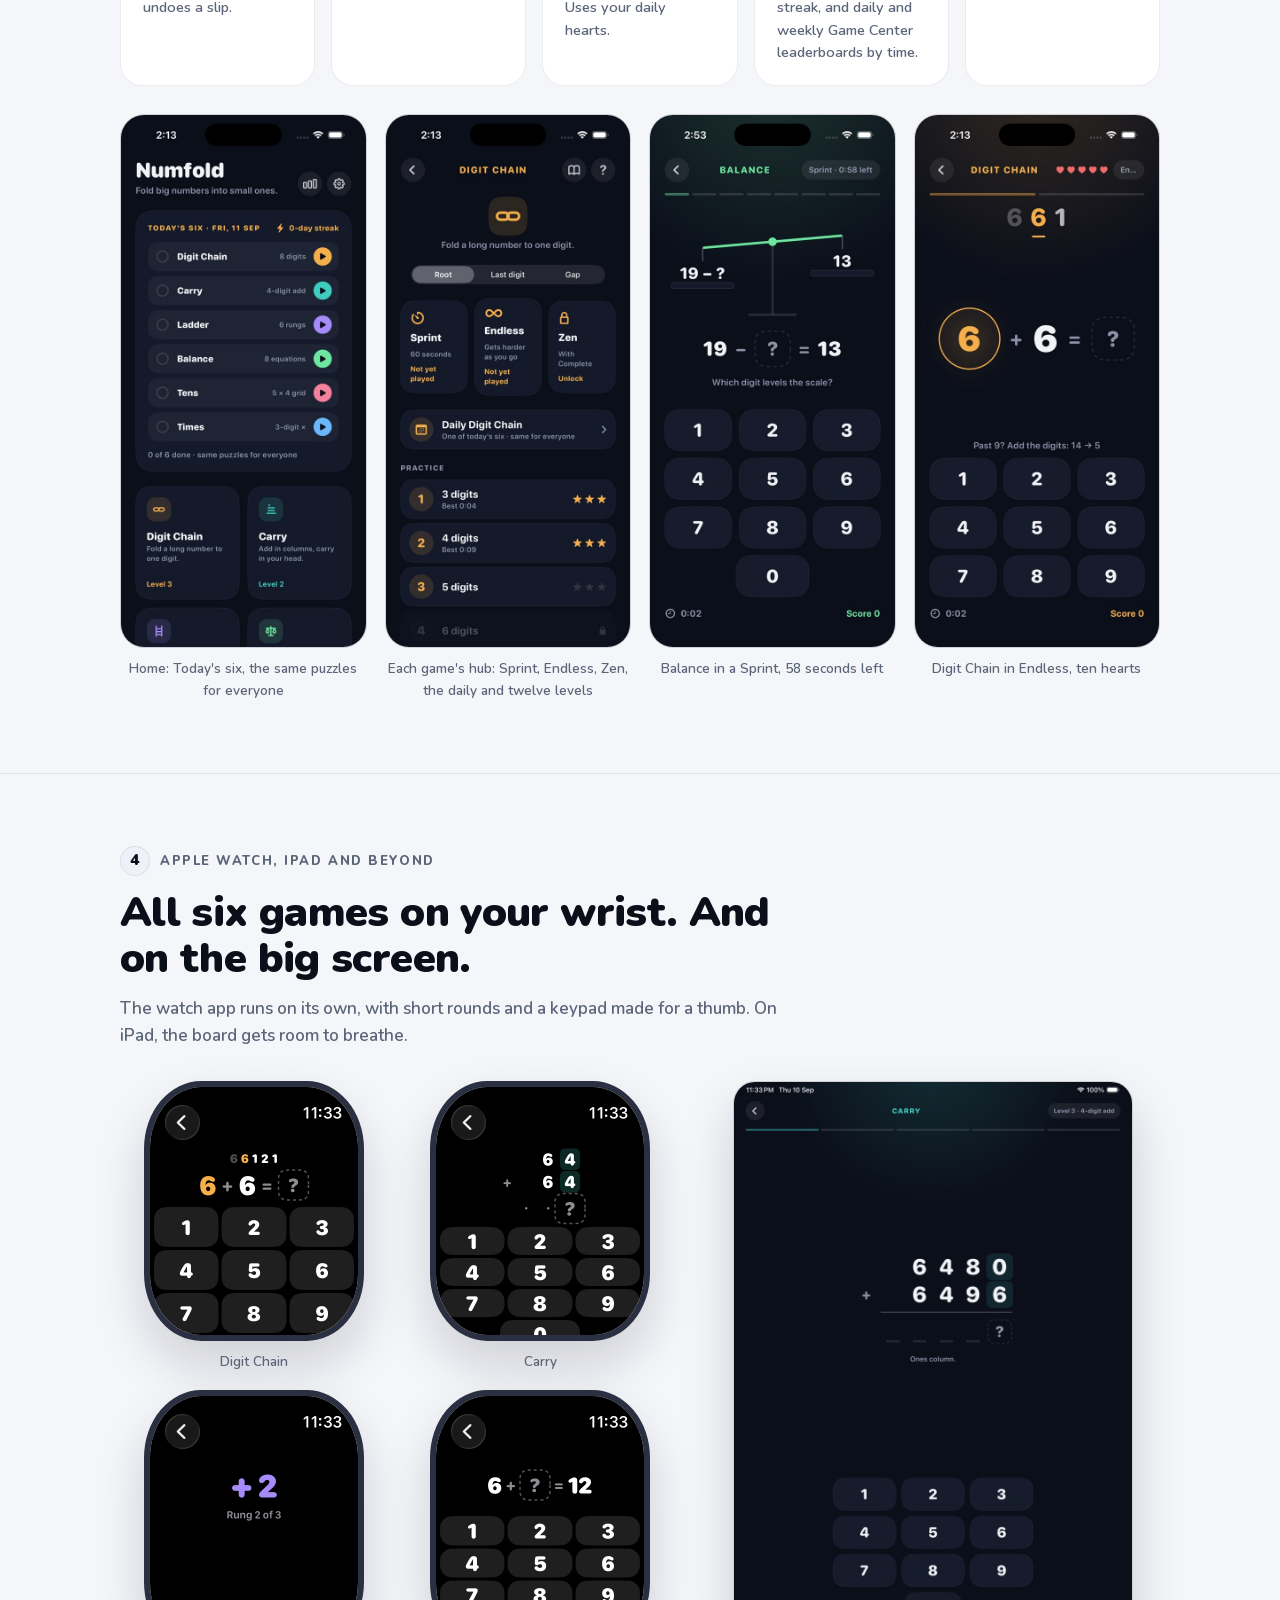
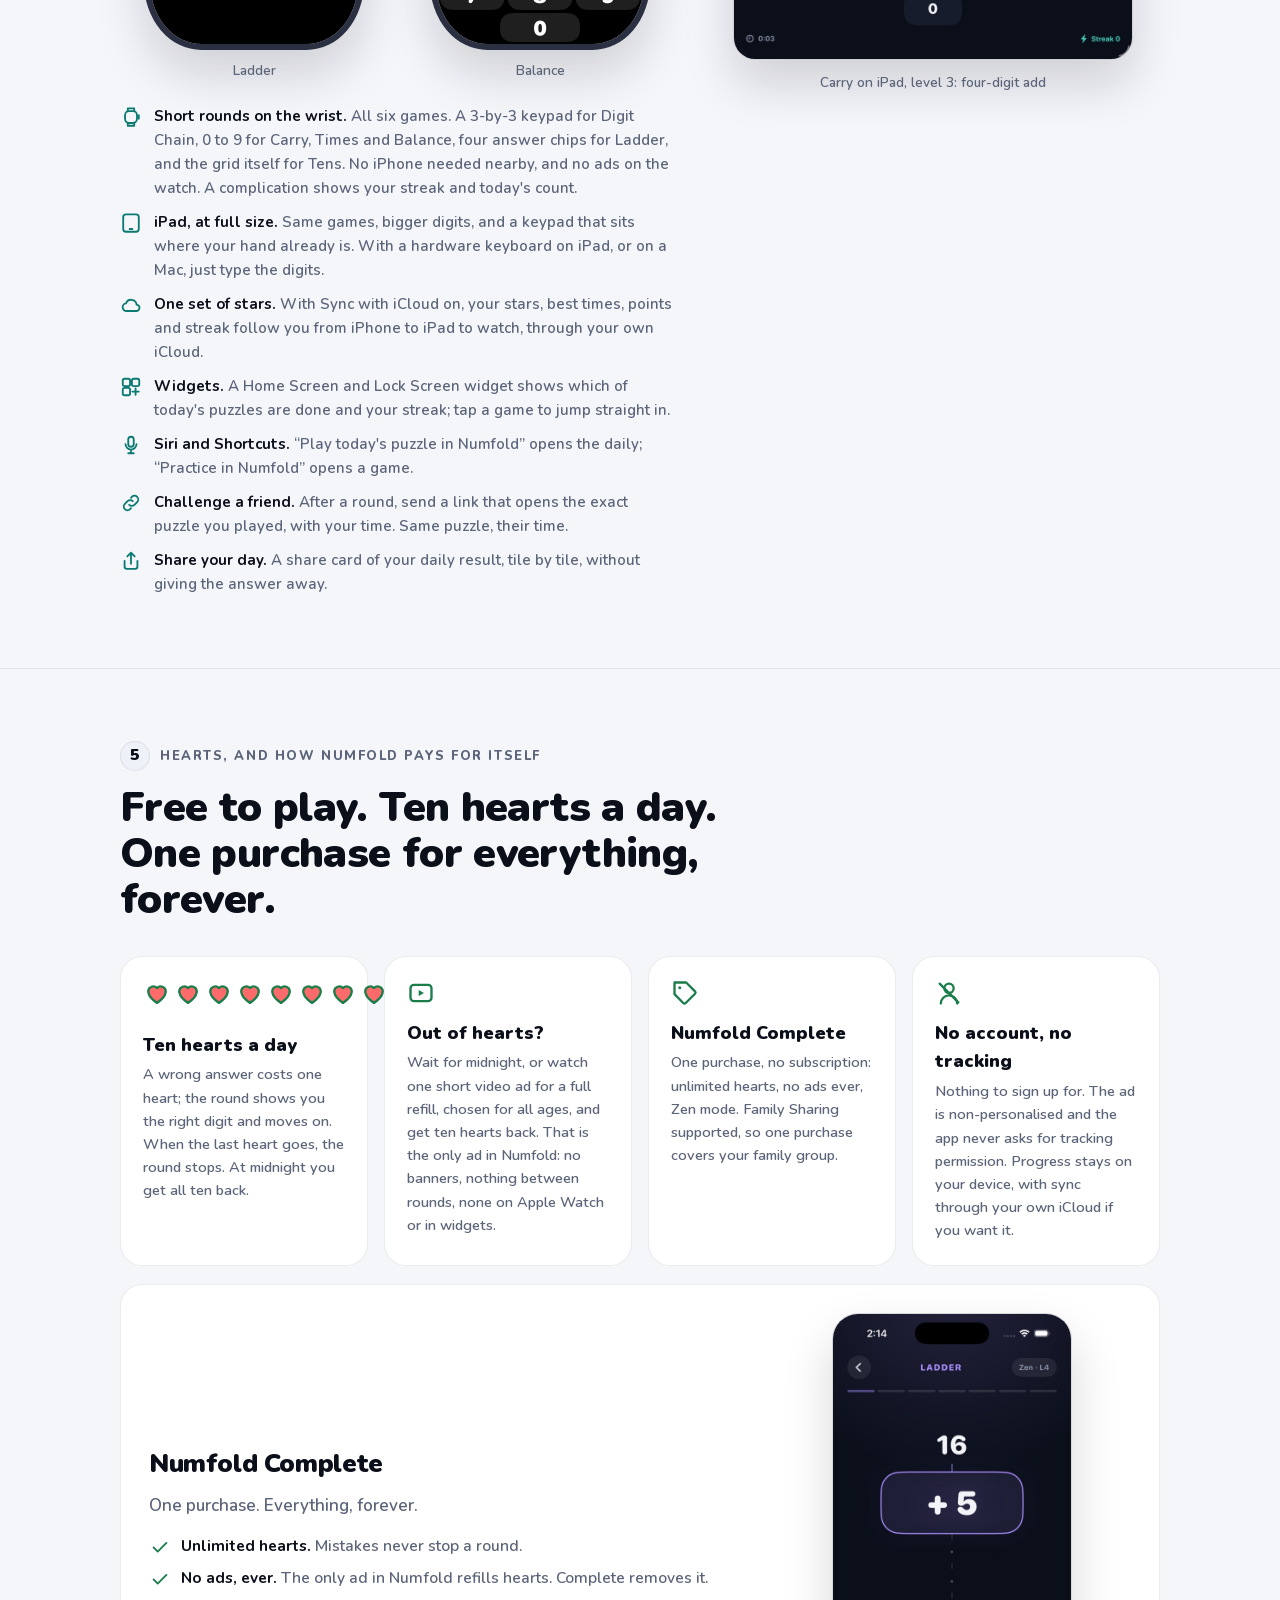
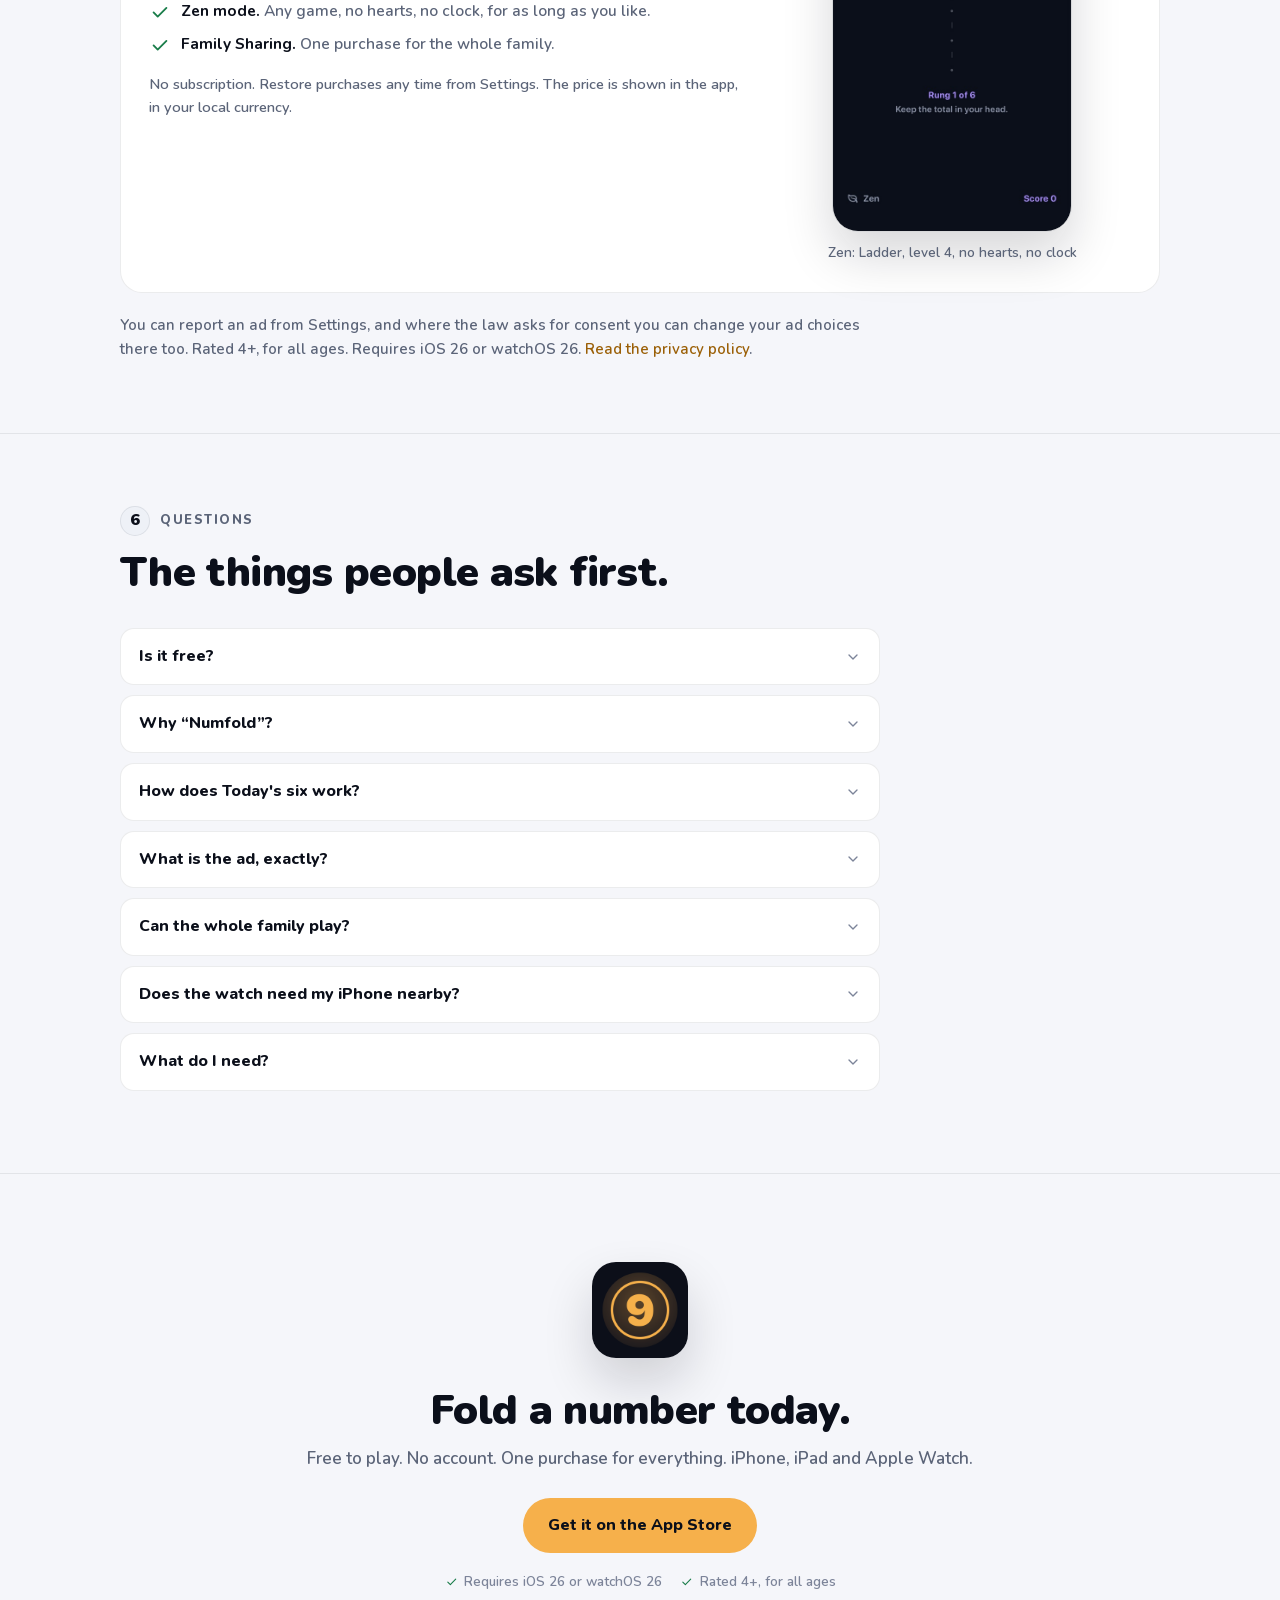
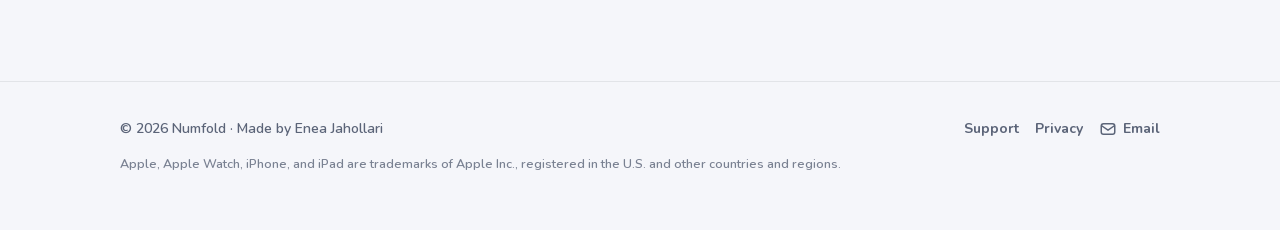
==== commit 4c0c8c47: "Site update 2026-09-30 15:57" ====
--- a/index.html
+++ b/index.html
@@ -319,7 +319,7 @@
     <h2>Free to play. Ten hearts a day. One purchase for everything, forever.</h2>
   </div>
   <div class="promise">
-    <div><span class="hearts" aria-label="Ten hearts"><svg class="icon"><use href="#i-heart"/></svg><svg class="icon"><use href="#i-heart"/></svg><svg class="icon"><use href="#i-heart"/></svg><svg class="icon"><use href="#i-heart"/></svg><svg class="icon"><use href="#i-heart"/></svg><svg class="icon"><use href="#i-heart"/></svg><svg class="icon"><use href="#i-heart"/></svg><svg class="icon"><use href="#i-heart"/></svg><svg class="icon"><use href="#i-heart"/></svg><svg class="icon"><use href="#i-heart"/></svg></span><b>Ten hearts a day</b><p>A wrong answer costs one heart; the round shows you the right digit and moves on. When the last heart goes, the round stops. At midnight you get five back.</p></div>
+    <div><span class="hearts" aria-label="Ten hearts"><svg class="icon"><use href="#i-heart"/></svg><svg class="icon"><use href="#i-heart"/></svg><svg class="icon"><use href="#i-heart"/></svg><svg class="icon"><use href="#i-heart"/></svg><svg class="icon"><use href="#i-heart"/></svg><svg class="icon"><use href="#i-heart"/></svg><svg class="icon"><use href="#i-heart"/></svg><svg class="icon"><use href="#i-heart"/></svg><svg class="icon"><use href="#i-heart"/></svg><svg class="icon"><use href="#i-heart"/></svg></span><b>Ten hearts a day</b><p>A wrong answer costs one heart; the round shows you the right digit and moves on. When the last heart goes, the round stops. At midnight you get all ten back.</p></div>
     <div><svg class="icon"><use href="#i-play"/></svg><b>Out of hearts?</b><p>Wait for midnight, or watch one short video ad for a full refill, chosen for all ages, and get ten hearts back. That is the only ad in Numfold: no banners, nothing between rounds, none on Apple Watch or in widgets.</p></div>
     <div><svg class="icon"><use href="#i-tag"/></svg><b>Numfold Complete</b><p>One purchase, no subscription: unlimited hearts, no ads ever, Zen mode. Family Sharing supported, so one purchase covers your family group.</p></div>
     <div><svg class="icon"><use href="#i-nouser"/></svg><b>No account, no tracking</b><p>Nothing to sign up for. The ad is non-personalised and the app never asks for tracking permission. Progress stays on your device, with sync through your own iCloud if you want it.</p></div>
@@ -374,8 +374,9 @@
   <nav>
     <a href="support/">Support</a>
     <a href="privacy/">Privacy</a>
-    <a href="mailto:support@glanceslots.com"><svg class="icon"><use href="#i-mail"/></svg>Email</a>
+    <a href="mailto:glanceslots@gmail.com"><svg class="icon"><use href="#i-mail"/></svg>Email</a>
   </nav>
+  <p class="legal">Apple, Apple Watch, iPhone, and iPad are trademarks of Apple Inc., registered in the U.S. and other countries and regions.</p>
 </div></footer>
 </body>
 </html>
--- a/assets/site.css
+++ b/assets/site.css
@@ -234,6 +234,7 @@
 footer nav a { color: var(--muted); display: inline-flex; align-items: center; gap: 6px; font-weight: 700; }
 footer nav a:hover { color: var(--text); text-decoration: none; }
 footer .icon { width: 18px; height: 18px; }
+footer .legal { flex-basis: 100%; margin: 0; color: var(--muted); font-size: 12.5px; opacity: .8; }
 
 /* documents: support and privacy */
 article.doc { max-width: 720px; padding: 56px 20px 88px; margin: 0 auto; }
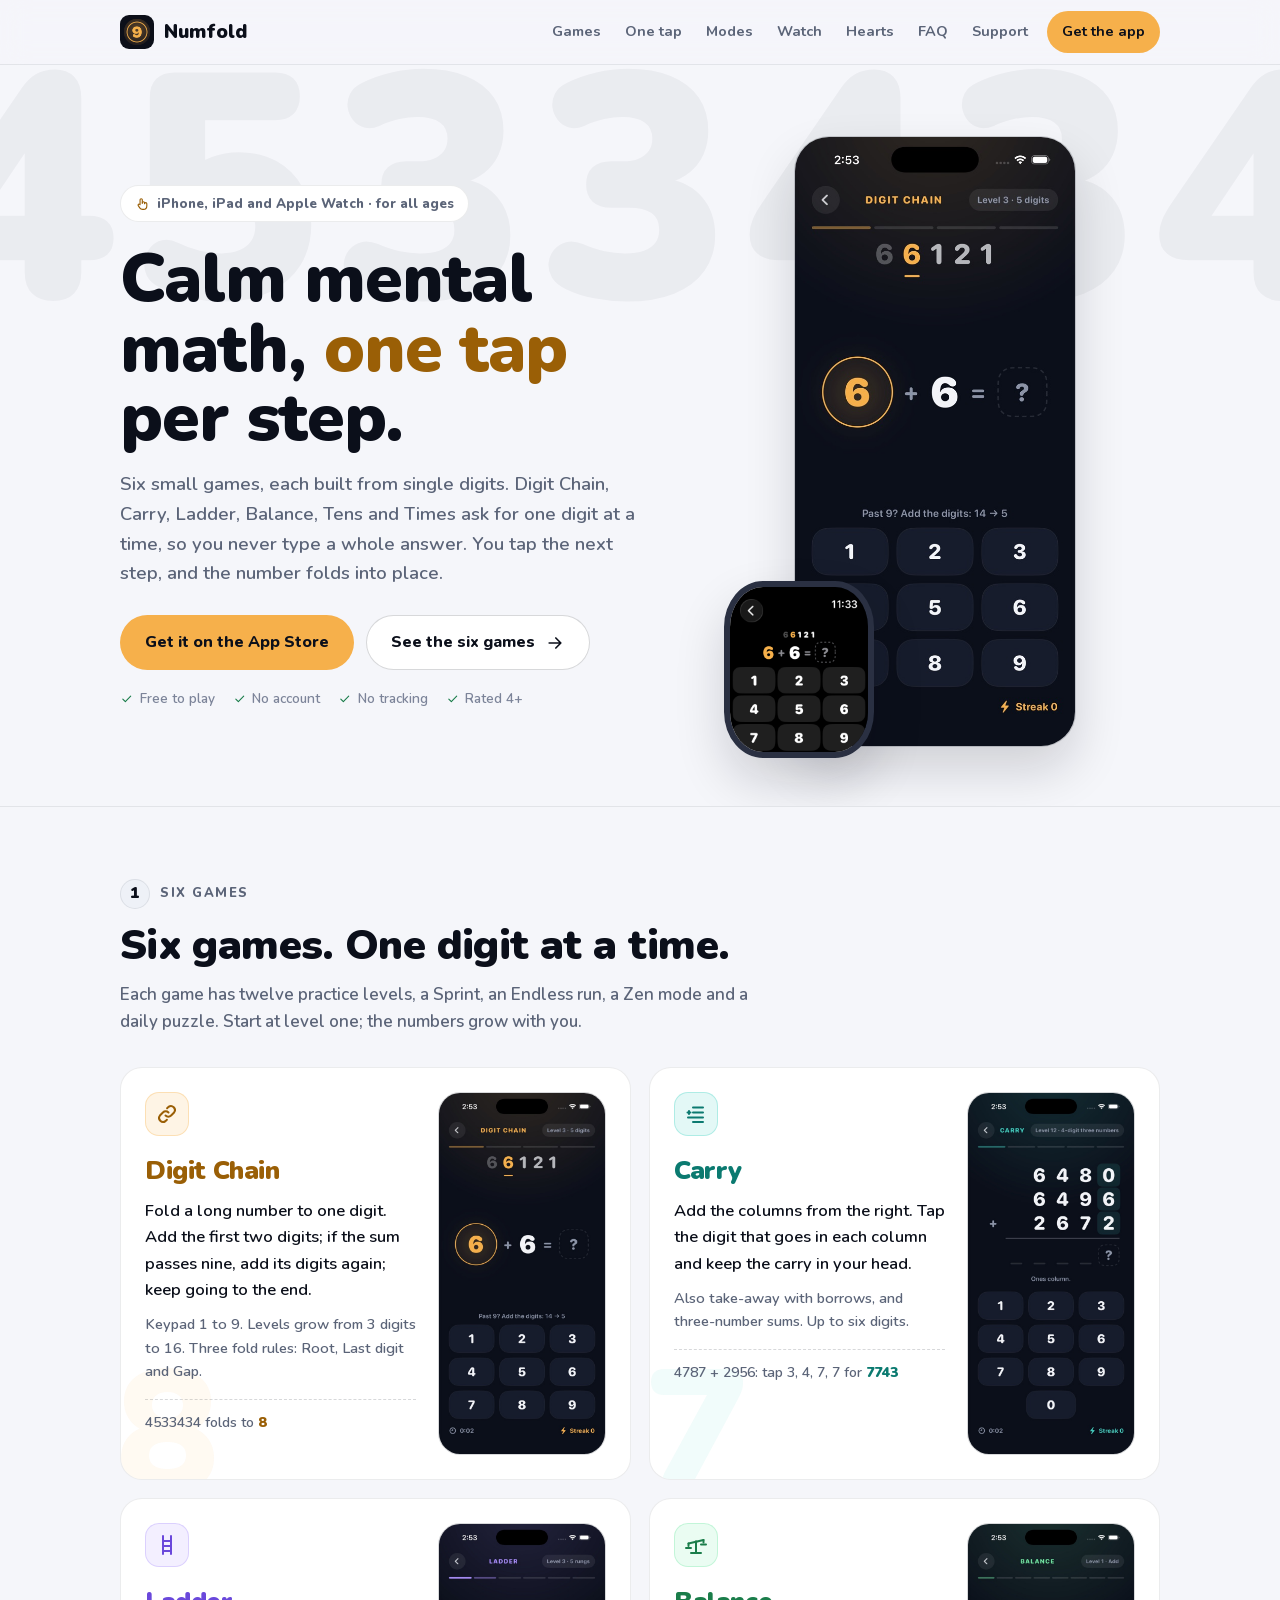
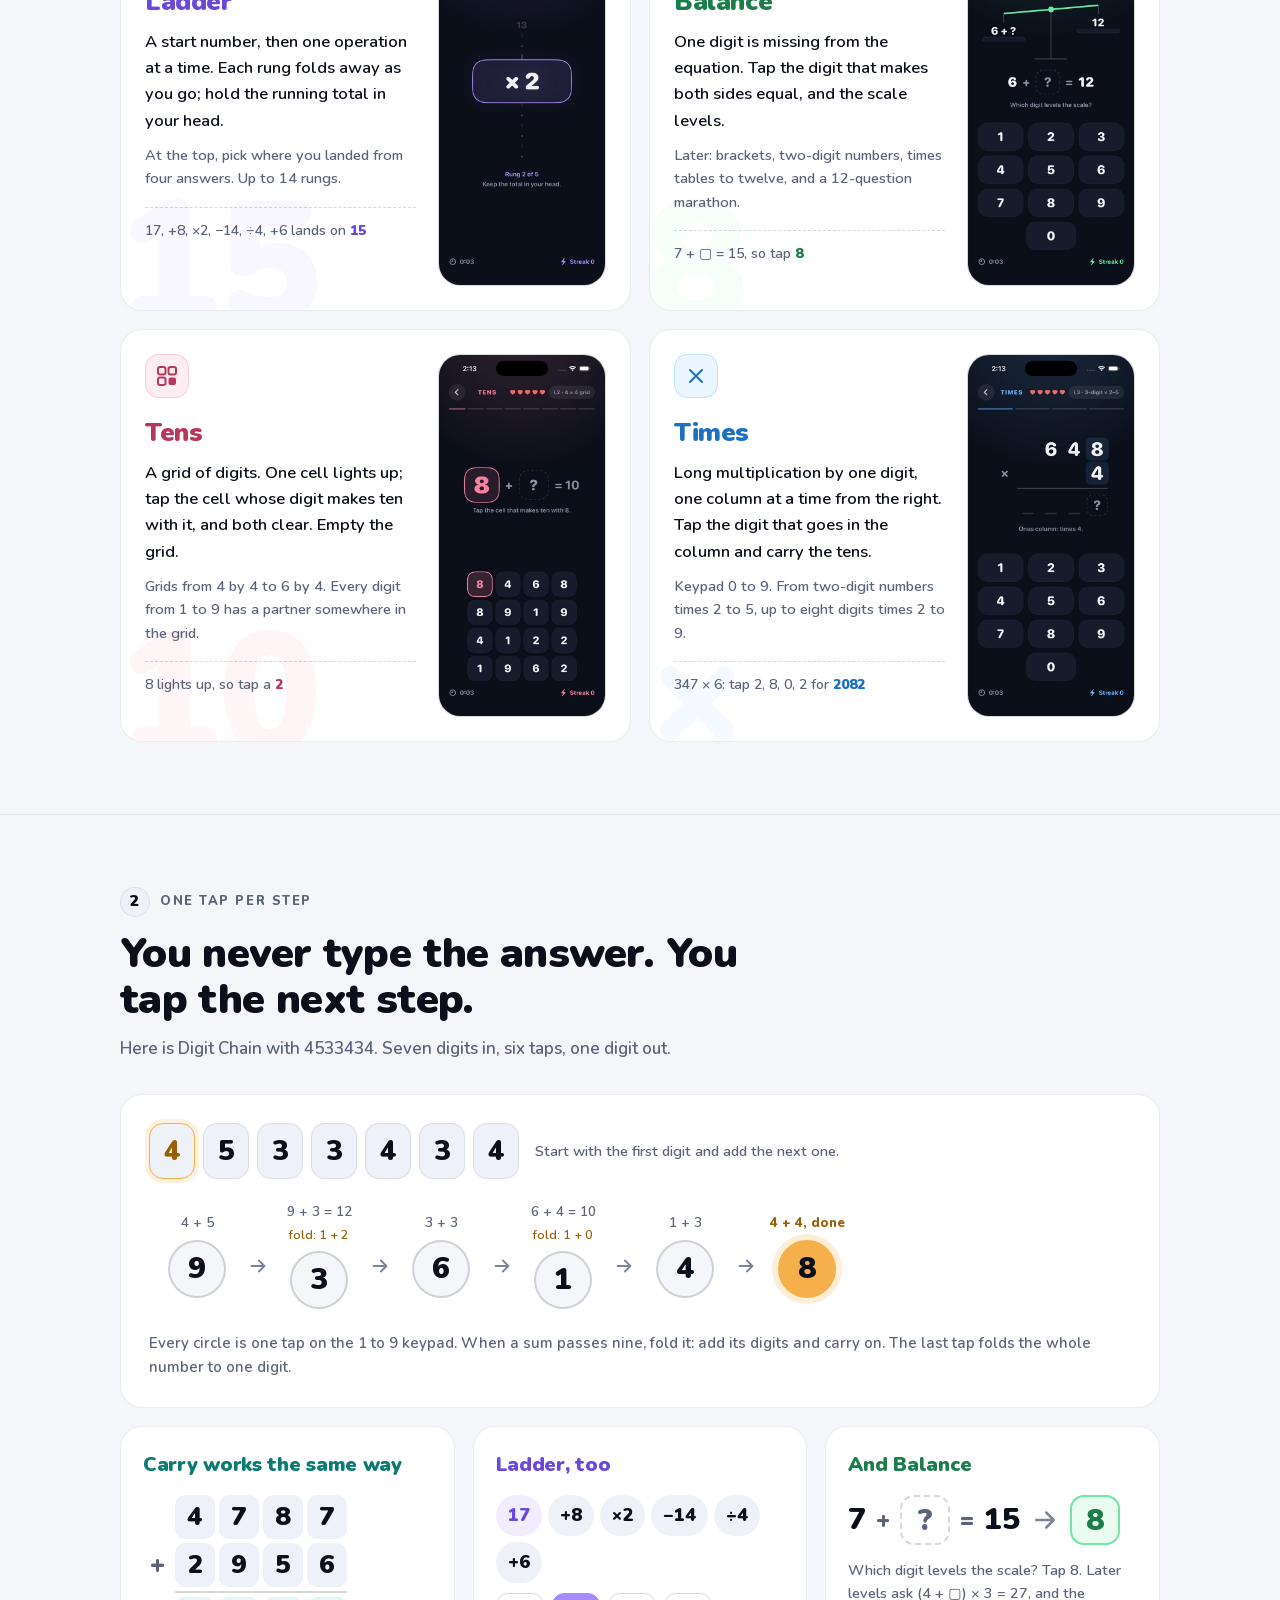
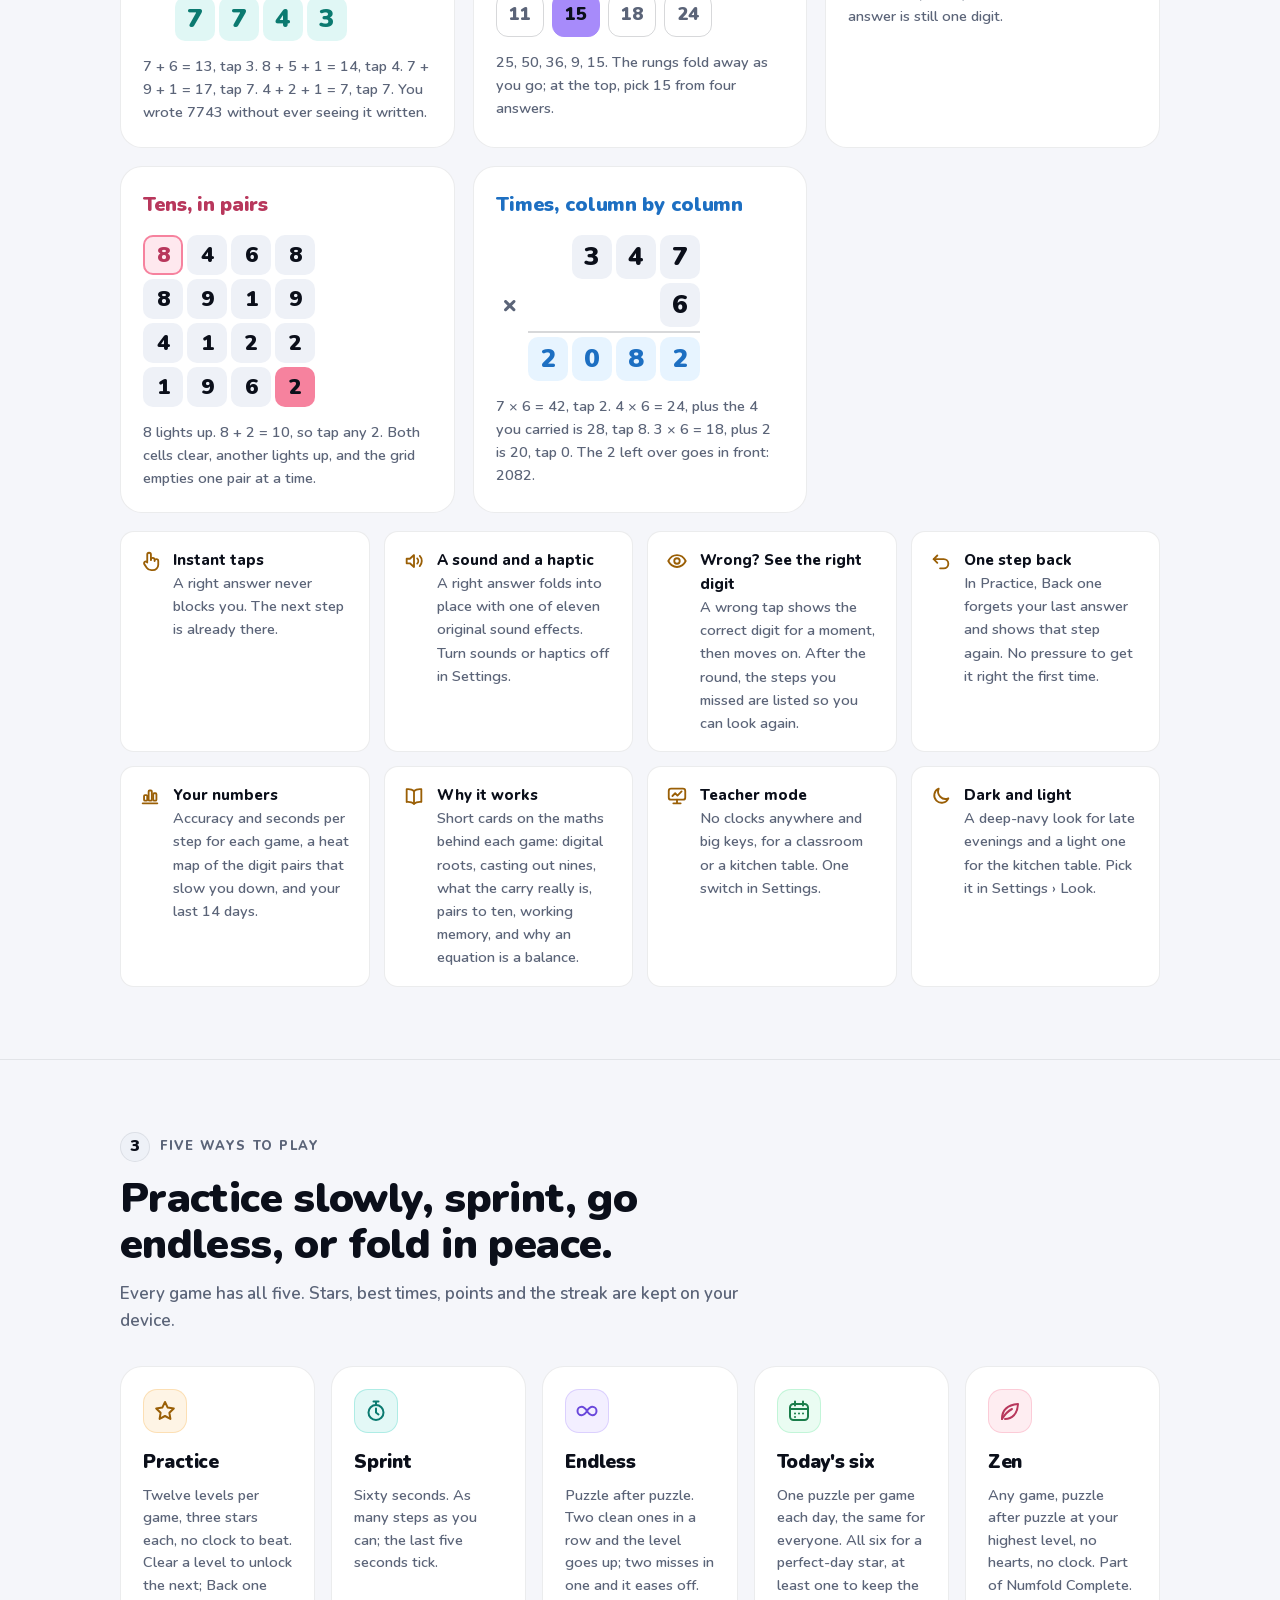
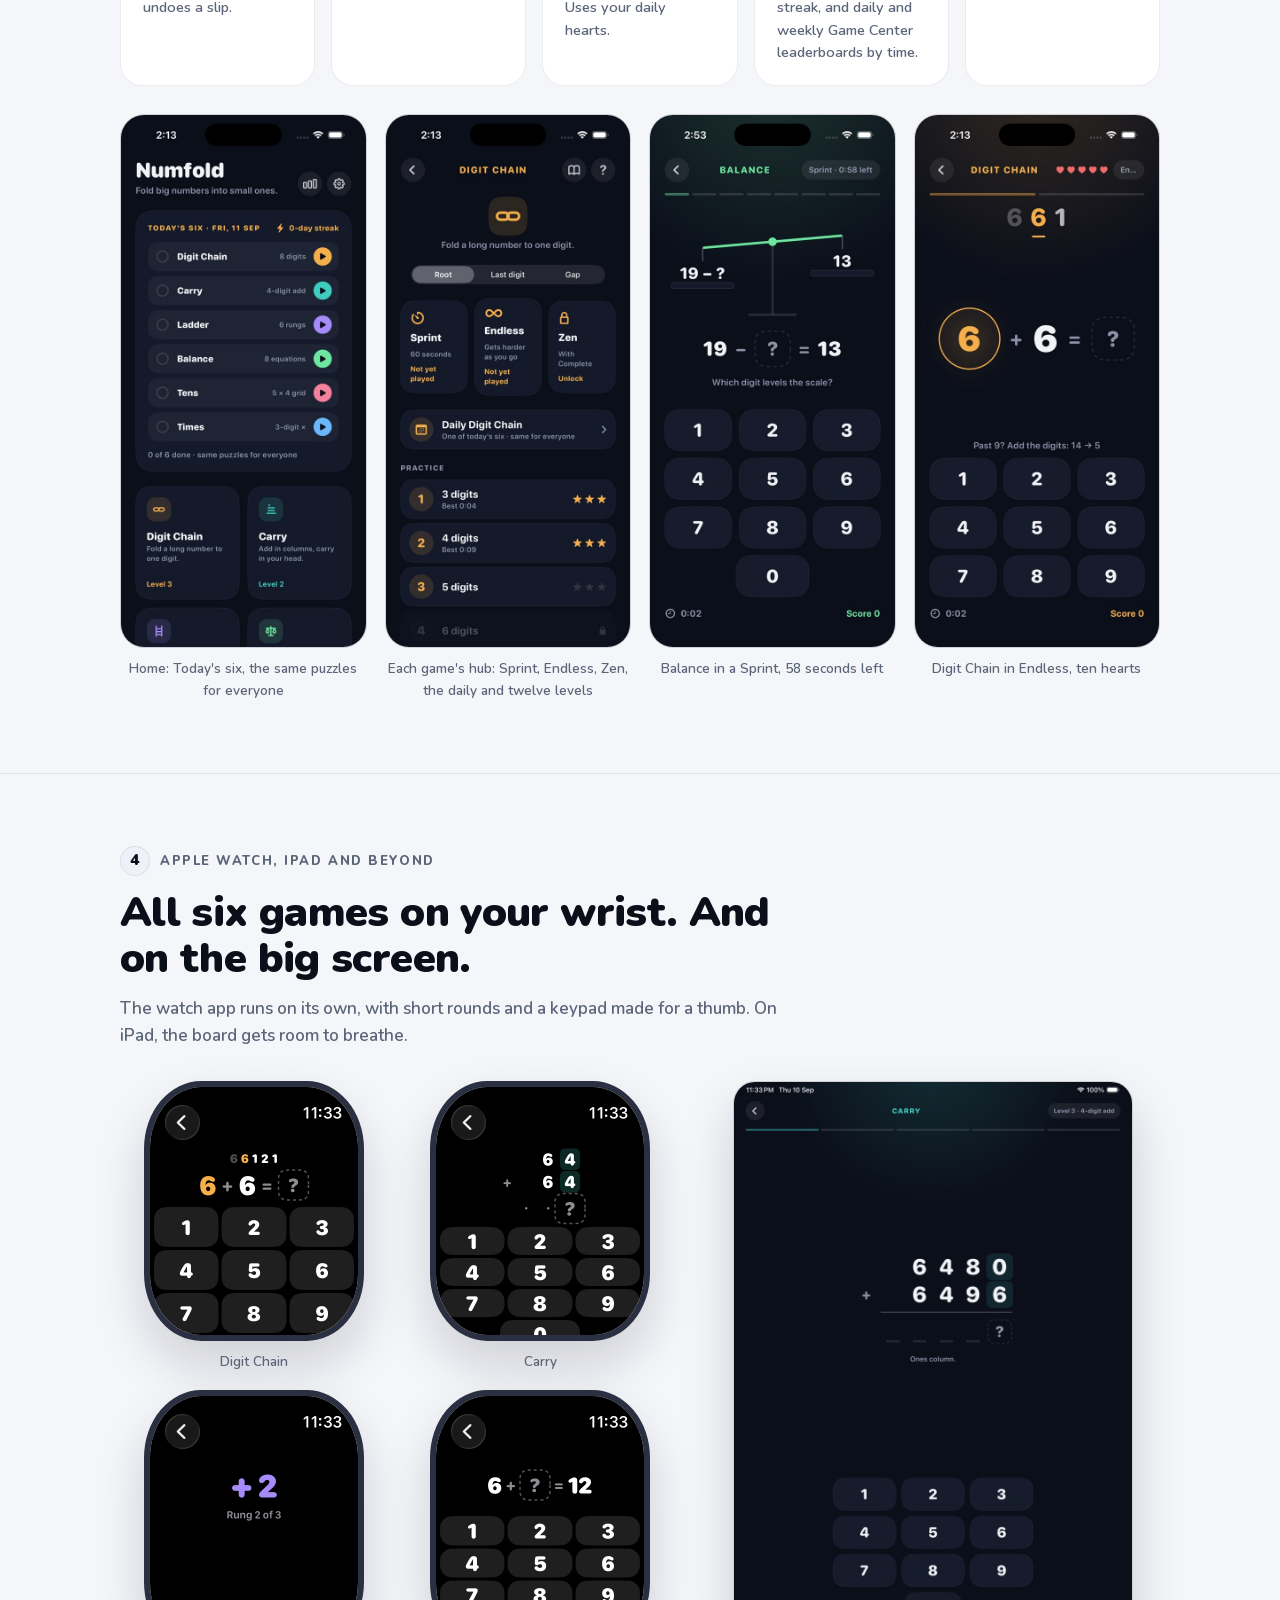
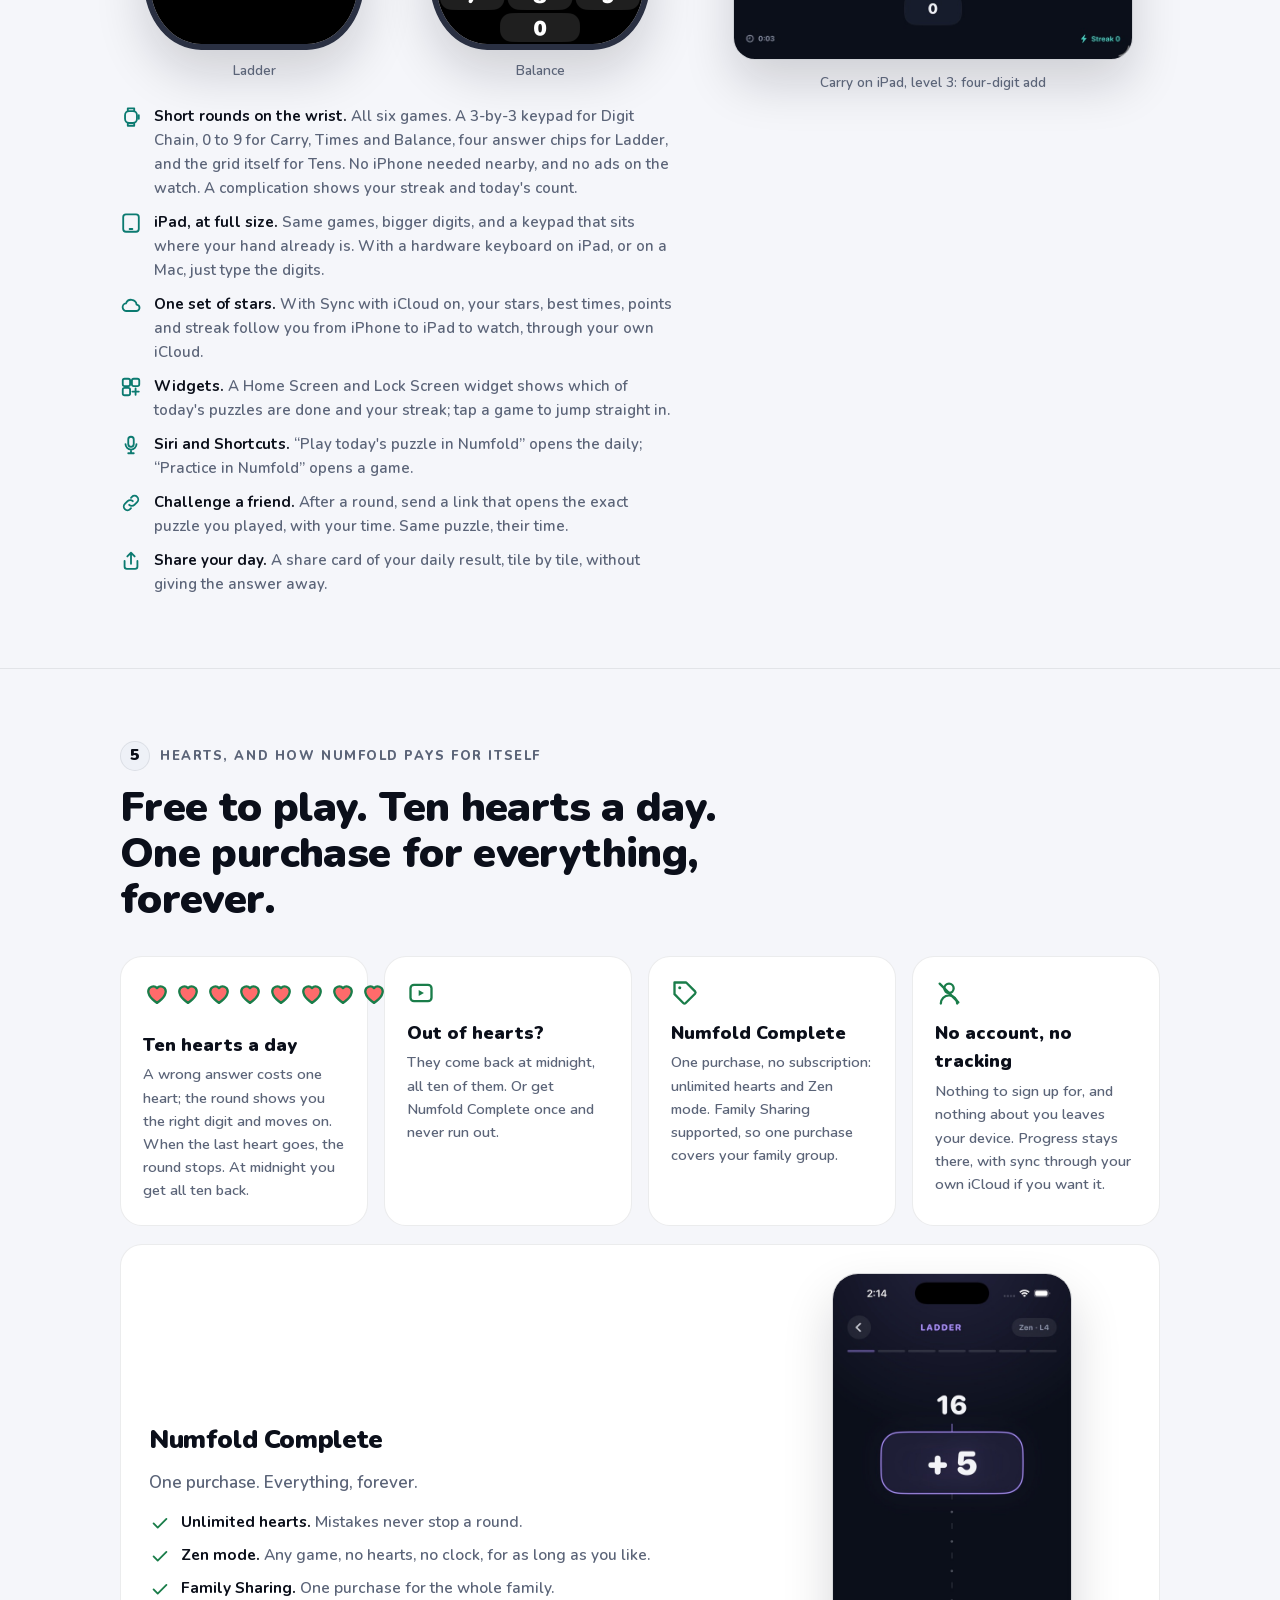
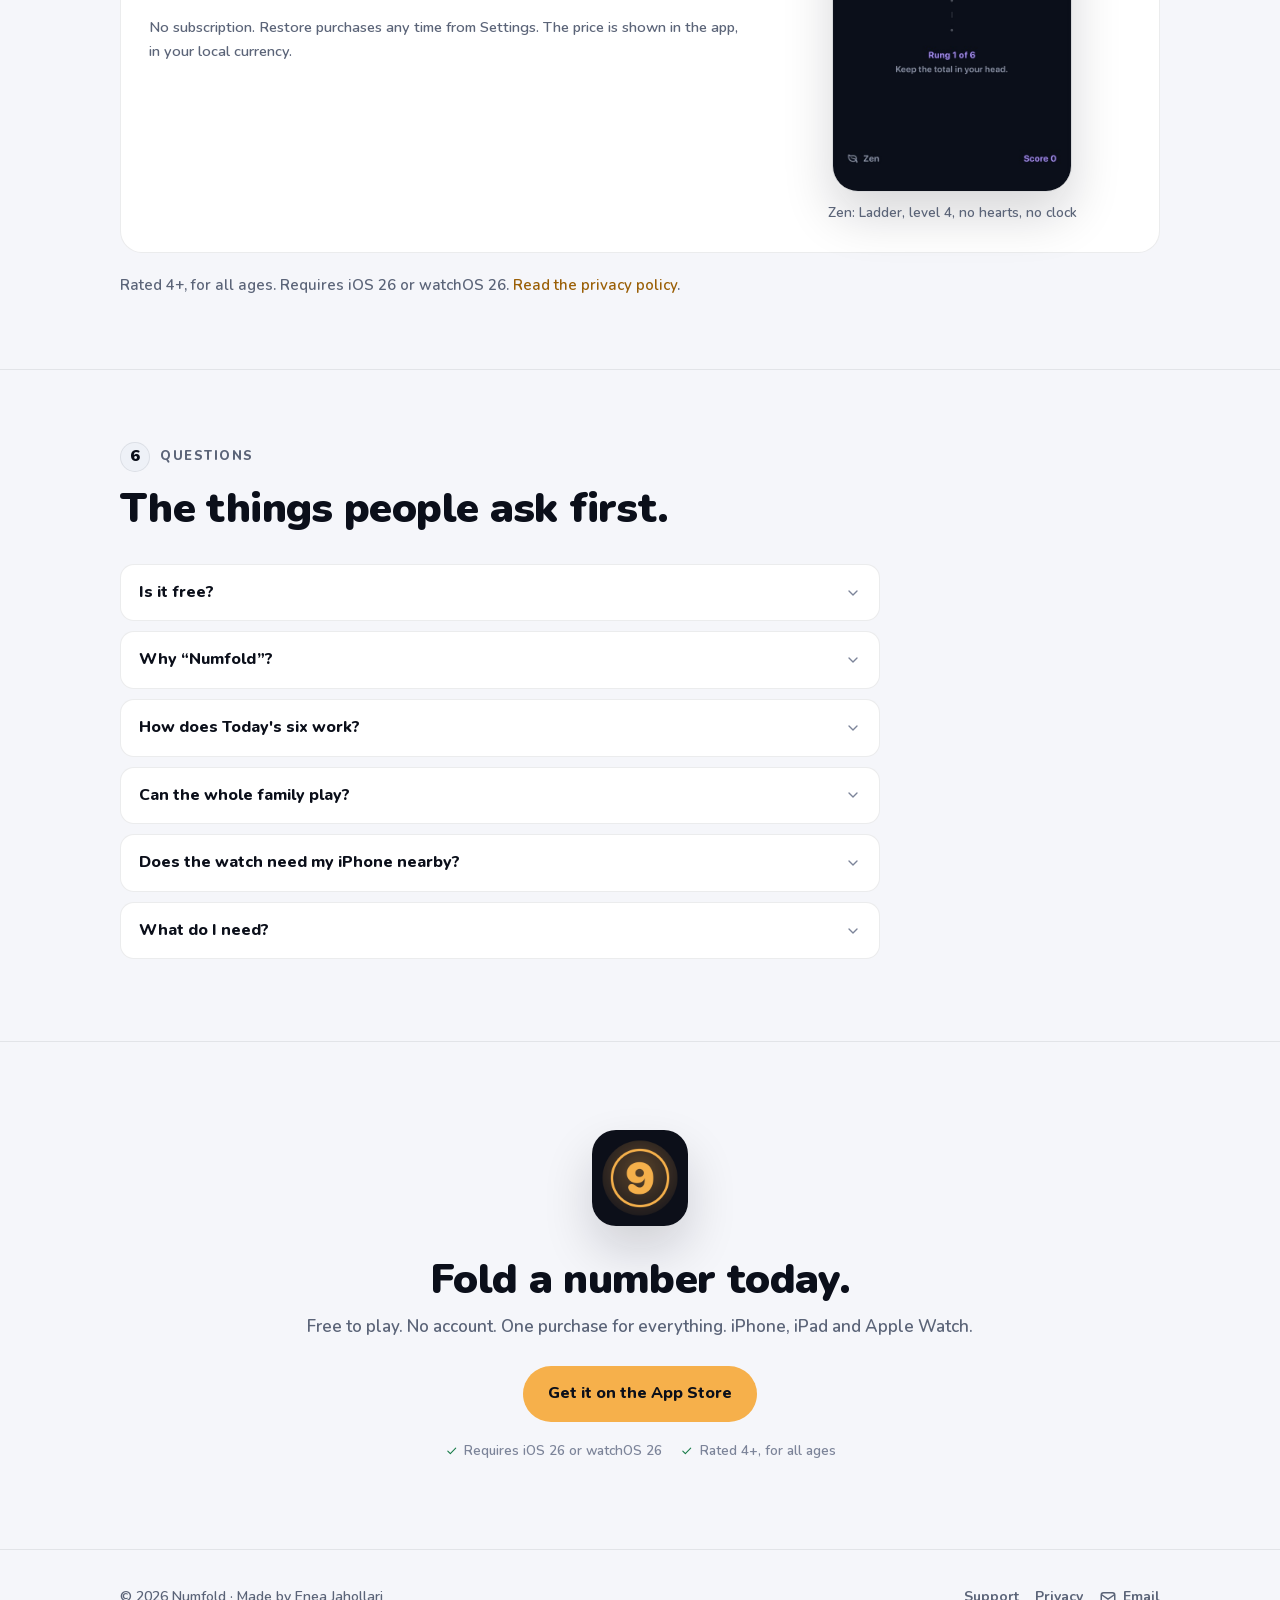
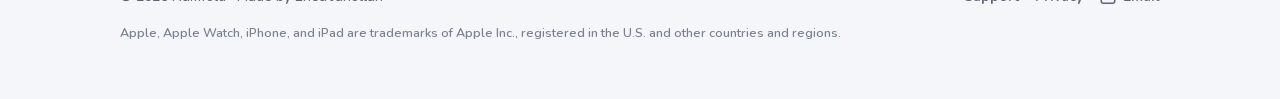
==== commit 57f7155f: "Site update 2026-10-05 10:13" ====
--- a/index.html
+++ b/index.html
@@ -5,13 +5,15 @@
 <meta name="viewport" content="width=device-width, initial-scale=1">
 <meta name="color-scheme" content="dark light">
 <title>Numfold — calm mental math, one tap per step. Six games for iPhone, iPad and Apple Watch</title>
-<meta name="description" content="Six mental-math games built from single digits: Digit Chain, Carry, Ladder, Balance, Tens and Times. Practice, Sprint, Endless, Zen and Today's six. Free to play, no account; one purchase for unlimited hearts and no ads.">
+<meta name="description" content="Six mental-math games built from single digits: Digit Chain, Carry, Ladder, Balance, Tens and Times. Practice, Sprint, Endless, Zen and Today's six. Free to play, no account; one purchase for unlimited hearts and Zen mode.">
 <meta name="theme-color" media="(prefers-color-scheme: dark)" content="#0B0F1A">
 <meta name="theme-color" media="(prefers-color-scheme: light)" content="#F5F6FA">
 <meta property="og:title" content="Numfold">
 <meta property="og:description" content="Calm mental math, one tap per step. Six games for iPhone, iPad and Apple Watch. Free to play, no account, one purchase for everything.">
 <meta property="og:type" content="website">
-<!-- og:image and og:url: add absolute URLs once the site has its final address -->
+<meta property="og:url" content="https://numfold.app/">
+<meta property="og:image" content="https://numfold.app/assets/icon.png">
+<link rel="canonical" href="https://numfold.app/">
 <link rel="icon" href="assets/icon.png">
 <link rel="apple-touch-icon" href="assets/apple-touch-icon.png">
 <link rel="preload" href="assets/fonts/nunito-latin-wght.woff2" as="font" type="font/woff2" crossorigin>
@@ -87,7 +89,7 @@
       <ul class="fine">
         <li><svg class="icon"><use href="#i-check"/></svg> Free to play</li>
         <li><svg class="icon"><use href="#i-check"/></svg> No account</li>
-        <li><svg class="icon"><use href="#i-check"/></svg> One ad, only when you ask for it</li>
+        <li><svg class="icon"><use href="#i-check"/></svg> No tracking</li>
         <li><svg class="icon"><use href="#i-check"/></svg> Rated 4+</li>
       </ul>
     </div>
@@ -320,9 +322,9 @@
   </div>
   <div class="promise">
     <div><span class="hearts" aria-label="Ten hearts"><svg class="icon"><use href="#i-heart"/></svg><svg class="icon"><use href="#i-heart"/></svg><svg class="icon"><use href="#i-heart"/></svg><svg class="icon"><use href="#i-heart"/></svg><svg class="icon"><use href="#i-heart"/></svg><svg class="icon"><use href="#i-heart"/></svg><svg class="icon"><use href="#i-heart"/></svg><svg class="icon"><use href="#i-heart"/></svg><svg class="icon"><use href="#i-heart"/></svg><svg class="icon"><use href="#i-heart"/></svg></span><b>Ten hearts a day</b><p>A wrong answer costs one heart; the round shows you the right digit and moves on. When the last heart goes, the round stops. At midnight you get all ten back.</p></div>
-    <div><svg class="icon"><use href="#i-play"/></svg><b>Out of hearts?</b><p>Wait for midnight, or watch one short video ad for a full refill, chosen for all ages, and get ten hearts back. That is the only ad in Numfold: no banners, nothing between rounds, none on Apple Watch or in widgets.</p></div>
-    <div><svg class="icon"><use href="#i-tag"/></svg><b>Numfold Complete</b><p>One purchase, no subscription: unlimited hearts, no ads ever, Zen mode. Family Sharing supported, so one purchase covers your family group.</p></div>
-    <div><svg class="icon"><use href="#i-nouser"/></svg><b>No account, no tracking</b><p>Nothing to sign up for. The ad is non-personalised and the app never asks for tracking permission. Progress stays on your device, with sync through your own iCloud if you want it.</p></div>
+    <div><svg class="icon"><use href="#i-play"/></svg><b>Out of hearts?</b><p>They come back at midnight, all ten of them. Or get Numfold Complete once and never run out.</p></div>
+    <div><svg class="icon"><use href="#i-tag"/></svg><b>Numfold Complete</b><p>One purchase, no subscription: unlimited hearts and Zen mode. Family Sharing supported, so one purchase covers your family group.</p></div>
+    <div><svg class="icon"><use href="#i-nouser"/></svg><b>No account, no tracking</b><p>Nothing to sign up for, and nothing about you leaves your device. Progress stays there, with sync through your own iCloud if you want it.</p></div>
   </div>
   <div class="panel deal">
     <div>
@@ -330,7 +332,6 @@
       <p class="sub">One purchase. Everything, forever.</p>
       <ul>
         <li><svg class="icon"><use href="#i-check"/></svg><span><b>Unlimited hearts.</b> Mistakes never stop a round.</span></li>
-        <li><svg class="icon"><use href="#i-check"/></svg><span><b>No ads, ever.</b> The only ad in Numfold refills hearts. Complete removes it.</span></li>
         <li><svg class="icon"><use href="#i-check"/></svg><span><b>Zen mode.</b> Any game, no hearts, no clock, for as long as you like.</span></li>
         <li><svg class="icon"><use href="#i-check"/></svg><span><b>Family Sharing.</b> One purchase for the whole family.</span></li>
       </ul>
@@ -338,7 +339,7 @@
     </div>
     <figure><img src="assets/iphone-12-zen.jpg" width="552" height="1200" loading="lazy" alt="Ladder in Zen mode on iPhone: the start number 16 above a large +5 rung, Rung 1 of 6, no hearts and no clock in the header"><figcaption>Zen: Ladder, level 4, no hearts, no clock</figcaption></figure>
   </div>
-  <p class="promise-note">You can report an ad from Settings, and where the law asks for consent you can change your ad choices there too. Rated 4+, for all ages. Requires iOS 26 or watchOS 26. <a href="privacy/">Read the privacy policy</a>.</p>
+  <p class="promise-note">Rated 4+, for all ages. Requires iOS 26 or watchOS 26. <a href="privacy/">Read the privacy policy</a>.</p>
 </div></section>
 
 <section id="faq"><div class="wrap">
@@ -347,12 +348,11 @@
     <h2>The things people ask first.</h2>
   </div>
   <div class="faq">
-    <details><summary>Is it free? <svg class="icon"><use href="#i-chevron"/></svg></summary><p>Free to download and free to play: every game, every level and every mode, with ten hearts a day and no account. When the hearts run out you can wait for midnight, watch one short ad, or buy Numfold Complete once for unlimited hearts, no ads and Zen mode. There is no subscription.</p></details>
+    <details><summary>Is it free? <svg class="icon"><use href="#i-chevron"/></svg></summary><p>Free to download and free to play: every game, every level and every mode, with ten hearts a day and no account. When the hearts run out you can wait for midnight, or buy Numfold Complete once for unlimited hearts and Zen mode. There is no subscription.</p></details>
     <details><summary>Why “Numfold”? <svg class="icon"><use href="#i-chevron"/></svg></summary><p>Because every game folds a number down. A long number folds to one digit, columns fold into a sum or a product, a ladder of operations folds into where you landed, a scale folds level, and a grid folds away in pairs of ten. Num, fold.</p></details>
     <details><summary>How does Today's six work? <svg class="icon"><use href="#i-chevron"/></svg></summary><p>Each day the app builds one puzzle per game from the date, so everyone gets the same six. Finish all six for a perfect-day star. Play at least one and your daily streak grows; skip a whole day and it starts again from one. With Game Center, your times go on daily and weekly leaderboards for each game.</p></details>
-    <details><summary>What is the ad, exactly? <svg class="icon"><use href="#i-chevron"/></svg></summary><p>One short rewarded video, shown only when you are out of hearts and tap “Watch an ad”. It is non-personalised and chosen for all ages, and the app never asks for tracking permission. Where the law requires consent, a consent form appears first and you can change your choice later in Settings › Ad choices. If an ad is ever out of place, report it from Settings. Numfold Complete removes the ad altogether.</p></details>
     <details><summary>Can the whole family play? <svg class="icon"><use href="#i-chevron"/></svg></summary><p>Yes. Numfold is rated 4+ and made for all ages, with no accounts, no chat and no banners. Level one of every game uses small numbers, and the levels grow gently: a three-digit chain, a two-digit sum, three rungs, one missing digit, a 4 by 4 grid, a two-digit times table. Teacher mode turns off every clock, and Numfold Complete supports Family Sharing.</p></details>
-    <details><summary>Does the watch need my iPhone nearby? <svg class="icon"><use href="#i-chevron"/></svg></summary><p>No. The watch app runs on its own, with all six games and no ads. With Sync with iCloud on, rounds on the watch count toward the same stars and streak as on your iPhone.</p></details>
+    <details><summary>Does the watch need my iPhone nearby? <svg class="icon"><use href="#i-chevron"/></svg></summary><p>No. The watch app runs on its own, with all six games. With Sync with iCloud on, rounds on the watch count toward the same stars and streak as on your iPhone.</p></details>
     <details><summary>What do I need? <svg class="icon"><use href="#i-chevron"/></svg></summary><p>iOS 26 on iPhone or iPad. watchOS 26 on Apple Watch. More answers on the <a href="support/">support page</a>.</p></details>
   </div>
 </div></section>
